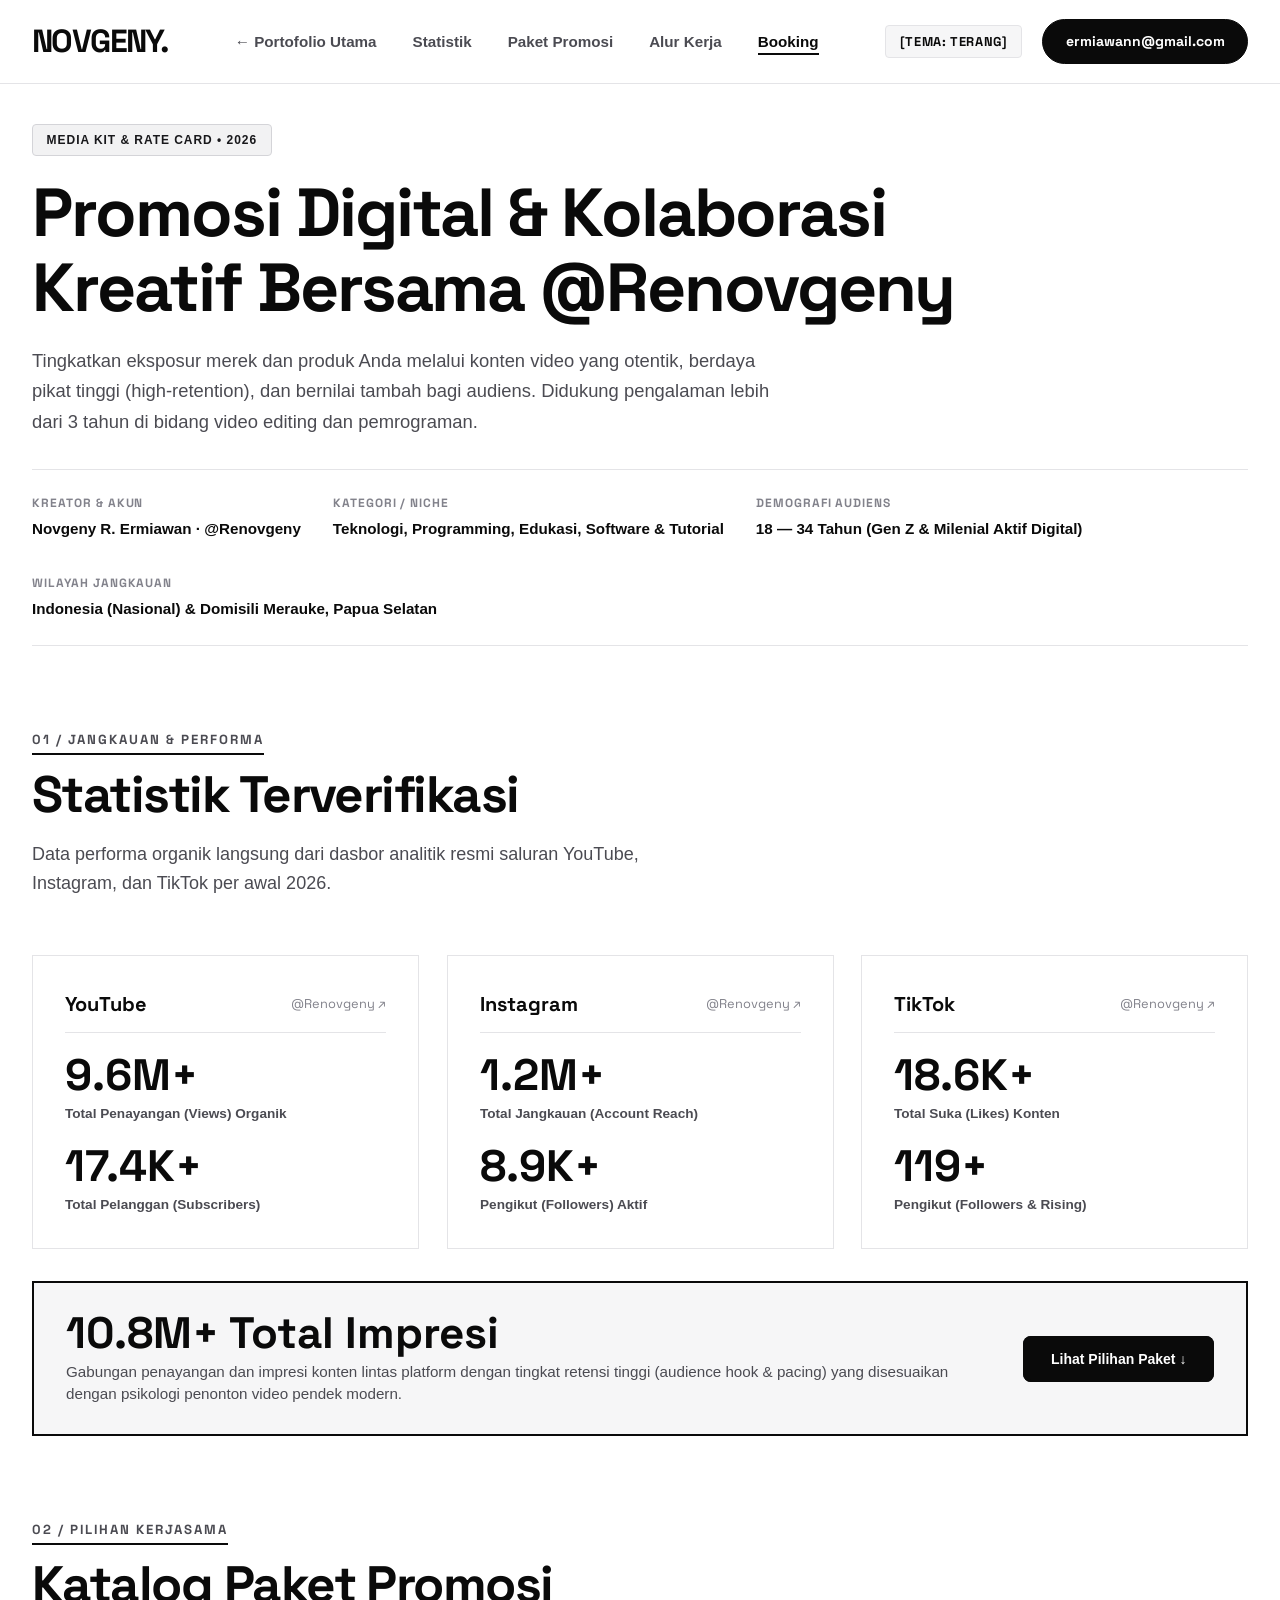
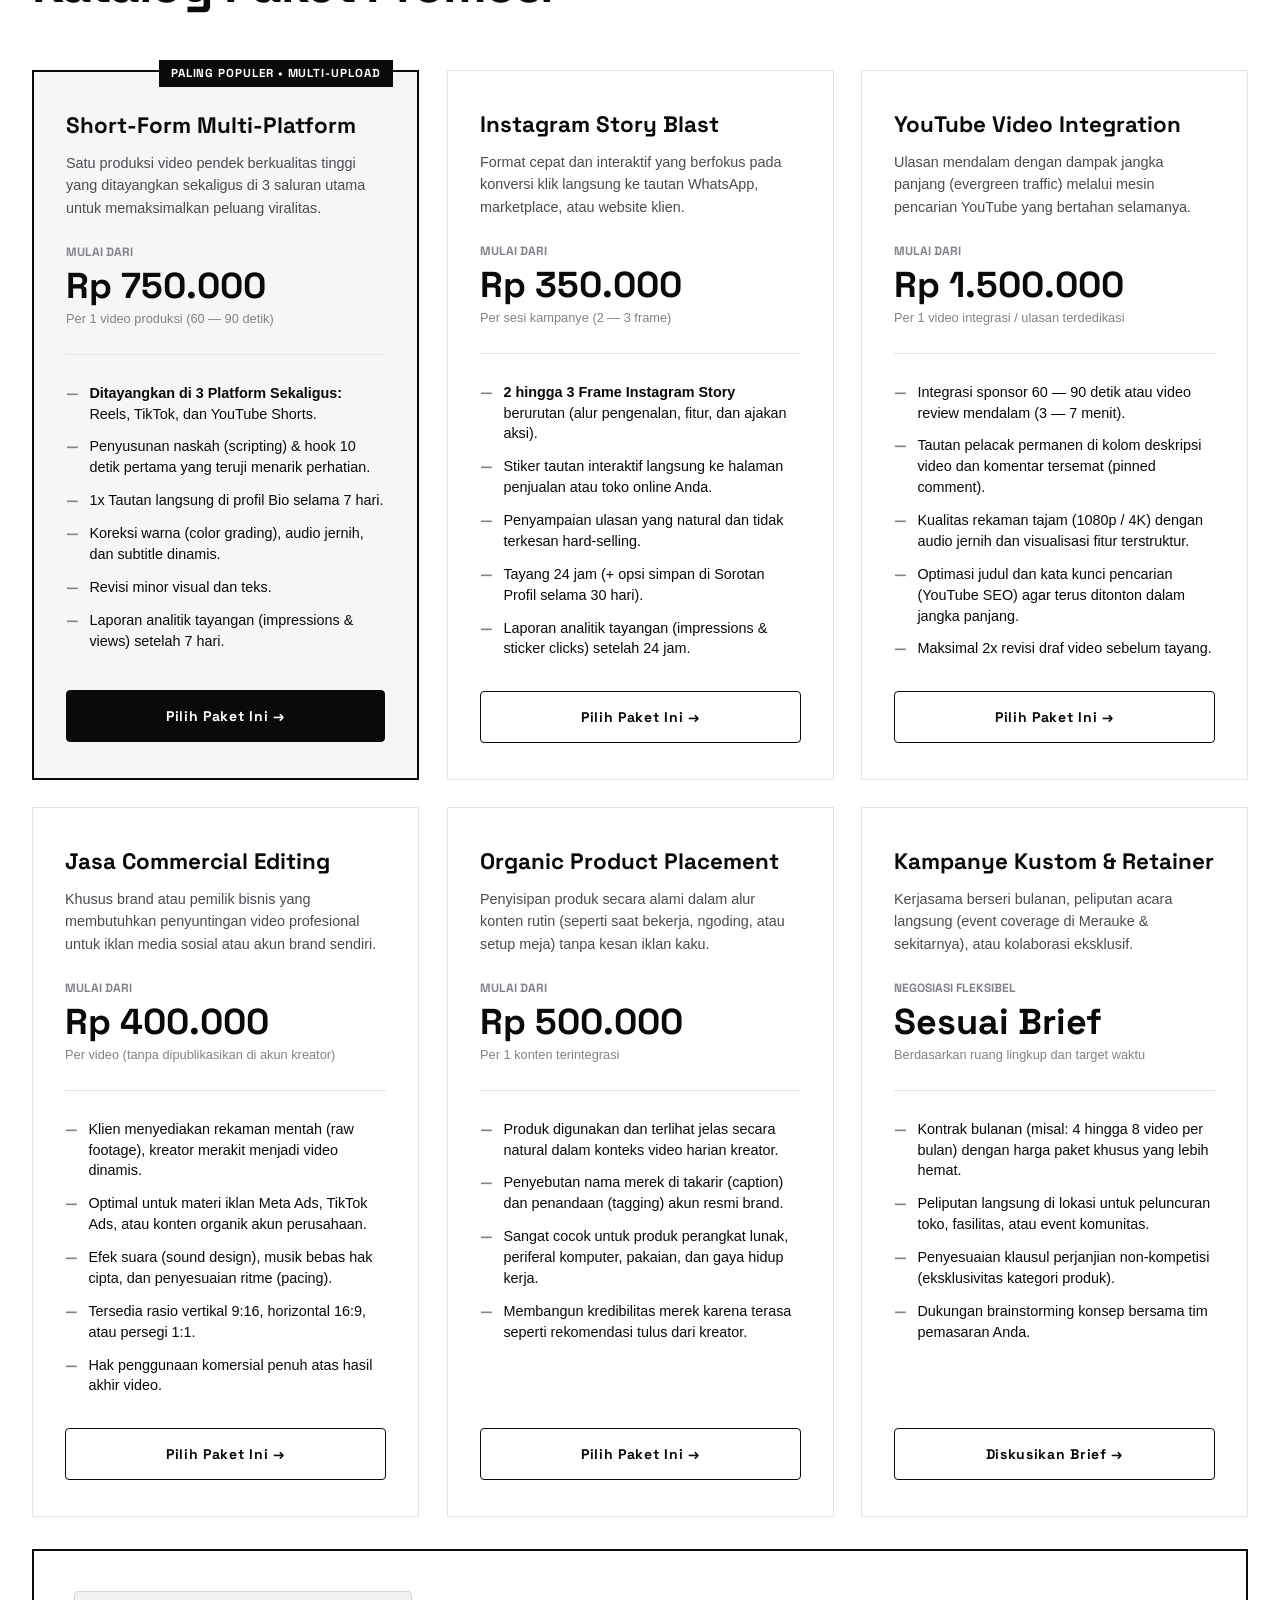
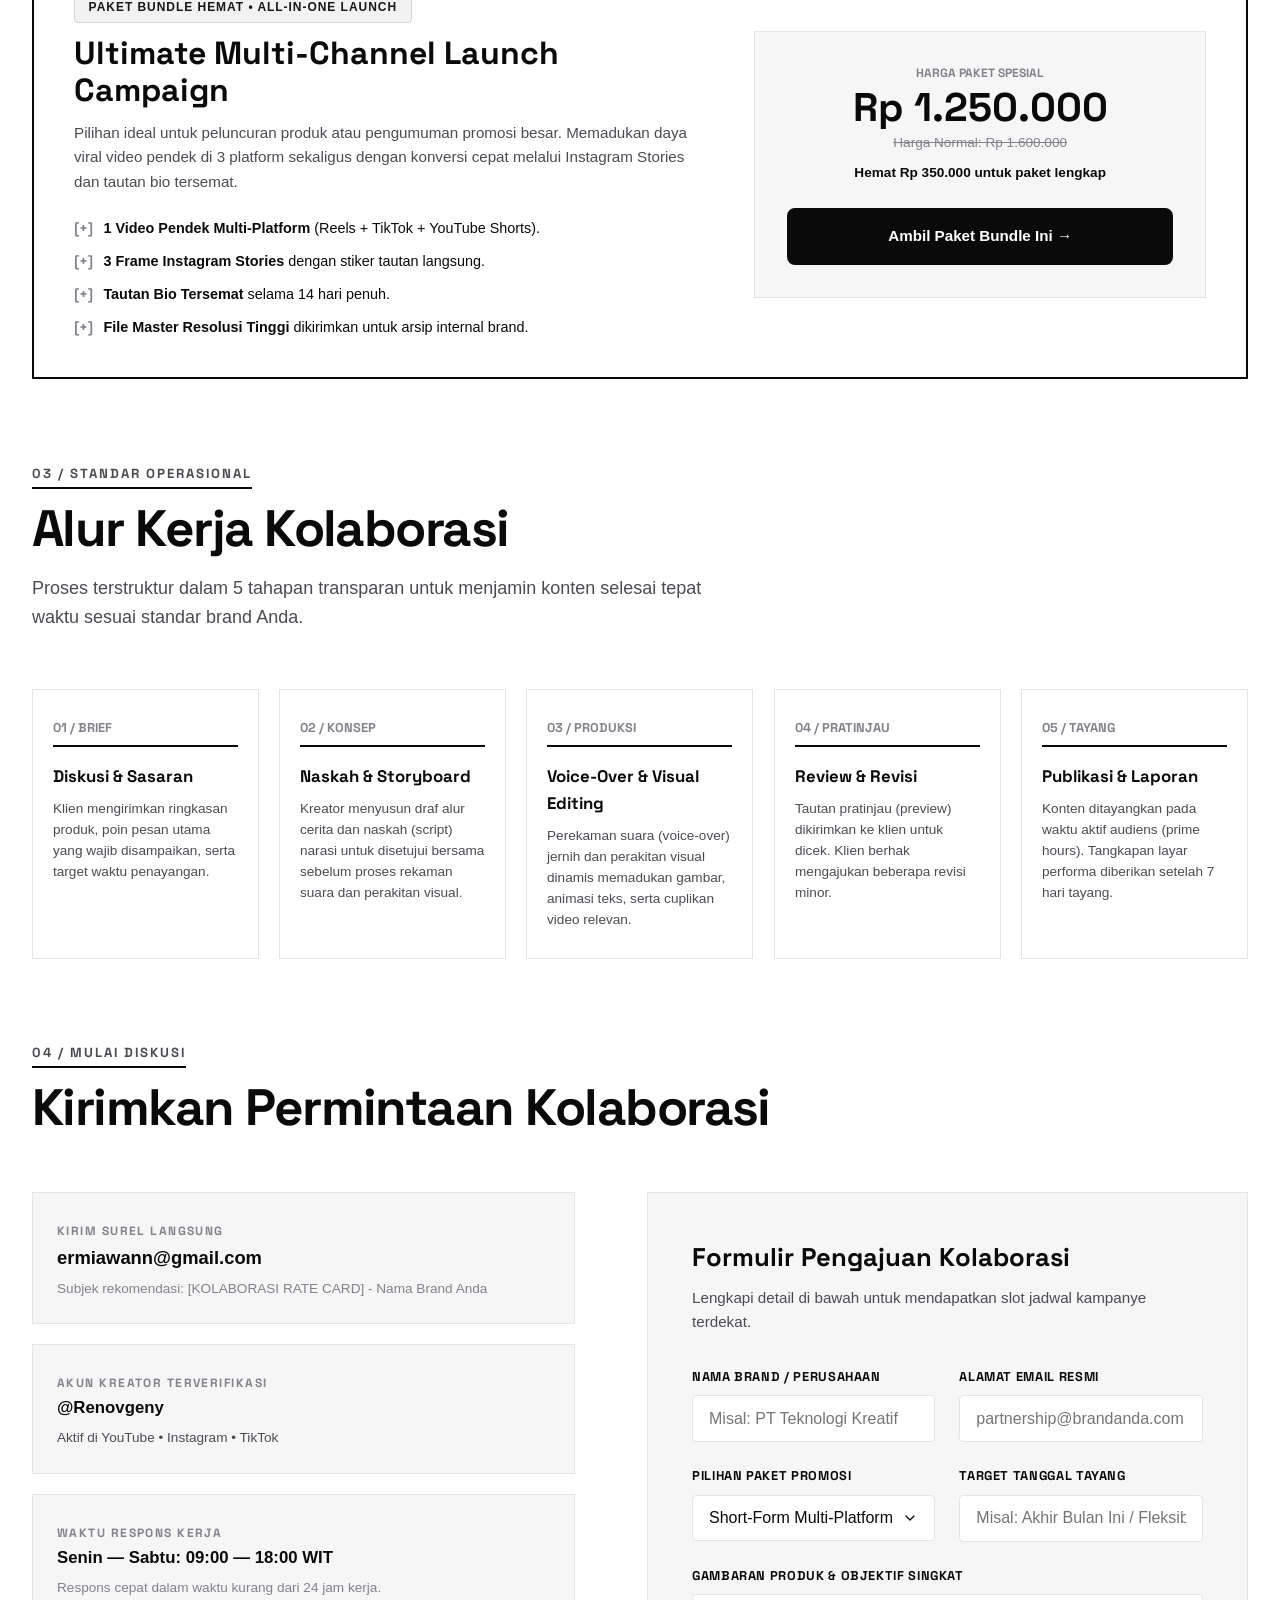
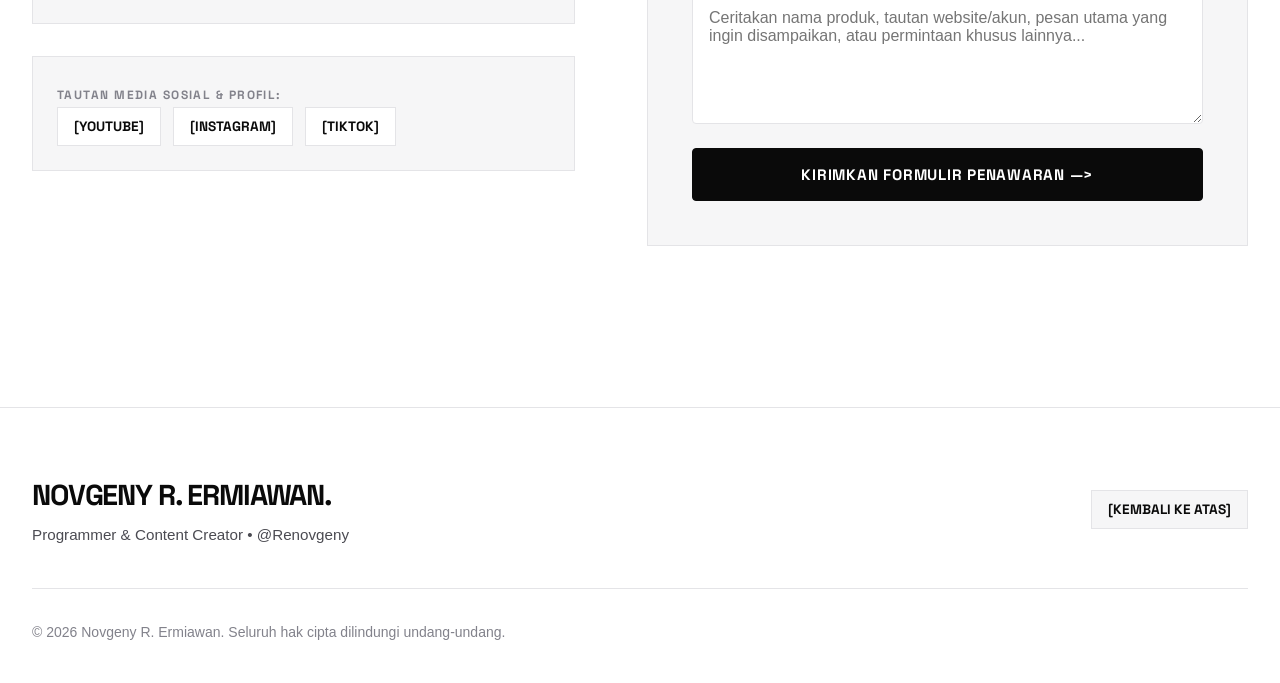
==== rate-card/index.html @ 8173a222 "tambahkan icon di tab web" ====
<!DOCTYPE html>
<html lang="id">

<head>
  <meta charset="UTF-8">
  <meta name="viewport" content="width=device-width, initial-scale=1.0">
  <title>Rate Card &amp; Media Kit — Novgeny R. Ermiawan (@Renovgeny)</title>
  <meta name="description"
    content="Rate Card &amp; Media Kit resmi Novgeny R. Ermiawan (@Renovgeny). Penawaran promosi digital, paket video editing, dan endorsement konten kreatif di YouTube, Instagram, dan TikTok.">
  <meta name="keywords"
    content="Rate Card, Media Kit, Content Creator, Video Editor, Endorsement, Renovgeny, Novgeny R. Ermiawan, Jasa Promosi, YouTube, Instagram Reels, TikTok">
  <meta name="author" content="Novgeny R. Ermiawan">

  <meta name="robots" content="noindex, nofollow">

  <!-- Favicon / Tab Icon -->
  <link rel="icon" type="image/png" href="../assets/images/logo.png">
  <link rel="apple-touch-icon" href="../assets/images/logo.png">

  <!-- Google Fonts: Space Grotesk -->
  <link rel="preconnect" href="https://fonts.googleapis.com">
  <link rel="preconnect" href="https://fonts.gstatic.com" crossorigin>
  <link href="https://fonts.googleapis.com/css2?family=Space+Grotesk:wght@300..700&display=swap" rel="stylesheet">

  <!-- Shared Monochromatic Editorial Stylesheet -->
  <link rel="stylesheet" href="../css/style.css?v=2.3">
</head>

<body>

  <!-- ==========================================================================
       TOP NAVIGATION BAR
       ========================================================================== -->
  <header class="header" id="top">
    <div class="container">
      <nav class="nav-wrapper">
        <!-- Pure Typography Wordmark -->
        <a href="../index.html" class="brand-name">
          Novgeny<span class="brand-dot">.</span>
        </a>

        <!-- Navigation Links -->
        <ul class="nav-links" id="navLinks">
          <li><a href="../index.html" class="nav-link">&larr; Portofolio Utama</a></li>
          <li><a href="#statistik" class="nav-link">Statistik</a></li>
          <li><a href="#paket" class="nav-link">Paket Promosi</a></li>
          <li><a href="#alur" class="nav-link">Alur Kerja</a></li>
          <li><a href="#booking" class="nav-link">Booking</a></li>
        </ul>

        <!-- Action Items: Theme Toggle & Direct Contact Button -->
        <div class="nav-actions">
          <button class="theme-toggle-btn" id="themeToggleBtn" aria-label="Ganti Tema Tampilan">
            [TEMA: TERANG]
          </button>
          <a href="#booking" class="nav-cta-btn nav-email-desktop">
            ermiawann@gmail.com
          </a>
          <button class="mobile-menu-btn" id="mobileMenuBtn" aria-label="Buka Menu Navigasi">
            [MENU]
          </button>
        </div>
      </nav>
    </div>
  </header>

  <!-- ==========================================================================
       RATE CARD HERO SECTION
       ========================================================================== -->
  <main class="rate-card-page">
    <div class="container">
      <div class="rate-hero-badge-wrap">
         <span class="badge">MEDIA KIT &amp; RATE CARD &bull; 2026</span>
      </div>

      <h1 class="section-title rate-hero-title" style="font-size: clamp(2.5rem, 5.5vw, 4.25rem); max-width: 950px; margin-bottom: 1.25rem;">
        Promosi Digital &amp; Kolaborasi Kreatif Bersama @Renovgeny
      </h1>

      <p class="section-subtitle rate-hero-subtitle" style="max-width: 760px; font-size: 1.15rem;">
        Tingkatkan eksposur merek dan produk Anda melalui konten video yang otentik, berdaya pikat tinggi (high-retention), dan bernilai tambah bagi audiens. Didukung pengalaman lebih dari 3 tahun di bidang video editing dan pemrograman.
      </p>

      <!-- Key Demographic & Niche Meta -->
      <div class="rate-audience-meta">
        <div class="rate-audience-item">
          <span class="rate-audience-label">Kreator &amp; Akun</span>
          <span class="rate-audience-val">Novgeny R. Ermiawan &middot; @Renovgeny</span>
        </div>
        <div class="rate-audience-item">
          <span class="rate-audience-label">Kategori / Niche</span>
          <span class="rate-audience-val">Teknologi, Programming, Edukasi, Software &amp; Tutorial</span>
        </div>
        <div class="rate-audience-item">
          <span class="rate-audience-label">Demografi Audiens</span>
          <span class="rate-audience-val">18 &mdash; 34 Tahun (Gen Z &amp; Milenial Aktif Digital)</span>
        </div>
        <div class="rate-audience-item">
          <span class="rate-audience-label">Wilayah Jangkauan</span>
          <span class="rate-audience-val">Indonesia (Nasional) &amp; Domisili Merauke, Papua Selatan</span>
        </div>
      </div>
    </div>

    <!-- ==========================================================================
         SECTION 01: AUDIENCE & ANALYTICS OVERVIEW
         ========================================================================== -->
    <section class="container" id="statistik" style="margin-top: 5rem;">
      <div class="section-header">
        <span class="section-label">01 / Jangkauan &amp; Performa</span>
        <h2 class="section-title">Statistik Terverifikasi</h2>
        <p class="section-subtitle">
          Data performa organik langsung dari dasbor analitik resmi saluran YouTube, Instagram, dan TikTok per awal 2026.
        </p>
      </div>

      <div class="analytics-cards-grid">
        <!-- YouTube Card -->
        <div class="analytics-card">
          <div class="analytics-card-header">
            <span class="analytics-platform-title">YouTube</span>
            <a href="https://youtube.com/@Renovgeny" target="_blank" rel="noopener" class="analytics-handle">@Renovgeny &nearr;</a>
          </div>
          <div class="analytics-stat-pair">
            <div class="analytics-big-number">9.6M+</div>
            <div class="analytics-stat-sub">Total Penayangan (Views) Organik</div>
          </div>
          <div class="analytics-stat-pair" style="margin-bottom: 0;">
            <div class="analytics-big-number">17.4K+</div>
            <div class="analytics-stat-sub">Total Pelanggan (Subscribers)</div>
          </div>
        </div>

        <!-- Instagram Card -->
        <div class="analytics-card">
          <div class="analytics-card-header">
            <span class="analytics-platform-title">Instagram</span>
            <a href="https://www.instagram.com/renovgeny/" target="_blank" rel="noopener" class="analytics-handle">@Renovgeny &nearr;</a>
          </div>
          <div class="analytics-stat-pair">
            <div class="analytics-big-number">1.2M+</div>
            <div class="analytics-stat-sub">Total Jangkauan (Account Reach)</div>
          </div>
          <div class="analytics-stat-pair" style="margin-bottom: 0;">
            <div class="analytics-big-number">8.9K+</div>
            <div class="analytics-stat-sub">Pengikut (Followers) Aktif</div>
          </div>
        </div>

        <!-- TikTok Card -->
        <div class="analytics-card">
          <div class="analytics-card-header">
            <span class="analytics-platform-title">TikTok</span>
            <a href="https://www.tiktok.com/@renovgenyy" target="_blank" rel="noopener" class="analytics-handle">@Renovgeny &nearr;</a>
          </div>
          <div class="analytics-stat-pair">
            <div class="analytics-big-number">18.6K+</div>
            <div class="analytics-stat-sub">Total Suka (Likes) Konten</div>
          </div>
          <div class="analytics-stat-pair" style="margin-bottom: 0;">
            <div class="analytics-big-number">119+</div>
            <div class="analytics-stat-sub">Pengikut (Followers &amp; Rising)</div>
          </div>
        </div>
      </div>

      <!-- Aggregated Banner -->
      <div class="analytics-aggregate-banner">
        <div>
          <div class="analytics-aggregate-number">10.8M+ Total Impresi</div>
          <p class="analytics-aggregate-desc" style="margin-top: 0.35rem;">
            Gabungan penayangan dan impresi konten lintas platform dengan tingkat retensi tinggi (audience hook &amp; pacing) yang disesuaikan dengan psikologi penonton video pendek modern.
          </p>
        </div>
        <div style="flex-shrink: 0;">
          <a href="#paket" class="btn-hero-solid" style="padding: 0.8rem 1.6rem; font-size: 0.875rem;">
            Lihat Pilihan Paket &darr;
          </a>
        </div>
      </div>
    </section>

    <!-- ==========================================================================
         SECTION 02: PRICING & SERVICE PACKAGES
         ========================================================================== -->
    <section class="container" id="paket" style="margin-top: 5rem;">
      <div class="section-header">
        <span class="section-label">02 / Pilihan Kerjasama</span>
        <h2 class="section-title">Katalog Paket Promosi</h2>
        <!-- <p class="section-subtitle">
          Struktur harga transparan untuk berbagai format konten digital. Seluruh paket mencakup konsep naskah, pengambilan gambar, dan editing profesional.
        </p> -->
      </div>

      <!-- Pricing Cards Grid -->
      <div class="pricing-grid">
        <!-- Paket 1: Short-Form Multi-Platform -->
        <div class="pricing-card featured">
          <span class="pricing-featured-badge">Paling Populer &bull; Multi-Upload</span>
          <h3 class="pricing-title">Short-Form Multi-Platform</h3>
          <p class="pricing-desc">
            Satu produksi video pendek berkualitas tinggi yang ditayangkan sekaligus di 3 saluran utama untuk memaksimalkan peluang viralitas.
          </p>
          <div class="pricing-price-box">
            <div class="pricing-price-label">Mulai Dari</div>
            <div class="pricing-price">Rp 750.000</div>
            <div class="pricing-price-note">Per 1 video produksi (60 &mdash; 90 detik)</div>
          </div>
          <ul class="pricing-features-list">
            <li class="pricing-feature-item">
              <span class="pricing-feature-bullet">&mdash;</span>
              <span><strong>Ditayangkan di 3 Platform Sekaligus:</strong> Reels, TikTok, dan YouTube Shorts.</span>
            </li>
            <li class="pricing-feature-item">
              <span class="pricing-feature-bullet">&mdash;</span>
              <span>Penyusunan naskah (scripting) &amp; hook 10 detik pertama yang teruji menarik perhatian.</span>
            </li>
            <li class="pricing-feature-item">
              <span class="pricing-feature-bullet">&mdash;</span>
              <span>1x Tautan langsung di profil Bio selama 7 hari.</span>
            </li>
            <li class="pricing-feature-item">
              <span class="pricing-feature-bullet">&mdash;</span>
              <span>Koreksi warna (color grading), audio jernih, dan subtitle dinamis.</span>
            </li>
            <li class="pricing-feature-item">
              <span class="pricing-feature-bullet">&mdash;</span>
              <span>Revisi minor visual dan teks.</span>
            </li>
            <li class="pricing-feature-item">
              <span class="pricing-feature-bullet">&mdash;</span>
              <span>Laporan analitik tayangan (impressions &amp; views) setelah 7 hari.</span>
            </li>
          </ul>
          <a href="#booking" class="btn-pricing-book" data-package="Short-Form Multi-Platform">
            Pilih Paket Ini &rarr;
          </a>
        </div>

        <!-- Paket 2: Instagram Story Promo -->
        <div class="pricing-card">
          <h3 class="pricing-title">Instagram Story Blast</h3>
          <p class="pricing-desc">
            Format cepat dan interaktif yang berfokus pada konversi klik langsung ke tautan WhatsApp, marketplace, atau website klien.
          </p>
          <div class="pricing-price-box">
            <div class="pricing-price-label">Mulai Dari</div>
            <div class="pricing-price">Rp 350.000</div>
            <div class="pricing-price-note">Per sesi kampanye (2 &mdash; 3 frame)</div>
          </div>
          <ul class="pricing-features-list">
            <li class="pricing-feature-item">
              <span class="pricing-feature-bullet">&mdash;</span>
              <span><strong>2 hingga 3 Frame Instagram Story</strong> berurutan (alur pengenalan, fitur, dan ajakan aksi).</span>
            </li>
            <li class="pricing-feature-item">
              <span class="pricing-feature-bullet">&mdash;</span>
              <span>Stiker tautan interaktif langsung ke halaman penjualan atau toko online Anda.</span>
            </li>
            <li class="pricing-feature-item">
              <span class="pricing-feature-bullet">&mdash;</span>
              <span>Penyampaian ulasan yang natural dan tidak terkesan hard-selling.</span>
            </li>
            <li class="pricing-feature-item">
              <span class="pricing-feature-bullet">&mdash;</span>
              <span>Tayang 24 jam (+ opsi simpan di Sorotan Profil selama 30 hari).</span>
            </li>
            <li class="pricing-feature-item">
              <span class="pricing-feature-bullet">&mdash;</span>
              <span>Laporan analitik tayangan (impressions &amp; sticker clicks) setelah 24 jam.</span>
            </li>
          </ul>
          <a href="#booking" class="btn-pricing-outline" data-package="Instagram Story Blast">
            Pilih Paket Ini &rarr;
          </a>
        </div>

        <!-- Paket 3: YouTube Integration / Dedicated -->
        <div class="pricing-card">
          <h3 class="pricing-title">YouTube Video Integration</h3>
          <p class="pricing-desc">
            Ulasan mendalam dengan dampak jangka panjang (evergreen traffic) melalui mesin pencarian YouTube yang bertahan selamanya.
          </p>
          <div class="pricing-price-box">
            <div class="pricing-price-label">Mulai Dari</div>
            <div class="pricing-price">Rp 1.500.000</div>
            <div class="pricing-price-note">Per 1 video integrasi / ulasan terdedikasi</div>
          </div>
          <ul class="pricing-features-list">
            <li class="pricing-feature-item">
              <span class="pricing-feature-bullet">&mdash;</span>
              <span>Integrasi sponsor 60 &mdash; 90 detik atau video review mendalam (3 &mdash; 7 menit).</span>
            </li>
            <li class="pricing-feature-item">
              <span class="pricing-feature-bullet">&mdash;</span>
              <span>Tautan pelacak permanen di kolom deskripsi video dan komentar tersemat (pinned comment).</span>
            </li>
            <li class="pricing-feature-item">
              <span class="pricing-feature-bullet">&mdash;</span>
              <span>Kualitas rekaman tajam (1080p / 4K) dengan audio jernih dan visualisasi fitur terstruktur.</span>
            </li>
            <li class="pricing-feature-item">
              <span class="pricing-feature-bullet">&mdash;</span>
              <span>Optimasi judul dan kata kunci pencarian (YouTube SEO) agar terus ditonton dalam jangka panjang.</span>
            </li>
            <li class="pricing-feature-item">
              <span class="pricing-feature-bullet">&mdash;</span>
              <span>Maksimal 2x revisi draf video sebelum tayang.</span>
            </li>
          </ul>
          <a href="#booking" class="btn-pricing-outline" data-package="YouTube Video Integration">
            Pilih Paket Ini &rarr;
          </a>
        </div>

        <!-- Paket 4: Jasa Video Editing Saja -->
        <div class="pricing-card">
          <h3 class="pricing-title">Jasa Commercial Editing</h3>
          <p class="pricing-desc">
            Khusus brand atau pemilik bisnis yang membutuhkan penyuntingan video profesional untuk iklan media sosial atau akun brand sendiri.
          </p>
          <div class="pricing-price-box">
            <div class="pricing-price-label">Mulai Dari</div>
            <div class="pricing-price">Rp 400.000</div>
            <div class="pricing-price-note">Per video (tanpa dipublikasikan di akun kreator)</div>
          </div>
          <ul class="pricing-features-list">
            <li class="pricing-feature-item">
              <span class="pricing-feature-bullet">&mdash;</span>
              <span>Klien menyediakan rekaman mentah (raw footage), kreator merakit menjadi video dinamis.</span>
            </li>
            <li class="pricing-feature-item">
              <span class="pricing-feature-bullet">&mdash;</span>
              <span>Optimal untuk materi iklan Meta Ads, TikTok Ads, atau konten organik akun perusahaan.</span>
            </li>
            <li class="pricing-feature-item">
              <span class="pricing-feature-bullet">&mdash;</span>
              <span>Efek suara (sound design), musik bebas hak cipta, dan penyesuaian ritme (pacing).</span>
            </li>
            <li class="pricing-feature-item">
              <span class="pricing-feature-bullet">&mdash;</span>
              <span>Tersedia rasio vertikal 9:16, horizontal 16:9, atau persegi 1:1.</span>
            </li>
            <li class="pricing-feature-item">
              <span class="pricing-feature-bullet">&mdash;</span>
              <span>Hak penggunaan komersial penuh atas hasil akhir video.</span>
            </li>
          </ul>
          <a href="#booking" class="btn-pricing-outline" data-package="Jasa Commercial Editing">
            Pilih Paket Ini &rarr;
          </a>
        </div>

        <!-- Paket 5: Organic Product Placement -->
        <div class="pricing-card">
          <h3 class="pricing-title">Organic Product Placement</h3>
          <p class="pricing-desc">
            Penyisipan produk secara alami dalam alur konten rutin (seperti saat bekerja, ngoding, atau setup meja) tanpa kesan iklan kaku.
          </p>
          <div class="pricing-price-box">
            <div class="pricing-price-label">Mulai Dari</div>
            <div class="pricing-price">Rp 500.000</div>
            <div class="pricing-price-note">Per 1 konten terintegrasi</div>
          </div>
          <ul class="pricing-features-list">
            <li class="pricing-feature-item">
              <span class="pricing-feature-bullet">&mdash;</span>
              <span>Produk digunakan dan terlihat jelas secara natural dalam konteks video harian kreator.</span>
            </li>
            <li class="pricing-feature-item">
              <span class="pricing-feature-bullet">&mdash;</span>
              <span>Penyebutan nama merek di takarir (caption) dan penandaan (tagging) akun resmi brand.</span>
            </li>
            <li class="pricing-feature-item">
              <span class="pricing-feature-bullet">&mdash;</span>
              <span>Sangat cocok untuk produk perangkat lunak, periferal komputer, pakaian, dan gaya hidup kerja.</span>
            </li>
            <li class="pricing-feature-item">
              <span class="pricing-feature-bullet">&mdash;</span>
              <span>Membangun kredibilitas merek karena terasa seperti rekomendasi tulus dari kreator.</span>
            </li>
          </ul>
          <a href="#booking" class="btn-pricing-outline" data-package="Organic Product Placement">
            Pilih Paket Ini &rarr;
          </a>
        </div>

        <!-- Paket 6: Custom Campaign / Brand Ambassador -->
        <div class="pricing-card">
          <h3 class="pricing-title">Kampanye Kustom &amp; Retainer</h3>
          <p class="pricing-desc">
            Kerjasama berseri bulanan, peliputan acara langsung (event coverage di Merauke &amp; sekitarnya), atau kolaborasi eksklusif.
          </p>
          <div class="pricing-price-box">
            <div class="pricing-price-label">Negosiasi Fleksibel</div>
            <div class="pricing-price">Sesuai Brief</div>
            <div class="pricing-price-note">Berdasarkan ruang lingkup dan target waktu</div>
          </div>
          <ul class="pricing-features-list">
            <li class="pricing-feature-item">
              <span class="pricing-feature-bullet">&mdash;</span>
              <span>Kontrak bulanan (misal: 4 hingga 8 video per bulan) dengan harga paket khusus yang lebih hemat.</span>
            </li>
            <li class="pricing-feature-item">
              <span class="pricing-feature-bullet">&mdash;</span>
              <span>Peliputan langsung di lokasi untuk peluncuran toko, fasilitas, atau event komunitas.</span>
            </li>
            <li class="pricing-feature-item">
              <span class="pricing-feature-bullet">&mdash;</span>
              <span>Penyesuaian klausul perjanjian non-kompetisi (eksklusivitas kategori produk).</span>
            </li>
            <li class="pricing-feature-item">
              <span class="pricing-feature-bullet">&mdash;</span>
              <span>Dukungan brainstorming konsep bersama tim pemasaran Anda.</span>
            </li>
          </ul>
          <a href="#booking" class="btn-pricing-outline" data-package="Kampanye Kustom">
            Diskusikan Brief &rarr;
          </a>
        </div>
      </div>

      <!-- Bundle Card (All-in-One Launch Package) -->
      <div class="bundle-card">
        <div>
          <span class="badge" style="margin-bottom: 0.75rem;">PAKET BUNDLE HEMAT &bull; ALL-IN-ONE LAUNCH</span>
          <h3 style="font-family: var(--font-display); font-size: 2rem; font-weight: 900; line-height: 1.15; margin-bottom: 0.75rem;">
            Ultimate Multi-Channel Launch Campaign
          </h3>
          <p style="font-size: 0.95rem; color: var(--text-secondary); line-height: 1.6; margin-bottom: 1.5rem;">
            Pilihan ideal untuk peluncuran produk atau pengumuman promosi besar. Memadukan daya viral video pendek di 3 platform sekaligus dengan konversi cepat melalui Instagram Stories dan tautan bio tersemat.
          </p>
          <ul class="pricing-features-list" style="margin-bottom: 0;">
            <li class="pricing-feature-item">
              <span class="pricing-feature-bullet">[+]</span>
              <span><strong>1 Video Pendek Multi-Platform</strong> (Reels + TikTok + YouTube Shorts).</span>
            </li>
            <li class="pricing-feature-item">
              <span class="pricing-feature-bullet">[+]</span>
              <span><strong>3 Frame Instagram Stories</strong> dengan stiker tautan langsung.</span>
            </li>
            <li class="pricing-feature-item">
              <span class="pricing-feature-bullet">[+]</span>
              <span><strong>Tautan Bio Tersemat</strong> selama 14 hari penuh.</span>
            </li>
            <li class="pricing-feature-item">
              <span class="pricing-feature-bullet">[+]</span>
              <span><strong>File Master Resolusi Tinggi</strong> dikirimkan untuk arsip internal brand.</span>
            </li>
          </ul>
        </div>
        <div style="background-color: var(--bg-secondary); border: 1px solid var(--border-color); padding: 2rem; text-align: center;">
          <div class="pricing-price-label">Harga Paket Spesial</div>
          <div class="pricing-price" style="font-size: 2.5rem; margin-top: 0.25rem;">Rp 1.250.000</div>
          <div style="font-size: 0.85rem; color: var(--text-muted); text-decoration: line-through; margin-top: 0.25rem;">
            Harga Normal: Rp 1.600.000
          </div>
          <div style="font-size: 0.85rem; font-weight: 700; color: var(--text-primary); margin-top: 0.5rem; margin-bottom: 1.5rem;">
            Hemat Rp 350.000 untuk paket lengkap
          </div>
          <a href="#booking" class="btn-hero-solid" style="width: 100%; text-align: center; display: block;" data-package="Ultimate Multi-Channel Launch">
            Ambil Paket Bundle Ini &rarr;
          </a>
        </div>
      </div>
    </section>

    <!-- ==========================================================================
         SECTION 03: WORKFLOW / ALUR KERJASAMA
         ========================================================================== -->
    <section class="container" id="alur" style="margin-top: 5rem;">
      <div class="section-header">
        <span class="section-label">03 / Standar Operasional</span>
        <h2 class="section-title">Alur Kerja Kolaborasi</h2>
        <p class="section-subtitle">
          Proses terstruktur dalam 5 tahapan transparan untuk menjamin konten selesai tepat waktu sesuai standar brand Anda.
        </p>
      </div>

      <div class="workflow-grid">
        <div class="workflow-card">
          <div class="workflow-step">01 / BRIEF</div>
          <h4 class="workflow-title">Diskusi &amp; Sasaran</h4>
          <p class="workflow-desc">
            Klien mengirimkan ringkasan produk, poin pesan utama yang wajib disampaikan, serta target waktu penayangan.
          </p>
        </div>

        <div class="workflow-card">
          <div class="workflow-step">02 / KONSEP</div>
          <h4 class="workflow-title">Naskah &amp; Storyboard</h4>
          <p class="workflow-desc">
            Kreator menyusun draf alur cerita dan naskah (script) narasi untuk disetujui bersama sebelum proses rekaman suara dan perakitan visual.
          </p>
        </div>

        <div class="workflow-card">
          <div class="workflow-step">03 / PRODUKSI</div>
          <h4 class="workflow-title">Voice-Over &amp; Visual Editing</h4>
          <p class="workflow-desc">
            Perekaman suara (voice-over) jernih dan perakitan visual dinamis memadukan gambar, animasi teks, serta cuplikan video relevan.
          </p>
        </div>

        <div class="workflow-card">
          <div class="workflow-step">04 / PRATINJAU</div>
          <h4 class="workflow-title">Review &amp; Revisi</h4>
          <p class="workflow-desc">
            Tautan pratinjau (preview) dikirimkan ke klien untuk dicek. Klien berhak mengajukan beberapa revisi minor.
          </p>
        </div>

        <div class="workflow-card">
          <div class="workflow-step">05 / TAYANG</div>
          <h4 class="workflow-title">Publikasi &amp; Laporan</h4>
          <p class="workflow-desc">
            Konten ditayangkan pada waktu aktif audiens (prime hours). Tangkapan layar performa diberikan setelah 7 hari tayang.
          </p>
        </div>
      </div>
    </section>

    <!-- ==========================================================================
         SECTION 04: TERMS & CONDITIONS (Disembunyikan Sementara)
         ========================================================================== 
    <section class="container" style="margin-top: 5rem;">
      <div class="section-header">
        <span class="section-label">Ketentuan Kerjasama</span>
        <h2 class="section-title">Syarat &amp; Kebijakan Layanan</h2>
        <p class="section-subtitle">
          Pedoman kerja untuk menjaga profesionalitas dan rasa saling percaya antara pihak brand dan kreator.
        </p>
      </div>

      <div class="terms-grid">
        <div class="terms-card">
          <h4 class="terms-title">1. Pembayaran &amp; Uang Muka</h4>
          <p class="terms-text">
            &bull; Uang muka (DP) sebesar 50% dibayarkan setelah konsep/naskah disetujui untuk memulai proses produksi.<br>
            &bull; Pelunasan sisa 50% wajib diselesaikan sebelum konten resmi dipublikasikan di akun media sosial.<br>
            &bull; Faktur digital (invoice) dan bukti pembayaran resmi dapat diterbitkan atas nama perusahaan Anda.
          </p>
        </div>

        <div class="terms-card">
          <h4 class="terms-title">2. Kebijakan Revisi &amp; Rekaman Ulang</h4>
          <p class="terms-text">
            &bull; Termasuk maksimal 2x revisi minor (seperti pergantian takarir, perbaikan musik latar, atau pemotongan bagian tertentu).<br>
            &bull; Revisi tidak mencakup perubahan total alur cerita di luar naskah yang sudah disetujui sebelumnya.<br>
            &bull; Permintaan perekaman ulang suara (re-voice over) atau perombakan visual total akibat perubahan brief dari pihak klien akan dikenakan biaya penyesuaian.
          </p>
        </div>

        <div class="terms-card">
          <h4 class="terms-title">3. Pengiriman Produk &amp; Etika Konten</h4>
          <p class="terms-text">
            &bull; Produk fisik dikirimkan ke alamat kreator di Merauke, Papua Selatan dan menjadi hak milik kreator untuk dokumentasi.<br>
            &bull; Kreator tidak menerima tawaran promosi judi online, pinjaman online ilegal, produk tanpa izin resmi BPOM/Kemenkes, atau konten yang melanggar hukum RI.
          </p>
        </div>
      </div>
    </section>
    -->

    <!-- ==========================================================================
         SECTION 04: BOOKING & INQUIRY FORM
         ========================================================================== -->
    <section class="container" id="booking" style="margin-top: 5rem; margin-bottom: 4rem;">
      <div class="section-header">
        <span class="section-label">04 / Mulai Diskusi</span>
        <h2 class="section-title">Kirimkan Permintaan Kolaborasi</h2>
      </div>

      <div class="contact-grid">
        <!-- Direct Contact Summary -->
        <div class="contact-info-panel">
          <div class="contact-cards-list">
            <div class="contact-item-card">
              <span class="contact-card-label">Kirim Surel Langsung</span>
              <a href="mailto:ermiawann@gmail.com" class="contact-card-value">ermiawann@gmail.com</a>
              <div style="font-size: 0.85rem; color: var(--text-muted); margin-top: 0.35rem;">
                Subjek rekomendasi: [KOLABORASI RATE CARD] - Nama Brand Anda
              </div>
            </div>

            <div class="contact-item-card">
              <span class="contact-card-label">Akun Kreator Terverifikasi</span>
              <div style="font-size: 1.05rem; font-weight: 700; color: var(--text-primary);">
                @Renovgeny
              </div>
              <div style="font-size: 0.85rem; color: var(--text-secondary); margin-top: 0.35rem;">
                Aktif di YouTube &bull; Instagram &bull; TikTok
              </div>
            </div>

            <div class="contact-item-card">
              <span class="contact-card-label">Waktu Respons Kerja</span>
              <div style="font-size: 1.05rem; font-weight: 700; color: var(--text-primary);">
                Senin &mdash; Sabtu: 09:00 &mdash; 18:00 WIT
              </div>
              <div style="font-size: 0.85rem; color: var(--text-muted); margin-top: 0.35rem;">
                Respons cepat dalam waktu kurang dari 24 jam kerja.
              </div>
            </div>
          </div>

          <!-- Pure Text Social Media Links (No Icons) -->
          <div class="social-links-block">
            <span class="social-links-label">Tautan Media Sosial &amp; Profil:</span>
            <div class="social-text-links">
              <a href="https://youtube.com/@Renovgeny" target="_blank" rel="noopener" class="social-btn">[YOUTUBE]</a>
              <a href="https://www.instagram.com/renovgeny/" target="_blank" rel="noopener" class="social-btn">[INSTAGRAM]</a>
              <a href="https://www.tiktok.com/@renovgenyy" target="_blank" rel="noopener" class="social-btn">[TIKTOK]</a>
            </div>
          </div>
        </div>

        <!-- Direct Booking Form -->
        <div class="contact-form-panel">
          <h3 class="form-title">Formulir Pengajuan Kolaborasi</h3>
          <p class="form-subtitle">Lengkapi detail di bawah untuk mendapatkan slot jadwal kampanye terdekat.</p>

          <form id="rateCardBookingForm" class="contact-form" onsubmit="return false;">
            <div class="form-row">
              <div class="form-group">
                <label for="brandName" class="form-label">Nama Brand / Perusahaan</label>
                <input type="text" id="brandName" name="brand" class="form-input" placeholder="Misal: PT Teknologi Kreatif" required>
              </div>

              <div class="form-group">
                <label for="brandEmail" class="form-label">Alamat Email Resmi</label>
                <input type="email" id="brandEmail" name="email" class="form-input" placeholder="partnership@brandanda.com" required>
              </div>
            </div>

            <div class="form-row">
              <div class="form-group">
                <label for="selectedPackage" class="form-label">Pilihan Paket Promosi</label>
                <select id="selectedPackage" name="package" class="form-select">
                  <option value="Short-Form Multi-Platform (Rp 750K)">Short-Form Multi-Platform (Reels, TikTok, Shorts) &mdash; Rp 750K</option>
                  <option value="Instagram Story Blast (Rp 350K)">Instagram Story Blast (2-3 Frames + Link) &mdash; Rp 350K</option>
                  <option value="YouTube Video Integration (Rp 1.5M)">YouTube Video Integration / Dedicated Review &mdash; Rp 1.5M</option>
                  <option value="Jasa Commercial Editing (Rp 400K)">Jasa Commercial Video Editing Saja &mdash; Rp 400K</option>
                  <option value="Organic Product Placement (Rp 500K)">Organic Product Placement &mdash; Rp 500K</option>
                  <option value="Ultimate Multi-Channel Launch Bundle (Rp 1.25M)">Ultimate Launch Bundle (All-in-One) &mdash; Rp 1.25M</option>
                  <option value="Kampanye Kustom / Retainer Bulanan">Kampanye Kustom / Retainer Bulanan</option>
                </select>
              </div>

              <div class="form-group">
                <label for="targetDate" class="form-label">Target Tanggal Tayang</label>
                <input type="text" id="targetDate" name="targetDate" class="form-input" placeholder="Misal: Akhir Bulan Ini / Fleksibel">
              </div>
            </div>

            <div class="form-group">
              <label for="campaignBrief" class="form-label">Gambaran Produk &amp; Objektif Singkat</label>
              <textarea id="campaignBrief" name="brief" class="form-textarea"
                placeholder="Ceritakan nama produk, tautan website/akun, pesan utama yang ingin disampaikan, atau permintaan khusus lainnya..."
                required></textarea>
            </div>

            <button type="submit" class="btn-form-submit" style="width: 100%;">
              KIRIMKAN FORMULIR PENAWARAN &mdash;&gt;
            </button>
          </form>
        </div>
      </div>
    </section>
  </main>

  <!-- ==========================================================================
       FOOTER
       ========================================================================== -->
  <footer class="footer">
    <div class="container">
      <div class="footer-top-row">
        <div>
          <div class="footer-brand">Novgeny R. Ermiawan.</div>
          <div style="font-size: 0.95rem; color: var(--text-secondary); margin-top: 0.35rem;">
            Programmer &amp; Content Creator &bull; @Renovgeny
          </div>
        </div>

        <div style="display: flex; gap: 1.5rem; align-items: center; flex-wrap: wrap;">
          <a href="#top" class="footer-back-to-top" aria-label="Kembali ke atas">[KEMBALI KE ATAS]</a>
        </div>
      </div>

      <div class="footer-bottom-row">
        <div>
          &copy; 2026 Novgeny R. Ermiawan. Seluruh hak cipta dilindungi undang-undang.
        </div>
      </div>
    </div>
  </footer>

  <!-- Toast Notification Container -->
  <div id="appToast" class="toast-notice"></div>

  <!-- Application Script -->
  <script src="../js/app.js?v=2.3"></script>
</body>

</html>
---- css/style.css ----
/* ==========================================================================
   MONOCHROME EDITORIAL DESIGN SYSTEM
   Strict Rules:
   - NO GRADIENTS (Pure solid colors only)
   - NO ICONS (Pure typography, editorial symbols, lines, badges)
   - NO GRAPHIC LOGOS (Pure typographical wordmarks)
   ========================================================================== */

:root {
  --bg-primary: #ffffff;
  --bg-secondary: #f6f6f7;
  --bg-tertiary: #eeeeef;
  --bg-card: #ffffff;
  --text-primary: #0a0a0a;
  --text-secondary: #4b4b52;
  --text-muted: #82828b;
  --border-color: #e4e4e7;
  --border-dark: #0a0a0a;
  --btn-primary-bg: #0a0a0a;
  --btn-primary-text: #ffffff;
  --btn-outline-border: #0a0a0a;
  --btn-outline-text: #0a0a0a;
  --badge-bg: #f2f2f3;
  --badge-text: #18181b;
  --badge-border: #d4d4d8;
  --card-shadow: 0 1px 3px rgba(0, 0, 0, 0.04);
  --modal-overlay: rgba(10, 10, 10, 0.75);

  --font-display: 'Space Grotesk', -apple-system, BlinkMacSystemFont, 'Segoe UI', Roboto, sans-serif;
  /* --font-display: 'Inter', -apple-system, BlinkMacSystemFont, 'Segoe UI', Roboto, sans-serif; */
  --font-body: 'Plus Jakarta Sans', -apple-system, BlinkMacSystemFont, 'Segoe UI', Roboto, sans-serif;
  --font-mono: 'Space Grotesk', monospace;

  --max-width: 1320px;
  --nav-height: 84px;
  --transition-fast: 0.2s ease;
  --transition-smooth: 0.3s cubic-bezier(0.16, 1, 0.3, 1);
}

[data-theme="dark"] {
  --bg-primary: #09090b;
  --bg-secondary: #121215;
  --bg-tertiary: #19191d;
  --bg-card: #121215;
  --text-primary: #fdfdfd;
  --text-secondary: #a1a1aa;
  --text-muted: #71717a;
  --border-color: #27272a;
  --border-dark: #fdfdfd;
  --btn-primary-bg: #fdfdfd;
  --btn-primary-text: #09090b;
  --btn-outline-border: #fdfdfd;
  --btn-outline-text: #fdfdfd;
  --badge-bg: #222226;
  --badge-text: #f4f4f5;
  --badge-border: #3f3f46;
  --card-shadow: 0 4px 20px rgba(0, 0, 0, 0.6);
  --modal-overlay: rgba(0, 0, 0, 0.85);
}

/* Reset & Base Styles */
*,
*::before,
*::after {
  box-sizing: border-box;
  margin: 0;
  padding: 0;
}

html {
  scroll-behavior: smooth;
  font-size: 16px;
  -webkit-font-smoothing: antialiased;
  -moz-osx-font-smoothing: grayscale;
}

body {
  background-color: var(--bg-primary);
  color: var(--text-primary);
  font-family: var(--font-body);
  line-height: 1.6;
  overflow-x: hidden;
  transition: background-color var(--transition-fast), color var(--transition-fast);
}

img {
  max-width: 100%;
  height: auto;
  display: block;
}

a {
  color: inherit;
  text-decoration: none;
}

button {
  font-family: inherit;
  cursor: pointer;
  border: none;
  background: none;
}

input,
textarea,
select {
  font-family: inherit;
  font-size: 1rem;
}

.container {
  width: 100%;
  max-width: var(--max-width);
  margin-left: auto;
  margin-right: auto;
  padding-left: 2rem;
  padding-right: 2rem;
}

/* Utility Badges & Labels */
.badge {
  display: inline-block;
  padding: 0.35rem 0.85rem;
  font-size: 0.75rem;
  font-weight: 700;
  letter-spacing: 0.08em;
  text-transform: uppercase;
  background-color: var(--badge-bg);
  color: var(--badge-text);
  border: 1px solid var(--badge-border);
  border-radius: 4px;
}

.section-label {
  display: inline-block;
  font-family: var(--font-mono);
  font-size: 0.825rem;
  font-weight: 700;
  letter-spacing: 0.15em;
  text-transform: uppercase;
  color: var(--text-secondary);
  margin-bottom: 0.75rem;
  border-bottom: 2px solid var(--border-dark);
  padding-bottom: 0.2rem;
}

.section-title {
  font-family: var(--font-display);
  font-size: clamp(2rem, 4vw, 3.25rem);
  font-weight: 900;
  line-height: 1.1;
  letter-spacing: -0.03em;
  color: var(--text-primary);
  margin-bottom: 1rem;
}

.section-subtitle {
  font-size: 1.125rem;
  color: var(--text-secondary);
  max-width: 680px;
  line-height: 1.65;
}

.section-header {
  margin-bottom: 3.5rem;
}

/* Header & Navigation */
.header {
  position: fixed;
  top: 0;
  left: 0;
  width: 100%;
  height: var(--nav-height);
  background-color: var(--bg-primary);
  border-bottom: 1px solid var(--border-color);
  z-index: 1000;
  display: flex;
  align-items: center;
  transition: background-color var(--transition-fast), border-color var(--transition-fast);
}

.nav-wrapper {
  display: flex;
  align-items: center;
  justify-content: space-between;
  width: 100%;
}

.brand-name {
  font-family: var(--font-display);
  font-size: 2rem;
  font-weight: 900;
  letter-spacing: -0.05em;
  color: var(--text-primary);
  text-transform: uppercase;
  line-height: 1;
}

.brand-dot {
  color: var(--text-primary);
}

.nav-links {
  display: flex;
  align-items: center;
  gap: 2.25rem;
  list-style: none;
}

.nav-link {
  font-size: 0.95rem;
  font-weight: 600;
  color: var(--text-secondary);
  position: relative;
  padding-bottom: 0.35rem;
  transition: color var(--transition-fast);
}

.nav-link:hover,
.nav-link.active {
  color: var(--text-primary);
}

.nav-link.active::after {
  content: '';
  position: absolute;
  bottom: 0;
  left: 0;
  width: 100%;
  height: 2px;
  background-color: var(--border-dark);
}

.nav-actions {
  display: flex;
  align-items: center;
  gap: 1.25rem;
}

.theme-toggle-btn {
  font-family: var(--font-mono);
  font-size: 0.8rem;
  font-weight: 700;
  padding: 0.45rem 0.85rem;
  border: 1px solid var(--border-color);
  background-color: var(--bg-secondary);
  color: var(--text-primary);
  border-radius: 4px;
  letter-spacing: 0.05em;
  transition: background-color var(--transition-fast), border-color var(--transition-fast);
}

.theme-toggle-btn:hover {
  border-color: var(--border-dark);
}

.nav-cta-btn {
  font-family: var(--font-mono);
  font-size: 0.875rem;
  font-weight: 700;
  background-color: var(--btn-primary-bg);
  color: var(--btn-primary-text);
  padding: 0.65rem 1.4rem;
  border-radius: 9999px;
  border: 1px solid var(--btn-primary-bg);
  transition: opacity var(--transition-fast), transform var(--transition-fast);
}

.nav-cta-btn:hover {
  opacity: 0.9;
  transform: translateY(-1px);
}

.mobile-menu-btn {
  display: none;
  font-family: var(--font-mono);
  font-size: 0.875rem;
  font-weight: 800;
  padding: 0.5rem 0.9rem;
  border: 1px solid var(--border-dark);
  background-color: var(--bg-primary);
  color: var(--text-primary);
}

/* ==========================================================================
   HERO SECTION (Replicating exact image style)
   ========================================================================== */
.hero-section {
  position: relative;
  min-height: 100vh;
  padding-top: calc(var(--nav-height) + 2rem);
  padding-bottom: 3.5rem;
  background-color: var(--bg-primary);
  display: flex;
  flex-direction: column;
  justify-content: space-between;
  overflow: hidden;
}

.hero-top {
  text-align: center;
  margin-bottom: 1.5rem;
}

.hero-intro-text {
  font-family: var(--font-body);
  font-size: clamp(1rem, 1.8vw, 1.25rem);
  font-weight: 500;
  color: var(--text-secondary);
  letter-spacing: -0.01em;
}

.hero-intro-name {
  color: var(--text-primary);
  font-weight: 700;
}

/* Typographic Poster & Portrait Stack */
.hero-center-stage {
  position: relative;
  width: 100%;
  max-width: 1280px;
  margin: 1rem auto 2.5rem;
  display: flex;
  flex-direction: column;
  align-items: center;
  justify-content: center;
  min-height: 480px;
}

.hero-typography-layer {
  width: 100%;
  text-align: center;
  user-select: none;
  z-index: 1;
  position: relative;
  cursor: default;
  pointer-events: none;
  transform: translateY(var(--parallax-text-y, 0px));
  will-change: transform;
}

.hero-title-solid {
  font-family: var(--font-display);
  font-size: clamp(3.8rem, 11.5vw, 11rem);
  font-weight: 900;
  line-height: 1.2;
  letter-spacing: -0.05em;
  color: var(--text-primary);
  text-transform: capitalize;
  display: block;
  pointer-events: none;
}

.hero-title-outlined {
  font-family: var(--font-display);
  font-size: clamp(3.5rem, 10.8vw, 10.4rem);
  font-weight: 900;
  line-height: 0.88;
  letter-spacing: -0.05em;
  color: transparent;
  -webkit-text-stroke: 2px var(--text-primary);
  text-transform: capitalize;
  display: block;
  margin-top: -0.04em;
  pointer-events: none;
}

/* Span teks presisi: klik untuk membuat foto transparan & blur */
.hero-title-text {
  display: inline-block;
  pointer-events: auto;
  cursor: pointer;
  line-height: 0.88;
  vertical-align: middle;
  transition: opacity var(--transition-fast);
}

.hero-title-text:hover {
  opacity: 0.85;
}

/* Portrait Image in Center Foreground */
.hero-portrait-wrapper {
  position: absolute;
  bottom: -15px;
  left: 50%;
  transform: translateX(-50%) translateY(var(--parallax-portrait-y, 0px));
  width: min(390px, 70vw);
  height: 100%;
  max-height: 520px;
  z-index: 2;
  pointer-events: none;
  cursor: pointer;
  display: flex;
  align-items: flex-end;
  justify-content: center;
  will-change: transform;
}

.hero-portrait-img {
  max-width: 100%;
  max-height: 100%;
  height: auto;
  object-fit: contain;
  object-position: bottom center;
  display: block;
  pointer-events: auto;
  opacity: 1;
  filter: grayscale(100%) contrast(105%) blur(0px);
  transition: opacity 1.1s cubic-bezier(0.16, 1, 0.3, 1),
              filter 1.1s cubic-bezier(0.16, 1, 0.3, 1),
              transform 0.4s cubic-bezier(0.16, 1, 0.3, 1);
  will-change: filter, opacity;
}

/* 1. Hover langsung pada foto portrait (saat tidak dimmed): tampilkan warna asli foto */
.hero-center-stage:not(.portrait-dimmed) .hero-portrait-img:hover {
  filter: grayscale(0%) contrast(100%) blur(0px);
}

/* 2. Efek saat teks tipografi ("Programmer & Video Editor") DIKLIK:
      foto portrait menjadi transparan dan blur agar teks di baliknya terbaca jelas */
.hero-center-stage.portrait-dimmed .hero-typography-layer {
  z-index: 3;
}

.hero-center-stage.portrait-dimmed .hero-portrait-wrapper {
  pointer-events: none;
}

.hero-center-stage.portrait-dimmed .hero-portrait-img {
  opacity: 0.50 !important;
  filter: grayscale(100%) contrast(105%) blur(8px) !important;
  cursor: pointer;
  transition: opacity 1.1s cubic-bezier(0.16, 1, 0.3, 1),
              filter 1.1s cubic-bezier(0.16, 1, 0.3, 1) !important;
}

/* Hero Bottom Row: Location, Action Buttons, Clients */
.hero-bottom-grid {
  position: relative;
  z-index: 3;
  display: grid;
  grid-template-columns: 1fr auto 1fr;
  align-items: center;
  gap: 2rem;
  margin-top: 1rem;
}

.hero-location-text {
  font-family: var(--font-body);
  font-size: 1.05rem;
  font-weight: 600;
  color: var(--text-secondary);
}

.hero-cta-group {
  display: flex;
  align-items: center;
  justify-content: center;
  gap: 1rem;
}

.btn-hero-solid {
  font-family: var(--font-body);
  font-size: 0.95rem;
  font-weight: 700;
  background-color: var(--btn-primary-bg);
  color: var(--btn-primary-text);
  padding: 0.9rem 1.9rem;
  border-radius: 8px;
  border: 2px solid var(--btn-primary-bg);
  transition: transform var(--transition-fast), opacity var(--transition-fast);
  white-space: nowrap;
}

.btn-hero-solid:hover {
  transform: translateY(-2px);
  opacity: 0.92;
}

.btn-hero-outline {
  font-family: var(--font-body);
  font-size: 0.95rem;
  font-weight: 700;
  background-color: transparent;
  color: var(--btn-outline-text);
  padding: 0.9rem 1.9rem;
  border-radius: 8px;
  border: 2px solid var(--btn-outline-border);
  transition: transform var(--transition-fast), background-color var(--transition-fast), color var(--transition-fast);
  white-space: nowrap;
}

.btn-hero-outline:hover {
  background-color: var(--btn-outline-border);
  color: var(--btn-primary-text);
  transform: translateY(-2px);
}

.hero-clients-block {
  text-align: right;
}

.hero-clients-label {
  font-family: var(--font-mono);
  font-size: 0.725rem;
  font-weight: 700;
  letter-spacing: 0.12em;
  text-transform: uppercase;
  color: var(--text-muted);
  display: block;
  margin-bottom: 0.35rem;
}

.hero-clients-list {
  font-family: var(--font-body);
  font-size: 0.95rem;
  font-weight: 700;
  color: var(--text-secondary);
  letter-spacing: 0.02em;
}

/* Quick Metrics Bar */
.metrics-strip {
  border-top: 1px solid var(--border-color);
  border-bottom: 1px solid var(--border-color);
  background-color: var(--bg-secondary);
  padding: 2.25rem 0;
}

.metrics-grid {
  display: grid;
  grid-template-columns: repeat(4, 1fr);
  gap: 2rem;
}

.metric-card {
  border-left: 2px solid var(--border-dark);
  padding-left: 1.25rem;
}

.metric-number {
  font-family: var(--font-display);
  font-size: 2.75rem;
  font-weight: 900;
  line-height: 1;
  color: var(--text-primary);
  margin-bottom: 0.35rem;
}

.metric-label {
  font-size: 0.9rem;
  font-weight: 600;
  color: var(--text-secondary);
}

/* ==========================================================================
   ABOUT SECTION (Tentang Saya)
   ========================================================================== */
.about-section {
  padding: 7rem 0;
  background-color: var(--bg-primary);
  border-bottom: 1px solid var(--border-color);
}

.about-grid {
  display: grid;
  grid-template-columns: 1.15fr 0.85fr;
  gap: 4.5rem;
  align-items: start;
}

.about-main-text {
  font-size: 1.2rem;
  line-height: 1.8;
  color: var(--text-secondary);
  margin-bottom: 1.5rem;
}

.about-main-text strong {
  color: var(--text-primary);
  font-weight: 700;
}

.about-philosophy-box {
  background-color: var(--bg-secondary);
  border-left: 4px solid var(--border-dark);
  padding: 1.75rem 2rem;
  margin: 2.25rem 0;
}

.philosophy-title {
  font-family: var(--font-display);
  font-size: 1.25rem;
  font-weight: 800;
  margin-bottom: 0.5rem;
  color: var(--text-primary);
}

.philosophy-desc {
  font-size: 0.95rem;
  color: var(--text-secondary);
  line-height: 1.7;
}

.values-grid {
  display: grid;
  grid-template-columns: 1fr 1fr;
  gap: 1.25rem;
  margin-top: 2rem;
}

.value-card {
  border: 1px solid var(--border-color);
  padding: 1.25rem;
  background-color: var(--bg-card);
}

.value-number {
  font-family: var(--font-mono);
  font-size: 0.8rem;
  font-weight: 800;
  color: var(--text-muted);
  display: block;
  margin-bottom: 0.5rem;
}

.value-heading {
  font-family: var(--font-display);
  font-size: 1.05rem;
  font-weight: 800;
  color: var(--text-primary);
  margin-bottom: 0.35rem;
}

.value-text {
  font-size: 0.875rem;
  color: var(--text-secondary);
  line-height: 1.55;
}

/* About Side Panel: Education, Tools, Personal Interests */
.about-side-panel {
  display: flex;
  flex-direction: column;
  gap: 2.25rem;
}

.side-card {
  border: 1px solid var(--border-color);
  background-color: var(--bg-secondary);
  padding: 2rem;
}

.side-card-title {
  font-family: var(--font-display);
  font-size: 1.25rem;
  font-weight: 800;
  color: var(--text-primary);
  border-bottom: 2px solid var(--border-dark);
  padding-bottom: 0.5rem;
  margin-bottom: 1.25rem;
}

.item-list {
  display: flex;
  flex-direction: column;
  gap: 1.25rem;
}

.list-item {
  border-bottom: 1px solid var(--border-color);
  padding-bottom: 1rem;
}

.list-item:last-child {
  border-bottom: none;
  padding-bottom: 0;
}

.item-meta {
  display: flex;
  justify-content: space-between;
  align-items: center;
  font-family: var(--font-mono);
  font-size: 0.8rem;
  color: var(--text-muted);
  margin-bottom: 0.25rem;
}

.item-title {
  font-size: 1.05rem;
  font-weight: 700;
  color: var(--text-primary);
}

.item-sub {
  font-size: 0.875rem;
  color: var(--text-secondary);
}

.interests-tags {
  display: flex;
  flex-wrap: wrap;
  gap: 0.5rem;
}

.interest-tag {
  font-size: 0.825rem;
  font-weight: 600;
  padding: 0.4rem 0.85rem;
  background-color: var(--bg-primary);
  border: 1px solid var(--border-color);
  color: var(--text-primary);
}

/* ==========================================================================
   PORTFOLIO PROJECTS (Karya / Proyek Terbaik)
   ========================================================================== */
.projects-section {
  padding: 7rem 0;
  background-color: var(--bg-secondary);
  border-bottom: 1px solid var(--border-color);
}

.portfolio-filter-bar {
  display: flex;
  flex-wrap: wrap;
  gap: 0.75rem;
  margin-bottom: 3rem;
}

.filter-btn {
  font-family: var(--font-mono);
  font-size: 0.85rem;
  font-weight: 700;
  padding: 0.55rem 1.2rem;
  background-color: var(--bg-primary);
  color: var(--text-secondary);
  border: 1px solid var(--border-color);
  border-radius: 4px;
  transition: all var(--transition-fast);
}

.filter-btn:hover {
  color: var(--text-primary);
  border-color: var(--border-dark);
}

.filter-btn.active {
  background-color: var(--btn-primary-bg);
  color: var(--btn-primary-text);
  border-color: var(--btn-primary-bg);
}

.projects-grid {
  display: grid;
  grid-template-columns: repeat(2, 1fr);
  gap: 2.5rem;
}

.project-card {
  background-color: var(--bg-card);
  border: 1px solid var(--border-color);
  display: flex;
  flex-direction: column;
  overflow: hidden;
  transition: transform var(--transition-smooth), border-color var(--transition-fast), box-shadow var(--transition-smooth);
}

.project-card:hover {
  transform: translateY(-4px);
  border-color: var(--border-dark);
  box-shadow: var(--card-shadow);
}

.project-img-box {
  cursor: pointer;
}

.project-title[data-action="open-detail"] {
  cursor: pointer;
}

.project-img-box {
  position: relative;
  width: 100%;
  aspect-ratio: 16 / 9;
  background-color: var(--bg-tertiary);
  overflow: hidden;
  border-bottom: 1px solid var(--border-color);
}

.project-img {
  width: 100%;
  height: 100%;
  object-fit: cover;
  transition: transform 0.5s ease;
}

.project-card:hover .project-img {
  transform: scale(1.03);
}

.project-category-badge {
  position: absolute;
  top: 1rem;
  left: 1rem;
  background-color: var(--bg-primary);
  color: var(--text-primary);
  font-family: var(--font-mono);
  font-size: 0.75rem;
  font-weight: 700;
  padding: 0.35rem 0.75rem;
  border: 1px solid var(--border-color);
}

.project-content {
  padding: 2rem;
  display: flex;
  flex-direction: column;
  flex-grow: 1;
}

.project-meta-row {
  display: flex;
  justify-content: space-between;
  align-items: center;
  font-family: var(--font-mono);
  font-size: 0.8rem;
  color: var(--text-muted);
  margin-bottom: 0.75rem;
}

.project-title {
  font-family: var(--font-display);
  font-size: 1.55rem;
  font-weight: 800;
  line-height: 1.2;
  color: var(--text-primary);
  margin-bottom: 0.75rem;
}

.project-desc {
  font-size: 0.95rem;
  color: var(--text-secondary);
  line-height: 1.6;
  margin-bottom: 1.5rem;
  flex-grow: 1;
}

.project-role-box {
  background-color: var(--bg-secondary);
  border-left: 2px solid var(--border-dark);
  padding: 0.75rem 1rem;
  margin-bottom: 1.25rem;
  font-size: 0.875rem;
}

.project-role-label {
  font-family: var(--font-mono);
  font-weight: 700;
  color: var(--text-primary);
  display: block;
}

.project-role-text {
  color: var(--text-secondary);
}

.project-tech-stack {
  display: flex;
  flex-wrap: wrap;
  gap: 0.45rem;
  margin-bottom: 1.75rem;
}

.tech-tag {
  font-family: var(--font-mono);
  font-size: 0.75rem;
  font-weight: 600;
  padding: 0.25rem 0.65rem;
  background-color: var(--bg-secondary);
  border: 1px solid var(--border-color);
  color: var(--text-primary);
}

.project-actions {
  display: flex;
  gap: 0.75rem;
  border-top: 1px solid var(--border-color);
  padding-top: 1.25rem;
}

.btn-project-detail {
  font-family: var(--font-mono);
  font-size: 0.85rem;
  font-weight: 700;
  padding: 0.65rem 1.25rem;
  background-color: var(--btn-primary-bg);
  color: var(--btn-primary-text);
  border: 1px solid var(--btn-primary-bg);
  transition: opacity var(--transition-fast);
}

.btn-project-detail:hover {
  opacity: 0.88;
}

.btn-project-link {
  font-family: var(--font-mono);
  font-size: 0.85rem;
  font-weight: 700;
  padding: 0.65rem 1.25rem;
  background-color: transparent;
  color: var(--text-primary);
  border: 1px solid var(--border-color);
  transition: border-color var(--transition-fast), background-color var(--transition-fast);
}

.btn-project-link:hover {
  border-color: var(--border-dark);
  background-color: var(--bg-secondary);
}

/* ==========================================================================
   EXPERIENCE & SKILLS SECTION (Pengalaman & Keterampilan)
   ========================================================================== */
.experience-skills-section {
  padding: 7rem 0;
  background-color: var(--bg-primary);
  border-bottom: 1px solid var(--border-color);
}

.exp-skills-grid {
  display: grid;
  grid-template-columns: 1.1fr 0.9fr;
  gap: 4.5rem;
}

/* Career Timeline */
.timeline-list {
  position: relative;
  display: flex;
  flex-direction: column;
  gap: 2.75rem;
}

.timeline-list::before {
  content: '';
  position: absolute;
  top: 10px;
  bottom: 10px;
  left: 0;
  width: 2px;
  background-color: var(--border-color);
}

.timeline-item {
  position: relative;
  padding-left: 2rem;
}

.timeline-item::before {
  content: '';
  position: absolute;
  top: 6px;
  left: -5px;
  width: 12px;
  height: 12px;
  background-color: var(--bg-primary);
  border: 2px solid var(--border-dark);
}

.timeline-period {
  font-family: var(--font-mono);
  font-size: 0.825rem;
  font-weight: 700;
  color: var(--text-muted);
  display: inline-block;
  margin-bottom: 0.35rem;
}

.timeline-role {
  font-family: var(--font-display);
  font-size: 1.35rem;
  font-weight: 800;
  color: var(--text-primary);
}

.timeline-company {
  font-size: 1rem;
  font-weight: 600;
  color: var(--text-secondary);
  margin-bottom: 0.75rem;
}

.timeline-desc {
  font-size: 0.95rem;
  color: var(--text-secondary);
  line-height: 1.65;
  margin-bottom: 1rem;
}

.timeline-highlights {
  list-style: none;
  display: flex;
  flex-direction: column;
  gap: 0.4rem;
}

.timeline-highlights li {
  font-size: 0.9rem;
  color: var(--text-primary);
  position: relative;
  padding-left: 1.25rem;
}

.timeline-highlights li::before {
  content: '—';
  position: absolute;
  left: 0;
  color: var(--text-muted);
}

/* Skills Column */
.skills-wrapper {
  display: flex;
  flex-direction: column;
  gap: 2.5rem;
}

.skill-category-box {
  border: 1px solid var(--border-color);
  padding: 1.75rem;
  background-color: var(--bg-secondary);
}

.skill-category-title {
  font-family: var(--font-display);
  font-size: 1.15rem;
  font-weight: 800;
  color: var(--text-primary);
  margin-bottom: 1.25rem;
  display: flex;
  justify-content: space-between;
  align-items: center;
  border-bottom: 2px solid var(--border-dark);
  padding-bottom: 0.4rem;
}

.skill-category-count {
  font-family: var(--font-mono);
  font-size: 0.8rem;
  color: var(--text-muted);
}

.skill-bars-list {
  display: flex;
  flex-direction: column;
  gap: 1.1rem;
}

.skill-bar-item {
  display: flex;
  flex-direction: column;
  gap: 0.35rem;
}

.skill-info {
  display: flex;
  justify-content: space-between;
  align-items: center;
  font-size: 0.9rem;
  font-weight: 700;
}

.skill-name {
  color: var(--text-primary);
}

.skill-percent {
  font-family: var(--font-mono);
  color: var(--text-muted);
}

.skill-track {
  width: 100%;
  height: 6px;
  background-color: var(--border-color);
  overflow: hidden;
}

.skill-fill {
  height: 100%;
  background-color: var(--border-dark);
  transition: width 1s ease-in-out;
}

.skills-pill-group {
  display: flex;
  flex-wrap: wrap;
  gap: 0.5rem;
  margin-top: 1rem;
}

.skill-pill {
  font-family: var(--font-mono);
  font-size: 0.8rem;
  font-weight: 600;
  padding: 0.35rem 0.75rem;
  background-color: var(--bg-primary);
  border: 1px solid var(--border-color);
  color: var(--text-primary);
}

.social-metrics-group {
  display: flex;
  flex-direction: column;
  gap: 1.5rem;
  margin-top: 0.5rem;
}

.social-metric-item {
  display: flex;
  flex-direction: column;
  border-left: 3px solid var(--border-dark);
  padding-left: 1rem;
}

.social-metric-platform {
  font-family: var(--font-mono);
  font-size: 0.8rem;
  font-weight: 700;
  letter-spacing: 0.1em;
  color: var(--text-muted);
  margin-bottom: 0.2rem;
}

.social-metric-value {
  font-family: var(--font-display);
  font-size: 1.8rem;
  font-weight: 900;
  line-height: 1;
  color: var(--text-primary);
  margin-bottom: 0.25rem;
}

.social-metric-label {
  font-size: 0.85rem;
  font-weight: 600;
  color: var(--text-secondary);
}

/* ==========================================================================
   TESTIMONIALS SECTION (Bukti Sosial / Testimoni)
   ========================================================================== */
.testimonials-section {
  padding: 7rem 0;
  background-color: var(--bg-secondary);
  border-bottom: 1px solid var(--border-color);
}

.testimonials-grid {
  display: grid;
  grid-template-columns: repeat(3, 1fr);
  gap: 2rem;
}

.testimonial-card {
  background-color: var(--bg-card);
  border: 1px solid var(--border-color);
  padding: 2.25rem;
  display: flex;
  flex-direction: column;
  justify-content: space-between;
  position: relative;
}

.testimonial-quote-mark {
  font-family: var(--font-display);
  font-size: 3rem;
  font-weight: 900;
  line-height: 1;
  color: var(--text-muted);
  margin-bottom: 0.5rem;
}

.testimonial-text {
  font-size: 1rem;
  line-height: 1.7;
  color: var(--text-secondary);
  margin-bottom: 1.75rem;
  font-style: normal;
}

.testimonial-author-box {
  border-top: 1px solid var(--border-color);
  padding-top: 1.25rem;
}

.author-name {
  font-family: var(--font-display);
  font-size: 1.1rem;
  font-weight: 800;
  color: var(--text-primary);
}

.author-title {
  font-size: 0.85rem;
  font-weight: 600;
  color: var(--text-secondary);
}

.author-company {
  font-family: var(--font-mono);
  font-size: 0.78rem;
  color: var(--text-muted);
  margin-top: 0.2rem;
}

/* ==========================================================================
   CONTACT SECTION (Halaman Kontak)
   ========================================================================== */
.contact-section {
  padding: 7rem 0;
  background-color: var(--bg-primary);
}

.contact-grid {
  display: grid;
  grid-template-columns: 0.95fr 1.05fr;
  gap: 4.5rem;
}

.contact-info-panel {
  display: flex;
  flex-direction: column;
  gap: 2rem;
}

.contact-cards-list {
  display: flex;
  flex-direction: column;
  gap: 1.25rem;
}

.contact-item-card {
  border: 1px solid var(--border-color);
  padding: 1.5rem;
  background-color: var(--bg-secondary);
}

.contact-card-label {
  font-family: var(--font-mono);
  font-size: 0.75rem;
  font-weight: 700;
  letter-spacing: 0.12em;
  text-transform: uppercase;
  color: var(--text-muted);
  margin-bottom: 0.4rem;
}

.contact-card-value {
  font-size: 1.15rem;
  font-weight: 700;
  color: var(--text-primary);
  display: block;
}

.contact-card-value:hover {
  text-decoration: underline;
}

.social-links-block {
  border: 1px solid var(--border-color);
  padding: 1.5rem;
  background-color: var(--bg-secondary);
}

.social-links-label {
  font-family: var(--font-mono);
  font-size: 0.75rem;
  font-weight: 700;
  letter-spacing: 0.12em;
  text-transform: uppercase;
  color: var(--text-muted);
  margin-bottom: 0.85rem;
}

.social-text-links {
  display: flex;
  flex-wrap: wrap;
  gap: 0.75rem;
}

.social-btn {
  font-family: var(--font-mono);
  font-size: 0.85rem;
  font-weight: 700;
  padding: 0.5rem 1rem;
  background-color: var(--bg-primary);
  border: 1px solid var(--border-color);
  color: var(--text-primary);
  transition: all var(--transition-fast);
}

.social-btn:hover {
  background-color: var(--btn-primary-bg);
  color: var(--btn-primary-text);
  border-color: var(--btn-primary-bg);
}

/* Contact Form */
.contact-form-panel {
  border: 1px solid var(--border-color);
  padding: 2.75rem;
  background-color: var(--bg-secondary);
}

.form-title {
  font-family: var(--font-display);
  font-size: 1.6rem;
  font-weight: 800;
  color: var(--text-primary);
  margin-bottom: 0.5rem;
}

.form-subtitle {
  font-size: 0.95rem;
  color: var(--text-secondary);
  margin-bottom: 2rem;
}

.contact-form {
  display: flex;
  flex-direction: column;
  gap: 1.5rem;
}

.form-row {
  display: grid;
  grid-template-columns: 1fr 1fr;
  gap: 1.5rem;
}

.form-group {
  display: flex;
  flex-direction: column;
  gap: 0.5rem;
}

.form-label {
  font-family: var(--font-mono);
  font-size: 0.8rem;
  font-weight: 700;
  color: var(--text-primary);
  letter-spacing: 0.05em;
  text-transform: uppercase;
}

.form-input,
.form-textarea {
  width: 100%;
  padding: 0.85rem 1rem;
  background-color: var(--bg-primary);
  border: 1px solid var(--border-color);
  color: var(--text-primary);
  border-radius: 4px;
  outline: none;
  transition: border-color var(--transition-fast);
}

.form-select {
  width: 100%;
  padding: 0.85rem 2.5rem 0.85rem 1rem;
  background-color: var(--bg-primary);
  border: 1px solid var(--border-color);
  color: var(--text-primary);
  border-radius: 4px;
  outline: none;
  transition: border-color var(--transition-fast);
  appearance: none;
  -webkit-appearance: none;
  background-image: url("data:image/svg+xml;charset=UTF-8,%3csvg xmlns='http://www.w3.org/2000/svg' viewBox='0 0 24 24' fill='none' stroke='%230a0a0a' stroke-width='2' stroke-linecap='round' stroke-linejoin='round'%3e%3cpolyline points='6 9 12 15 18 9'%3e%3c/polyline%3e%3c/svg%3e");
  background-repeat: no-repeat;
  background-position: right 1rem center;
  background-size: 1rem;
}

[data-theme="dark"] .form-select {
  background-image: url("data:image/svg+xml;charset=UTF-8,%3csvg xmlns='http://www.w3.org/2000/svg' viewBox='0 0 24 24' fill='none' stroke='%23fdfdfd' stroke-width='2' stroke-linecap='round' stroke-linejoin='round'%3e%3cpolyline points='6 9 12 15 18 9'%3e%3c/polyline%3e%3c/svg%3e");
}

.form-input:focus,
.form-select:focus,
.form-textarea:focus {
  border-color: var(--border-dark);
}

.form-textarea {
  resize: vertical;
  min-height: 130px;
}

.btn-form-submit {
  font-family: var(--font-mono);
  font-size: 0.95rem;
  font-weight: 800;
  background-color: var(--btn-primary-bg);
  color: var(--btn-primary-text);
  padding: 1rem 2rem;
  border: 1px solid var(--btn-primary-bg);
  border-radius: 4px;
  letter-spacing: 0.05em;
  cursor: pointer;
  transition: opacity var(--transition-fast), transform var(--transition-fast);
}

.btn-form-submit:hover {
  opacity: 0.9;
  transform: translateY(-1px);
}

.btn-form-submit:disabled {
  opacity: 0.6;
  cursor: not-allowed;
  transform: none;
}

/* ==========================================================================
   FOOTER
   ========================================================================== */
.footer {
  border-top: 1px solid var(--border-color);
  background-color: var(--bg-primary);
  padding: 4rem 0 2.5rem;
}

.footer-top-row {
  display: flex;
  justify-content: space-between;
  align-items: center;
  margin-bottom: 2.5rem;
}

.footer-brand {
  font-family: var(--font-display);
  font-size: 1.8rem;
  font-weight: 900;
  letter-spacing: -0.04em;
  text-transform: uppercase;
}

.footer-back-to-top {
  font-family: var(--font-mono);
  font-size: 0.85rem;
  font-weight: 700;
  padding: 0.5rem 1rem;
  border: 1px solid var(--border-color);
  background-color: var(--bg-secondary);
}

.footer-back-to-top:hover {
  border-color: var(--border-dark);
}

.footer-bottom-row {
  border-top: 1px solid var(--border-color);
  padding-top: 2rem;
  display: flex;
  justify-content: space-between;
  align-items: center;
  font-size: 0.875rem;
  color: var(--text-muted);
}

/* ==========================================================================
   MODAL WINDOW (Project Detail & CV Preview)
   ========================================================================== */
.modal-overlay {
  position: fixed;
  top: 0;
  left: 0;
  width: 100%;
  height: 100%;
  background-color: var(--modal-overlay);
  z-index: 2000;
  display: none;
  align-items: center;
  justify-content: center;
  padding: 1.5rem;
  backdrop-filter: blur(2px);
}

.modal-overlay.active {
  display: flex;
}

.modal-content {
  background-color: var(--bg-card);
  border: 2px solid var(--border-dark);
  width: 100%;
  max-width: 860px;
  max-height: 90vh;
  overflow-y: auto;
  padding: 2.5rem;
  position: relative;
  animation: modalIn 0.25s cubic-bezier(0.16, 1, 0.3, 1);
}

@keyframes modalIn {
  from {
    opacity: 0;
    transform: scale(0.96) translateY(10px);
  }

  to {
    opacity: 1;
    transform: scale(1) translateY(0);
  }
}

.modal-close-btn {
  position: absolute;
  top: 1.5rem;
  right: 1.5rem;
  font-family: var(--font-mono);
  font-size: 0.9rem;
  font-weight: 800;
  padding: 0.4rem 0.85rem;
  border: 1px solid var(--border-dark);
  background-color: var(--bg-primary);
  color: var(--text-primary);
}

.modal-close-btn:hover {
  background-color: var(--border-dark);
  color: var(--bg-primary);
}

.modal-project-img {
  width: 100%;
  max-height: 420px;
  object-fit: cover;
  border: 1px solid var(--border-color);
  margin-bottom: 1.75rem;
}

.modal-project-title {
  font-family: var(--font-display);
  font-size: 2rem;
  font-weight: 900;
  color: var(--text-primary);
  margin-bottom: 0.5rem;
}

.modal-meta-grid {
  display: grid;
  grid-template-columns: repeat(3, 1fr);
  gap: 1rem;
  border-top: 1px solid var(--border-color);
  border-bottom: 1px solid var(--border-color);
  padding: 1rem 0;
  margin: 1.5rem 0;
}

.modal-meta-item {
  font-family: var(--font-mono);
  font-size: 0.85rem;
}

.modal-meta-label {
  color: var(--text-muted);
  display: block;
  font-size: 0.75rem;
  text-transform: uppercase;
}

.modal-meta-val {
  font-weight: 700;
  color: var(--text-primary);
}

.modal-body-section {
  margin-bottom: 1.5rem;
}

.modal-section-h {
  font-family: var(--font-display);
  font-size: 1.15rem;
  font-weight: 800;
  color: var(--text-primary);
  margin-bottom: 0.5rem;
}

.modal-section-p {
  font-size: 0.975rem;
  color: var(--text-secondary);
  line-height: 1.7;
}

/* Toast Notification */
.toast-notice {
  position: fixed;
  bottom: 2rem;
  right: 2rem;
  background-color: var(--btn-primary-bg);
  color: var(--btn-primary-text);
  padding: 1rem 1.75rem;
  border: 1px solid var(--btn-primary-bg);
  font-family: var(--font-mono);
  font-size: 0.9rem;
  font-weight: 700;
  z-index: 3000;
  box-shadow: 0 4px 15px rgba(0, 0, 0, 0.2);
  transform: translateY(100px);
  opacity: 0;
  transition: all 0.3s ease;
  max-width: 450px;
}

.toast-notice.show {
  transform: translateY(0);
  opacity: 1;
}

/* ==========================================================================
   SCROLL REVEAL ANIMATION (Subtle Editorial Motion)
   ========================================================================== */
html.js-ready .reveal-on-scroll {
  opacity: 0;
  transform: translateY(22px);
  transition: opacity 0.65s cubic-bezier(0.16, 1, 0.3, 1),
              transform 0.65s cubic-bezier(0.16, 1, 0.3, 1);
  will-change: opacity, transform;
}

html.js-ready .reveal-on-scroll.is-revealed {
  opacity: 1;
  transform: translateY(0);
}

@media (prefers-reduced-motion: reduce) {
  html.js-ready .reveal-on-scroll {
    opacity: 1 !important;
    transform: none !important;
    transition: none !important;
  }
}

/* ==========================================================================
   PAGE ENTRANCE ANIMATIONS (Editorial Load Choreography)
   ========================================================================== */

/* Keyframes */
@keyframes navSlideDown {
  0% {
    opacity: 0;
    transform: translateY(-16px);
  }
  100% {
    opacity: 1;
    transform: translateY(0);
  }
}

@keyframes heroRevealUp {
  0% {
    opacity: 0;
    transform: translateY(28px);
  }
  100% {
    opacity: 1;
    transform: translateY(0);
  }
}

@keyframes heroPortraitEnter {
  0% {
    opacity: 0;
    transform: translateY(36px) scale(0.96);
  }
  100% {
    opacity: 1;
    transform: translateY(0) scale(1);
  }
}

/* 1. Header Navigation Entrance */
.header {
  animation: navSlideDown 0.7s cubic-bezier(0.16, 1, 0.3, 1) 0.05s both;
  will-change: opacity, transform;
}

/* 2. Index Page: Hero Section Choreography */
.hero-intro-text {
  animation: heroRevealUp 0.8s cubic-bezier(0.16, 1, 0.3, 1) 0.12s both;
  will-change: opacity, transform;
}

.hero-title-solid {
  animation: heroRevealUp 0.9s cubic-bezier(0.16, 1, 0.3, 1) 0.22s both;
  will-change: opacity, transform;
}

.hero-title-outlined {
  animation: heroRevealUp 0.9s cubic-bezier(0.16, 1, 0.3, 1) 0.34s both;
  will-change: opacity, transform;
}

.hero-portrait-img {
  animation: heroPortraitEnter 1s cubic-bezier(0.16, 1, 0.3, 1) 0.28s both;
  will-change: opacity, transform;
}

.hero-location-text {
  animation: heroRevealUp 0.8s cubic-bezier(0.16, 1, 0.3, 1) 0.44s both;
  will-change: opacity, transform;
}

.hero-cta-group {
  animation: heroRevealUp 0.8s cubic-bezier(0.16, 1, 0.3, 1) 0.52s both;
  will-change: opacity, transform;
}

.hero-clients-block {
  animation: heroRevealUp 0.8s cubic-bezier(0.16, 1, 0.3, 1) 0.60s both;
  will-change: opacity, transform;
}

/* 3. Rate Card Page: Hero Section Choreography */
.rate-card-page .rate-hero-badge-wrap {
  animation: heroRevealUp 0.75s cubic-bezier(0.16, 1, 0.3, 1) 0.12s both;
  will-change: opacity, transform;
}

.rate-card-page > .container > .section-title,
.rate-hero-title {
  animation: heroRevealUp 0.85s cubic-bezier(0.16, 1, 0.3, 1) 0.22s both;
  will-change: opacity, transform;
}

.rate-card-page > .container > .section-subtitle,
.rate-hero-subtitle {
  animation: heroRevealUp 0.85s cubic-bezier(0.16, 1, 0.3, 1) 0.32s both;
  will-change: opacity, transform;
}

.rate-card-page .rate-audience-meta {
  animation: heroRevealUp 0.8s cubic-bezier(0.16, 1, 0.3, 1) 0.42s both;
  will-change: opacity, transform;
}

.rate-card-page .rate-audience-item:nth-child(1) {
  animation: heroRevealUp 0.7s cubic-bezier(0.16, 1, 0.3, 1) 0.48s both;
}

.rate-card-page .rate-audience-item:nth-child(2) {
  animation: heroRevealUp 0.7s cubic-bezier(0.16, 1, 0.3, 1) 0.56s both;
}

.rate-card-page .rate-audience-item:nth-child(3) {
  animation: heroRevealUp 0.7s cubic-bezier(0.16, 1, 0.3, 1) 0.64s both;
}

.rate-card-page .rate-audience-item:nth-child(4) {
  animation: heroRevealUp 0.7s cubic-bezier(0.16, 1, 0.3, 1) 0.72s both;
}

/* 4. Rate Card Page: Section 01 (Statistik Terverifikasi) Entrance */
#statistik .section-header {
  animation: heroRevealUp 0.85s cubic-bezier(0.16, 1, 0.3, 1) 0.78s both !important;
  will-change: opacity, transform;
}

#statistik .analytics-card:nth-child(1) {
  animation: heroRevealUp 0.8s cubic-bezier(0.16, 1, 0.3, 1) 0.90s both !important;
  will-change: opacity, transform;
}

#statistik .analytics-card:nth-child(2) {
  animation: heroRevealUp 0.8s cubic-bezier(0.16, 1, 0.3, 1) 0.98s both !important;
  will-change: opacity, transform;
}

#statistik .analytics-card:nth-child(3) {
  animation: heroRevealUp 0.8s cubic-bezier(0.16, 1, 0.3, 1) 1.06s both !important;
  will-change: opacity, transform;
}

#statistik .analytics-aggregate-banner {
  animation: heroRevealUp 0.85s cubic-bezier(0.16, 1, 0.3, 1) 1.14s both !important;
  will-change: opacity, transform;
}

/* Reduced Motion Override for Entrance Animations */
@media (prefers-reduced-motion: reduce) {
  .header,
  .hero-intro-text,
  .hero-title-solid,
  .hero-title-outlined,
  .hero-portrait-img,
  .hero-location-text,
  .hero-cta-group,
  .hero-clients-block,
  .rate-card-page .rate-hero-badge-wrap,
  .rate-card-page > .container > .section-title,
  .rate-hero-title,
  .rate-card-page > .container > .section-subtitle,
  .rate-hero-subtitle,
  .rate-card-page .rate-audience-meta,
  .rate-card-page .rate-audience-item,
  #statistik .section-header,
  #statistik .analytics-card,
  #statistik .analytics-aggregate-banner {
    animation: none !important;
    opacity: 1 !important;
    transform: none !important;
  }
}

/* ==========================================================================
   RATE CARD & MEDIA KIT PAGE (Editorial Design)
   ========================================================================== */
.rate-card-page {
  padding-top: calc(var(--nav-height) + 2.5rem);
  padding-bottom: 6rem;
}

.rate-hero-badge-wrap {
  display: flex;
  align-items: center;
  gap: 1rem;
  margin-bottom: 1.25rem;
  flex-wrap: wrap;
}

.rate-back-btn {
  font-family: var(--font-mono);
  font-size: 0.8rem;
  font-weight: 700;
  text-transform: uppercase;
  color: var(--text-secondary);
  border: 1px solid var(--border-color);
  padding: 0.4rem 0.85rem;
  border-radius: 4px;
  background-color: var(--bg-secondary);
  transition: all var(--transition-fast);
  display: inline-flex;
  align-items: center;
}

.rate-back-btn:hover {
  color: var(--text-primary);
  border-color: var(--border-dark);
}

.rate-audience-meta {
  display: flex;
  flex-wrap: wrap;
  gap: 2rem;
  margin-top: 2rem;
  padding: 1.5rem 0;
  border-top: 1px solid var(--border-color);
  border-bottom: 1px solid var(--border-color);
}

.rate-audience-item {
  display: flex;
  flex-direction: column;
  gap: 0.25rem;
}

.rate-audience-label {
  font-family: var(--font-mono);
  font-size: 0.75rem;
  font-weight: 700;
  letter-spacing: 0.08em;
  text-transform: uppercase;
  color: var(--text-muted);
}

.rate-audience-val {
  font-size: 0.95rem;
  font-weight: 700;
  color: var(--text-primary);
}

/* Analytics Cards */
.analytics-cards-grid {
  display: grid;
  grid-template-columns: repeat(3, 1fr);
  gap: 1.75rem;
  margin-bottom: 2rem;
}

.analytics-card {
  background-color: var(--bg-card);
  border: 1px solid var(--border-color);
  padding: 2rem;
  display: flex;
  flex-direction: column;
  justify-content: space-between;
  transition: transform var(--transition-smooth), border-color var(--transition-fast);
}

.analytics-card:hover {
  transform: translateY(-3px);
  border-color: var(--border-dark);
}

.analytics-card-header {
  display: flex;
  justify-content: space-between;
  align-items: center;
  margin-bottom: 1.25rem;
  padding-bottom: 0.75rem;
  border-bottom: 1px solid var(--border-color);
}

.analytics-platform-title {
  font-family: var(--font-display);
  font-size: 1.25rem;
  font-weight: 800;
  color: var(--text-primary);
}

.analytics-handle {
  font-family: var(--font-mono);
  font-size: 0.8rem;
  color: var(--text-muted);
  text-decoration: none;
  transition: color var(--transition-fast);
}

a.analytics-handle:hover {
  color: var(--text-primary);
  text-decoration: underline;
}

.analytics-stat-pair {
  margin-bottom: 1.25rem;
}

.analytics-big-number {
  font-family: var(--font-display);
  font-size: 2.75rem;
  font-weight: 900;
  line-height: 1;
  color: var(--text-primary);
  margin-bottom: 0.35rem;
}

.analytics-stat-sub {
  font-size: 0.85rem;
  font-weight: 600;
  color: var(--text-secondary);
}

.analytics-tags-list {
  display: flex;
  flex-wrap: wrap;
  gap: 0.4rem;
  margin-top: 1rem;
}

/* Aggregated Banner */
.analytics-aggregate-banner {
  background-color: var(--bg-secondary);
  border: 2px solid var(--border-dark);
  padding: 1.75rem 2rem;
  display: flex;
  justify-content: space-between;
  align-items: center;
  gap: 2rem;
  margin-bottom: 5rem;
}

.analytics-aggregate-number {
  font-family: var(--font-display);
  font-size: clamp(2rem, 3.5vw, 2.75rem);
  font-weight: 900;
  line-height: 1;
  color: var(--text-primary);
}

.analytics-aggregate-desc {
  font-size: 0.95rem;
  color: var(--text-secondary);
  line-height: 1.5;
}

/* Pricing Grid */
.pricing-grid {
  display: grid;
  grid-template-columns: repeat(3, 1fr);
  gap: 1.75rem;
  margin-bottom: 2rem;
}

.pricing-card {
  background-color: var(--bg-card);
  border: 1px solid var(--border-color);
  padding: 2.25rem 2rem;
  display: flex;
  flex-direction: column;
  position: relative;
  transition: transform var(--transition-smooth), border-color var(--transition-fast);
}

.pricing-card:hover {
  transform: translateY(-4px);
  border-color: var(--border-dark);
}

.pricing-card.featured {
  border: 2px solid var(--border-dark);
  background-color: var(--bg-secondary);
}

.pricing-featured-badge {
  position: absolute;
  top: -12px;
  right: 1.5rem;
  background-color: var(--btn-primary-bg);
  color: var(--btn-primary-text);
  font-family: var(--font-mono);
  font-size: 0.725rem;
  font-weight: 700;
  padding: 0.25rem 0.75rem;
  letter-spacing: 0.08em;
  text-transform: uppercase;
}

.pricing-title {
  font-family: var(--font-display);
  font-size: 1.4rem;
  font-weight: 800;
  color: var(--text-primary);
  margin-bottom: 0.5rem;
}

.pricing-desc {
  font-size: 0.9rem;
  color: var(--text-secondary);
  line-height: 1.55;
  margin-bottom: 1.5rem;
}

.pricing-price-box {
  margin-bottom: 1.75rem;
  padding-bottom: 1.5rem;
  border-bottom: 1px solid var(--border-color);
}

.pricing-price-label {
  font-family: var(--font-mono);
  font-size: 0.75rem;
  font-weight: 700;
  color: var(--text-muted);
  text-transform: uppercase;
  margin-bottom: 0.35rem;
}

.pricing-price {
  font-family: var(--font-display);
  font-size: 2.25rem;
  font-weight: 900;
  line-height: 1;
  color: var(--text-primary);
}

.pricing-price-note {
  font-size: 0.8rem;
  color: var(--text-muted);
  margin-top: 0.35rem;
}

.pricing-features-list {
  list-style: none;
  display: flex;
  flex-direction: column;
  gap: 0.75rem;
  margin-bottom: 2rem;
  flex-grow: 1;
}

.pricing-feature-item {
  font-size: 0.9rem;
  color: var(--text-primary);
  display: flex;
  align-items: flex-start;
  gap: 0.65rem;
  line-height: 1.45;
}

.pricing-feature-bullet {
  font-family: var(--font-mono);
  font-weight: 700;
  color: var(--text-muted);
  flex-shrink: 0;
}

.btn-pricing-book {
  display: block;
  text-align: center;
  font-family: var(--font-mono);
  font-size: 0.875rem;
  font-weight: 800;
  padding: 0.85rem 1.5rem;
  border: 1px solid var(--border-dark);
  background-color: var(--btn-primary-bg);
  color: var(--btn-primary-text);
  border-radius: 4px;
  letter-spacing: 0.05em;
  transition: opacity var(--transition-fast), transform var(--transition-fast);
}

.btn-pricing-book:hover {
  opacity: 0.9;
  transform: translateY(-2px);
}

.btn-pricing-outline {
  display: block;
  text-align: center;
  font-family: var(--font-mono);
  font-size: 0.875rem;
  font-weight: 800;
  padding: 0.85rem 1.5rem;
  border: 1px solid var(--border-dark);
  background-color: transparent;
  color: var(--text-primary);
  border-radius: 4px;
  letter-spacing: 0.05em;
  transition: background-color var(--transition-fast), color var(--transition-fast), transform var(--transition-fast);
}

.btn-pricing-outline:hover {
  background-color: var(--border-dark);
  color: var(--btn-primary-text);
  transform: translateY(-2px);
}

/* Bundle Banner */
.bundle-card {
  border: 2px solid var(--border-dark);
  background-color: var(--bg-card);
  padding: 2.5rem;
  display: grid;
  grid-template-columns: 1.4fr 1fr;
  gap: 3rem;
  align-items: center;
  margin-bottom: 5rem;
}

/* Workflow Grid */
.workflow-grid {
  display: grid;
  grid-template-columns: repeat(5, 1fr);
  gap: 1.25rem;
  margin-bottom: 5rem;
}

.workflow-card {
  border: 1px solid var(--border-color);
  background-color: var(--bg-card);
  padding: 1.75rem 1.25rem;
  display: flex;
  flex-direction: column;
}

.workflow-step {
  font-family: var(--font-mono);
  font-size: 0.8rem;
  font-weight: 800;
  color: var(--text-muted);
  border-bottom: 2px solid var(--border-dark);
  padding-bottom: 0.4rem;
  margin-bottom: 1rem;
}

.workflow-title {
  font-family: var(--font-display);
  font-size: 1.05rem;
  font-weight: 800;
  color: var(--text-primary);
  margin-bottom: 0.5rem;
}

.workflow-desc {
  font-size: 0.85rem;
  color: var(--text-secondary);
  line-height: 1.55;
}

/* Terms Grid */
.terms-grid {
  display: grid;
  grid-template-columns: repeat(3, 1fr);
  gap: 1.75rem;
  margin-bottom: 5rem;
}

.terms-card {
  border: 1px solid var(--border-color);
  background-color: var(--bg-secondary);
  padding: 2rem;
}

.terms-title {
  font-family: var(--font-display);
  font-size: 1.15rem;
  font-weight: 800;
  color: var(--text-primary);
  margin-bottom: 0.75rem;
  border-bottom: 1px solid var(--border-color);
  padding-bottom: 0.5rem;
}

.terms-text {
  font-size: 0.9rem;
  color: var(--text-secondary);
  line-height: 1.65;
}

/* Link from Index to Rate Card */
.btn-rate-card-link {
  display: inline-flex;
  align-items: center;
  gap: 0.5rem;
  font-family: var(--font-mono);
  font-size: 0.85rem;
  font-weight: 700;
  color: var(--text-primary);
  border-bottom: 2px solid var(--border-dark);
  padding-bottom: 0.25rem;
  margin-top: 1.25rem;
  transition: opacity var(--transition-fast), transform var(--transition-fast);
}

.btn-rate-card-link:hover {
  opacity: 0.8;
  transform: translateX(4px);
}

/* ==========================================================================
   RESPONSIVE DESIGN BREAKPOINTS
   ========================================================================== */
@media (max-width: 1024px) {
  .hero-bottom-grid {
    grid-template-columns: 1fr;
    text-align: center;
    gap: 1.5rem;
  }

  .hero-location-text,
  .hero-clients-block {
    text-align: center;
  }

  .about-grid,
  .exp-skills-grid,
  .contact-grid {
    grid-template-columns: 1fr;
    gap: 3.5rem;
  }

  .metrics-grid {
    grid-template-columns: repeat(2, 1fr);
  }

  .testimonials-grid {
    grid-template-columns: 1fr;
  }

  .analytics-cards-grid {
    grid-template-columns: 1fr;
  }

  .pricing-grid {
    grid-template-columns: repeat(2, 1fr);
  }

  .workflow-grid {
    grid-template-columns: repeat(3, 1fr);
  }

  .terms-grid {
    grid-template-columns: 1fr;
  }

  .bundle-card {
    grid-template-columns: 1fr;
    gap: 1.5rem;
  }
}

@media (max-width: 768px) {
  .nav-links {
    display: none;
    position: fixed;
    top: var(--nav-height);
    left: 0;
    width: 100%;
    background-color: var(--bg-primary);
    border-bottom: 2px solid var(--border-dark);
    flex-direction: column;
    padding: 2rem;
    gap: 1.5rem;
  }

  .nav-links.mobile-open {
    display: flex;
  }

  .mobile-menu-btn {
    display: block;
  }

  .nav-email-desktop {
    display: none;
  }

  .theme-toggle-btn:not(.mobile-theme-btn) {
    display: none !important;
  }

  #mobileThemeBtn,
  .mobile-theme-btn {
    display: block !important;
    align-self: center;
    margin: 0.5rem auto 0;
  }

  .projects-grid {
    grid-template-columns: 1fr;
  }

  .pricing-grid {
    grid-template-columns: 1fr;
  }

  .workflow-grid {
    grid-template-columns: 1fr;
  }

  .analytics-aggregate-banner {
    flex-direction: column;
    align-items: flex-start;
    gap: 1rem;
  }

  .values-grid {
    grid-template-columns: 1fr;
  }

  .form-row {
    grid-template-columns: 1fr;
  }

  .hero-portrait-wrapper {
    width: 86vw;
  }

  .hero-cta-group {
    flex-direction: column;
    width: 100%;
  }

  .btn-hero-solid,
  .btn-hero-outline {
    width: 100%;
    text-align: center;
  }

  .footer-top-row {
    flex-direction: column;
    align-items: flex-start;
    gap: 1.5rem;
  }

  .footer-bottom-row {
    flex-direction: column;
    gap: 1rem;
    align-items: flex-start;
  }

  .toast-notice {
    right: 1rem;
    left: 1rem;
    bottom: 1rem;
    max-width: calc(100% - 2rem);
    text-align: center;
  }
}
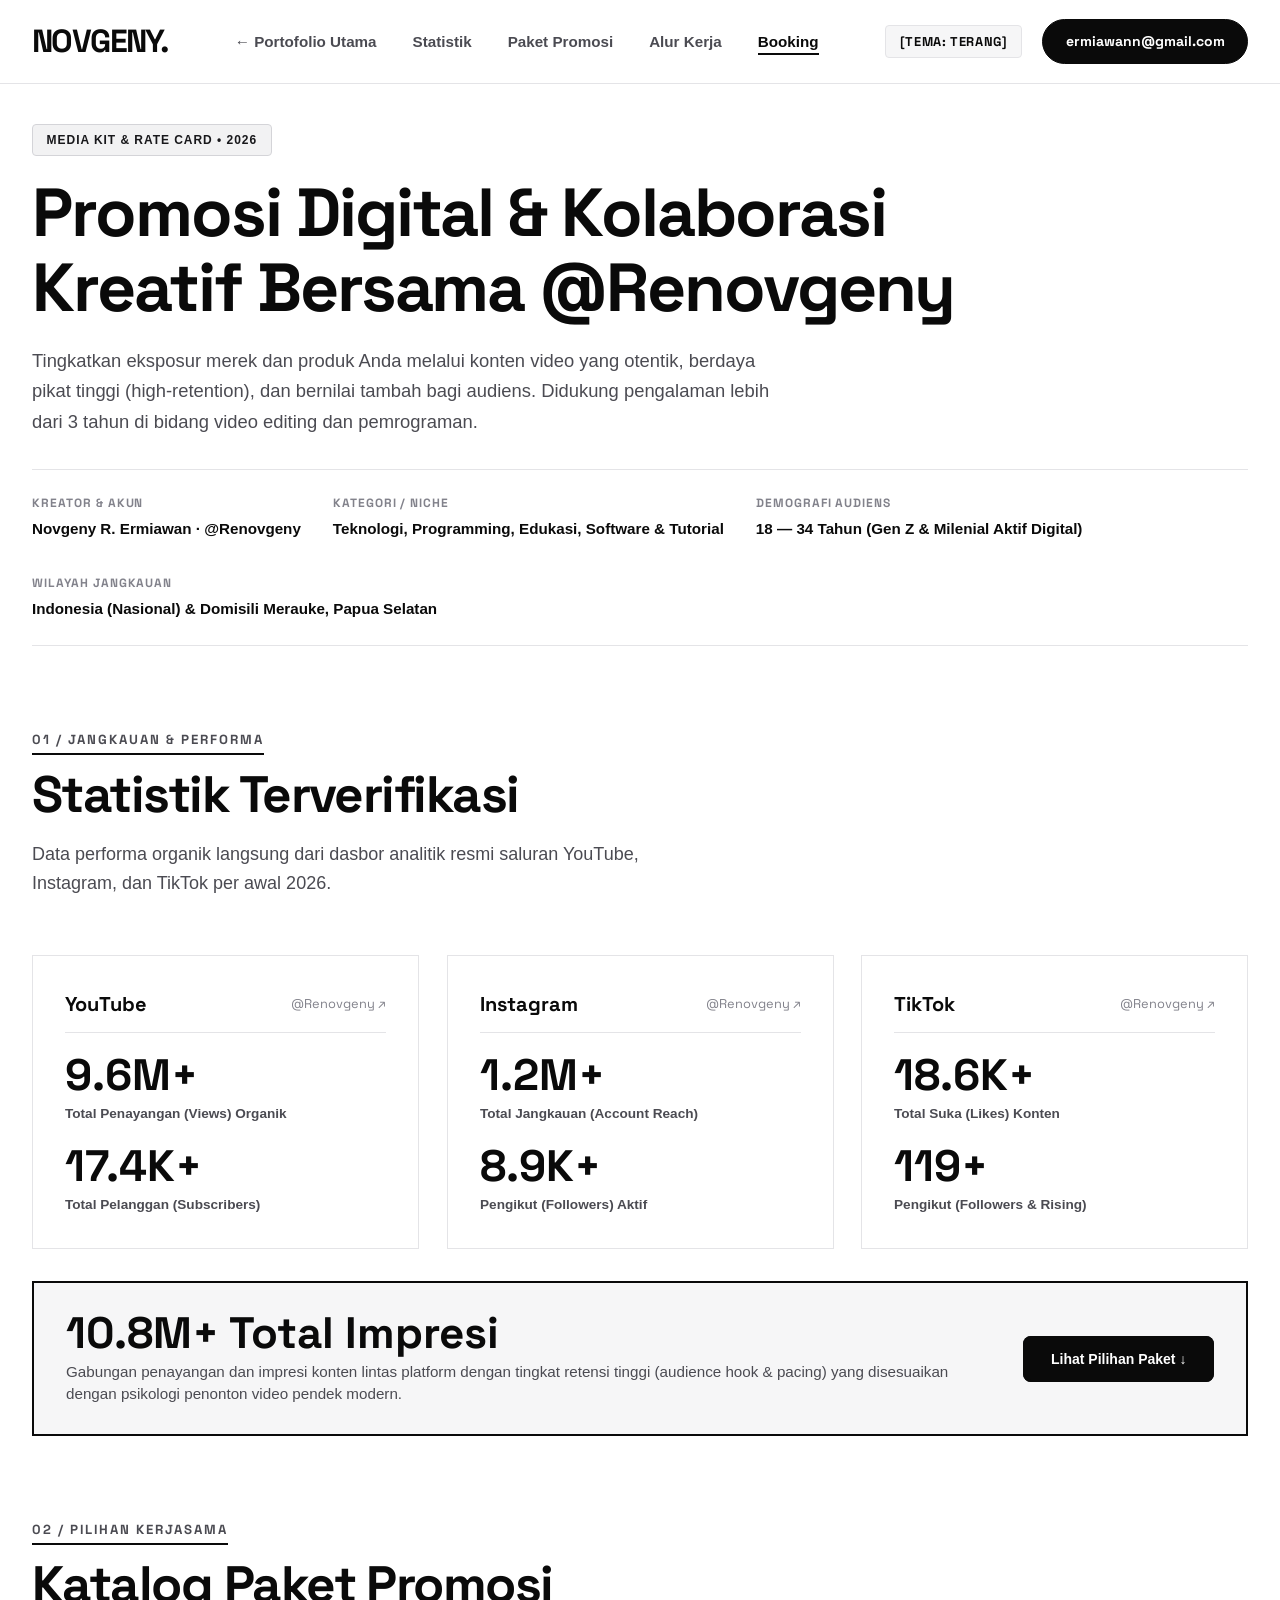
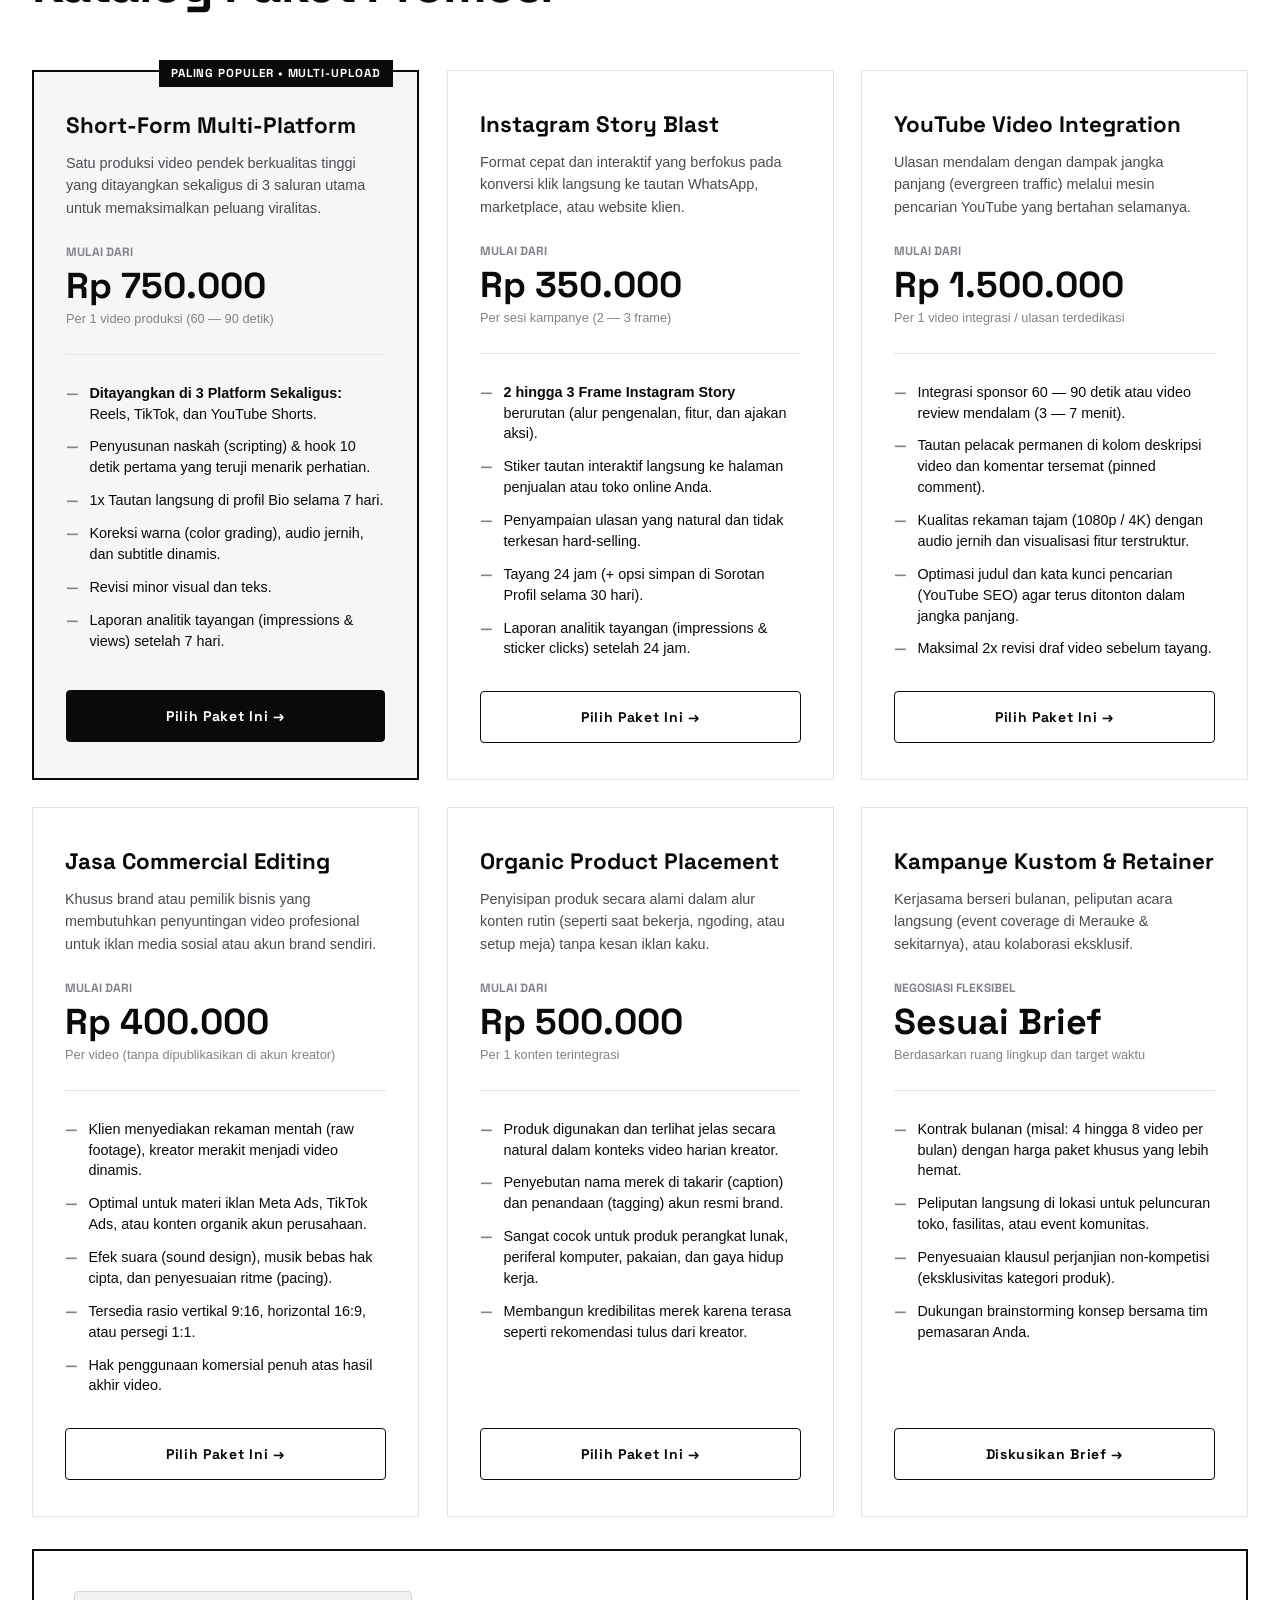
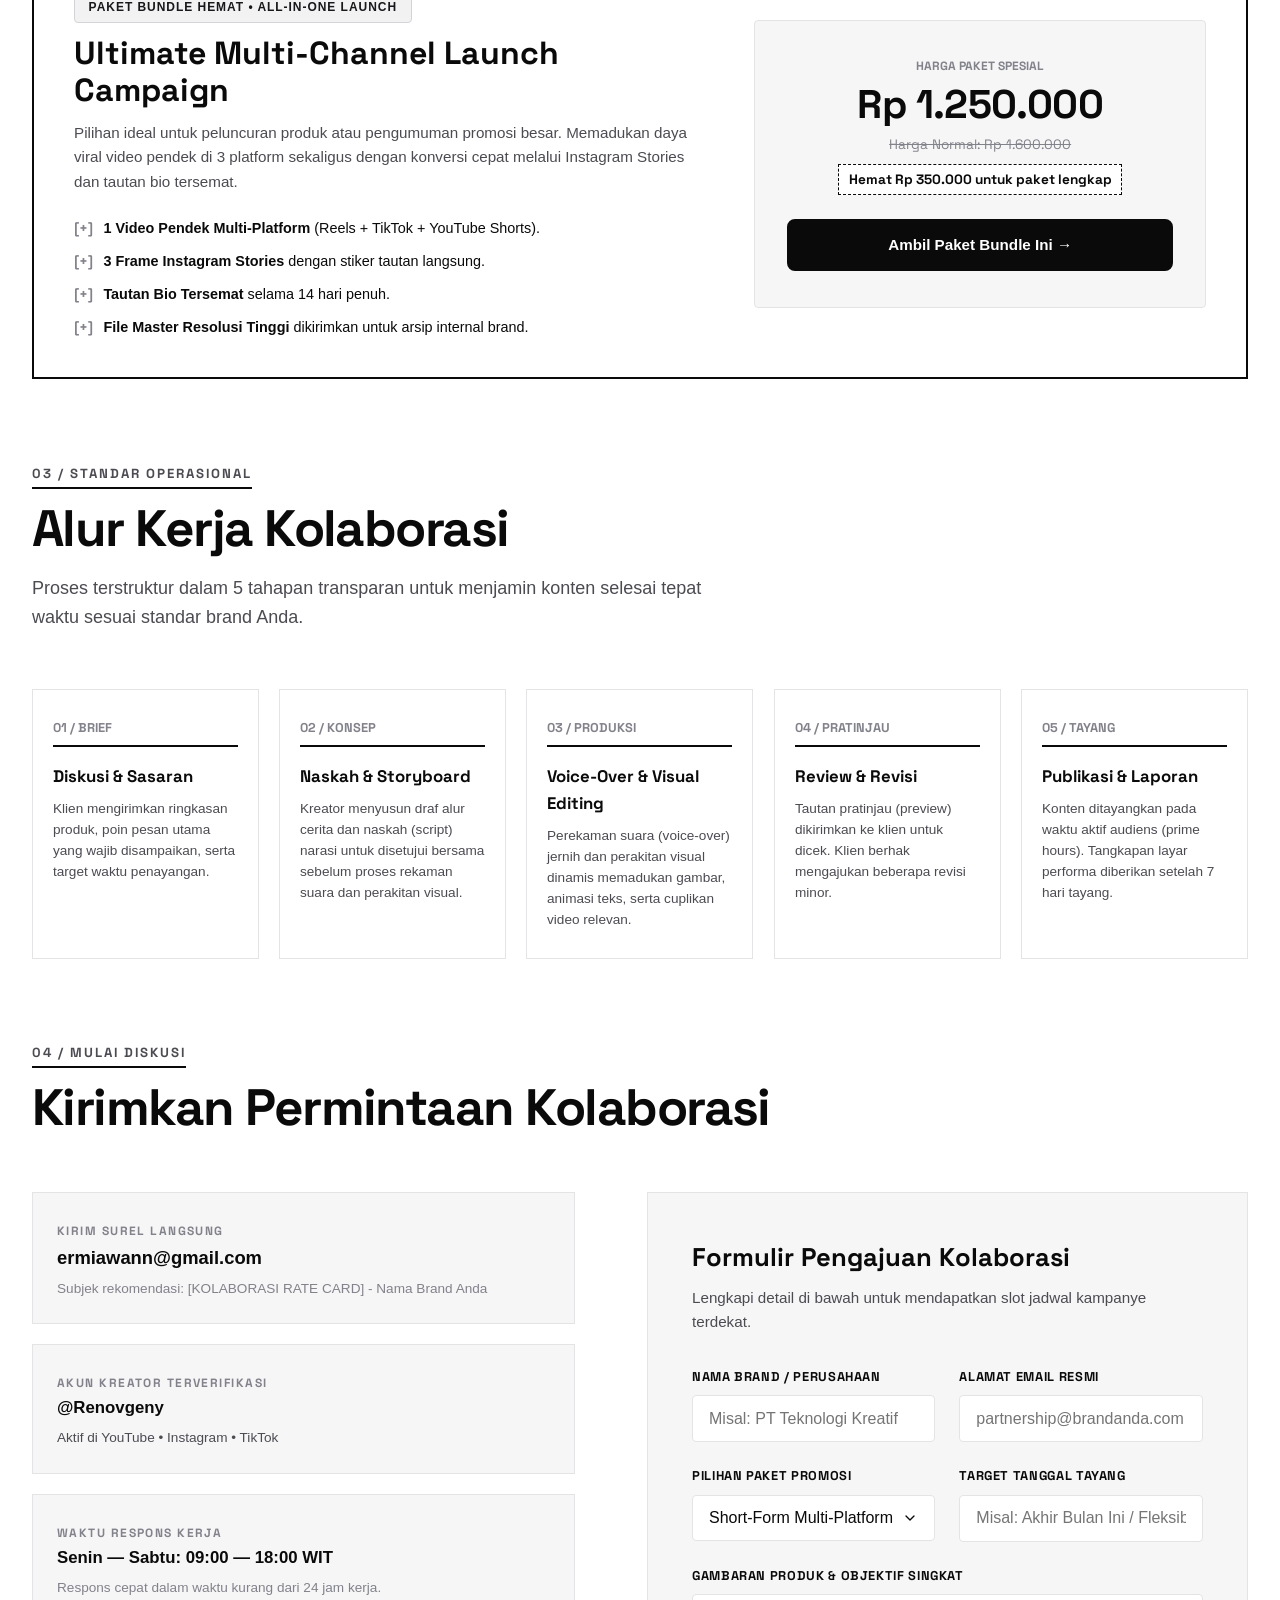
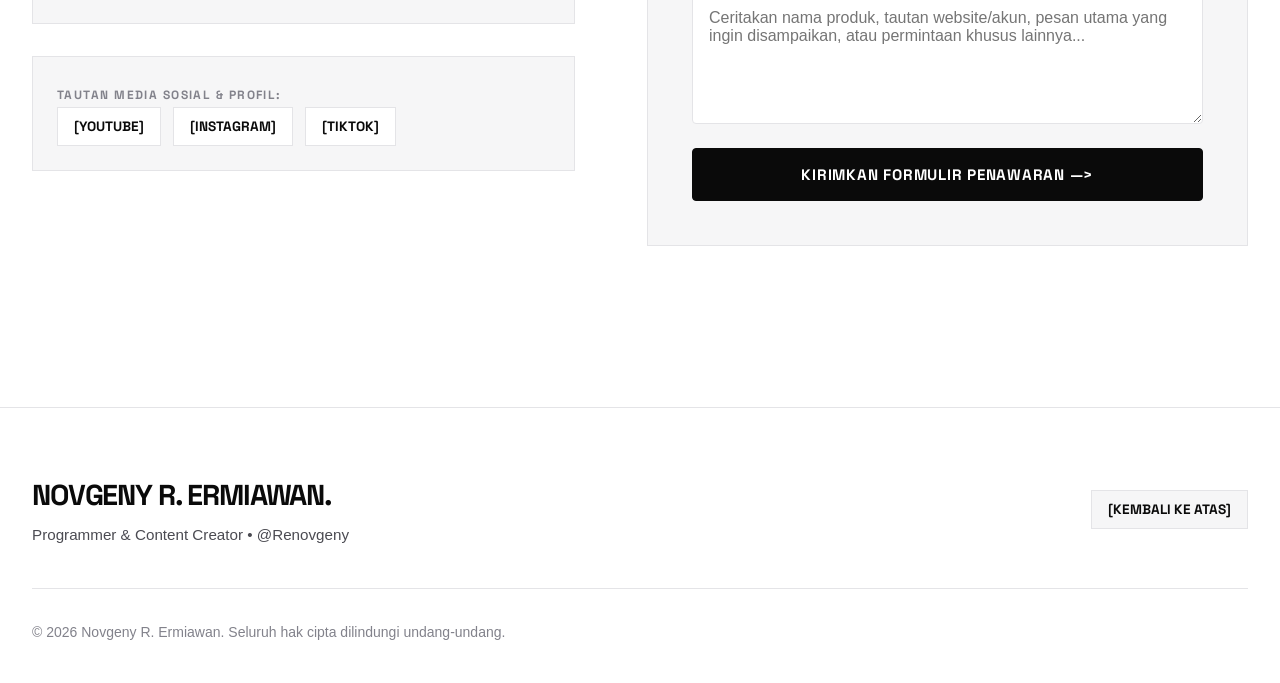
==== commit ec38032e: "perbaiki elemen yang belum responsive" ====
--- a/rate-card/index.html
+++ b/rate-card/index.html
@@ -23,7 +23,7 @@
   <link href="https://fonts.googleapis.com/css2?family=Space+Grotesk:wght@300..700&display=swap" rel="stylesheet">
 
   <!-- Shared Monochromatic Editorial Stylesheet -->
-  <link rel="stylesheet" href="../css/style.css?v=2.3">
+  <link rel="stylesheet" href="../css/style.css?v=2.5">
 </head>
 
 <body>
@@ -424,7 +424,7 @@
       <div class="bundle-card">
         <div>
           <span class="badge" style="margin-bottom: 0.75rem;">PAKET BUNDLE HEMAT &bull; ALL-IN-ONE LAUNCH</span>
-          <h3 style="font-family: var(--font-display); font-size: 2rem; font-weight: 900; line-height: 1.15; margin-bottom: 0.75rem;">
+          <h3 class="bundle-title">
             Ultimate Multi-Channel Launch Campaign
           </h3>
           <p style="font-size: 0.95rem; color: var(--text-secondary); line-height: 1.6; margin-bottom: 1.5rem;">
@@ -449,16 +449,16 @@
             </li>
           </ul>
         </div>
-        <div style="background-color: var(--bg-secondary); border: 1px solid var(--border-color); padding: 2rem; text-align: center;">
+        <div class="bundle-pricing-box">
           <div class="pricing-price-label">Harga Paket Spesial</div>
-          <div class="pricing-price" style="font-size: 2.5rem; margin-top: 0.25rem;">Rp 1.250.000</div>
-          <div style="font-size: 0.85rem; color: var(--text-muted); text-decoration: line-through; margin-top: 0.25rem;">
+          <div class="bundle-price">Rp 1.250.000</div>
+          <div class="bundle-price-original">
             Harga Normal: Rp 1.600.000
           </div>
-          <div style="font-size: 0.85rem; font-weight: 700; color: var(--text-primary); margin-top: 0.5rem; margin-bottom: 1.5rem;">
+          <div class="bundle-savings-tag">
             Hemat Rp 350.000 untuk paket lengkap
           </div>
-          <a href="#booking" class="btn-hero-solid" style="width: 100%; text-align: center; display: block;" data-package="Ultimate Multi-Channel Launch">
+          <a href="#booking" class="btn-hero-solid bundle-cta-btn" data-package="Ultimate Multi-Channel Launch">
             Ambil Paket Bundle Ini &rarr;
           </a>
         </div>
--- a/css/style.css
+++ b/css/style.css
@@ -131,6 +131,14 @@
   border-radius: 4px;
 }
 
+.section-label-group {
+  display: flex;
+  align-items: center;
+  gap: 0.85rem;
+  flex-wrap: wrap;
+  margin-bottom: 0.75rem;
+}
+
 .section-label {
   display: inline-block;
   font-family: var(--font-mono);
@@ -142,6 +150,23 @@
   margin-bottom: 0.75rem;
   border-bottom: 2px solid var(--border-dark);
   padding-bottom: 0.2rem;
+}
+
+.section-label-group .section-label {
+  margin-bottom: 0;
+}
+
+.wip-status-tag {
+  display: inline-block;
+  font-family: var(--font-mono);
+  font-size: 0.75rem;
+  font-weight: 800;
+  letter-spacing: 0.08em;
+  padding: 0.2rem 0.6rem;
+  background-color: var(--bg-primary);
+  color: var(--text-primary);
+  border: 1px dashed var(--border-dark);
+  border-radius: 4px;
 }
 
 .section-title {
@@ -724,6 +749,127 @@
   padding: 7rem 0;
   background-color: var(--bg-secondary);
   border-bottom: 1px solid var(--border-color);
+}
+
+/* Gallery Showcase & WIP Under-Construction State */
+.projects-gallery-showcase {
+  position: relative;
+  width: 100%;
+}
+
+.projects-gallery-showcase.is-wip .projects-gallery-blurred {
+  filter: blur(8px);
+  opacity: 0.32;
+  pointer-events: none;
+  user-select: none;
+  -webkit-user-select: none;
+  transition: filter var(--transition-smooth), opacity var(--transition-smooth);
+}
+
+.projects-gallery-showcase.is-wip .project-card,
+.projects-gallery-showcase.is-wip .project-img-box,
+.projects-gallery-showcase.is-wip .project-title,
+.projects-gallery-showcase.is-wip .btn-project-detail,
+.projects-gallery-showcase.is-wip .btn-project-link,
+.projects-gallery-showcase.is-wip .filter-btn {
+  pointer-events: none !important;
+  cursor: default !important;
+}
+
+.projects-wip-overlay {
+  position: absolute;
+  inset: 0;
+  display: flex;
+  justify-content: center;
+  align-items: flex-start;
+  padding: 2.5rem 1rem;
+  pointer-events: none;
+  z-index: 15;
+}
+
+.projects-wip-card {
+  position: sticky;
+  top: 130px;
+  background-color: var(--bg-card);
+  border: 2px solid var(--border-dark);
+  border-radius: 6px;
+  padding: 3rem 2.5rem;
+  max-width: 620px;
+  width: 100%;
+  text-align: center;
+  box-shadow: 0 16px 40px rgba(0, 0, 0, 0.16);
+  pointer-events: auto;
+  backdrop-filter: blur(4px);
+  -webkit-backdrop-filter: blur(4px);
+}
+
+.wip-badge-wrap {
+  margin-bottom: 1.25rem;
+}
+
+.wip-badge {
+  display: inline-block;
+  font-family: var(--font-mono);
+  font-size: 0.8rem;
+  font-weight: 800;
+  letter-spacing: 0.1em;
+  padding: 0.4rem 0.95rem;
+  background-color: var(--btn-primary-bg);
+  color: var(--btn-primary-text);
+  border: 1px solid var(--btn-primary-bg);
+}
+
+.wip-title {
+  font-family: var(--font-display);
+  font-size: clamp(1.35rem, 3vw, 1.85rem);
+  font-weight: 800;
+  line-height: 1.25;
+  color: var(--text-primary);
+  margin-bottom: 1rem;
+}
+
+.wip-desc {
+  font-family: var(--font-body);
+  font-size: 0.95rem;
+  color: var(--text-secondary);
+  line-height: 1.65;
+  margin-bottom: 1.5rem;
+}
+
+.wip-meta-strip {
+  display: flex;
+  align-items: center;
+  justify-content: center;
+  gap: 0.65rem;
+  flex-wrap: wrap;
+  font-family: var(--font-mono);
+  font-size: 0.75rem;
+  font-weight: 700;
+  color: var(--text-muted);
+  letter-spacing: 0.05em;
+  margin-bottom: 1.75rem;
+  padding-bottom: 1.5rem;
+  border-bottom: 1px solid var(--border-color);
+}
+
+.wip-meta-dot {
+  color: var(--border-dark);
+}
+
+.wip-cta-wrap {
+  display: flex;
+  justify-content: center;
+  width: 100%;
+}
+
+.wip-cta-btn {
+  white-space: normal !important;
+  text-align: center;
+  line-height: 1.4;
+  padding: 0.9rem 1.6rem;
+  max-width: 100%;
+  word-break: normal;
+  text-wrap: balance;
 }
 
 .portfolio-filter-bar {
@@ -2158,6 +2304,63 @@
   margin-bottom: 5rem;
 }
 
+.bundle-title {
+  font-family: var(--font-display);
+  font-size: clamp(1.4rem, 3.5vw, 2rem);
+  font-weight: 900;
+  line-height: 1.15;
+  margin-bottom: 0.75rem;
+}
+
+.bundle-pricing-box {
+  background-color: var(--bg-secondary);
+  border: 1px solid var(--border-color);
+  padding: 2.25rem 2rem;
+  text-align: center;
+  border-radius: 4px;
+}
+
+.bundle-price {
+  font-family: var(--font-display);
+  font-size: clamp(1.75rem, 5vw, 2.5rem);
+  font-weight: 900;
+  line-height: 1.15;
+  color: var(--text-primary);
+  margin-top: 0.35rem;
+  letter-spacing: -0.02em;
+  word-break: normal;
+}
+
+.bundle-price-original {
+  font-family: var(--font-mono);
+  font-size: 0.85rem;
+  color: var(--text-muted);
+  text-decoration: line-through;
+  margin-top: 0.35rem;
+}
+
+.bundle-savings-tag {
+  font-family: var(--font-mono);
+  font-size: 0.85rem;
+  font-weight: 700;
+  color: var(--text-primary);
+  margin-top: 0.5rem;
+  margin-bottom: 1.5rem;
+  display: inline-block;
+  padding: 0.25rem 0.6rem;
+  background-color: var(--bg-primary);
+  border: 1px dashed var(--border-dark);
+}
+
+.bundle-cta-btn {
+  width: 100%;
+  text-align: center;
+  display: block;
+  white-space: normal;
+  line-height: 1.35;
+  padding: 0.85rem 1.25rem;
+}
+
 /* Workflow Grid */
 .workflow-grid {
   display: grid;
@@ -2376,6 +2579,9 @@
   .btn-hero-outline {
     width: 100%;
     text-align: center;
+    white-space: normal;
+    line-height: 1.35;
+    padding: 0.85rem 1.25rem;
   }
 
   .footer-top-row {
@@ -2397,4 +2603,95 @@
     max-width: calc(100% - 2rem);
     text-align: center;
   }
+
+  .pricing-card {
+    padding: 1.75rem 1.25rem;
+  }
+
+  .pricing-price {
+    font-size: clamp(1.65rem, 6vw, 2.15rem);
+  }
+
+  .bundle-card {
+    padding: 1.75rem 1.25rem;
+    gap: 1.75rem;
+    margin-bottom: 3.5rem;
+  }
+
+  .bundle-pricing-box {
+    padding: 1.5rem 1rem;
+  }
+
+  .bundle-price {
+    font-size: clamp(1.65rem, 6.5vw, 2.15rem);
+  }
+
+  .bundle-cta-btn {
+    padding: 0.85rem 1rem;
+    font-size: 0.9rem;
+  }
+
+  .projects-wip-card {
+    padding: 2rem 1.25rem;
+    max-width: 100%;
+  }
+
+  .projects-wip-overlay {
+    top: 60px;
+    padding: 1.5rem 0.5rem;
+  }
+
+  .wip-cta-btn {
+    width: 100%;
+    padding: 0.85rem 1rem;
+    font-size: 0.9rem;
+    white-space: normal !important;
+    line-height: 1.35;
+  }
+}
+
+@media (max-width: 480px) {
+  .pricing-card {
+    padding: 1.5rem 1rem;
+  }
+
+  .bundle-card {
+    padding: 1.25rem 0.85rem;
+    gap: 1.25rem;
+  }
+
+  .bundle-pricing-box {
+    padding: 1.25rem 0.65rem;
+  }
+
+  .bundle-price {
+    font-size: 1.55rem;
+  }
+
+  .bundle-savings-tag {
+    font-size: 0.75rem;
+    padding: 0.2rem 0.4rem;
+  }
+
+  .projects-wip-card {
+    padding: 1.75rem 0.85rem;
+  }
+
+  .wip-title {
+    font-size: 1.25rem;
+  }
+
+  .wip-desc {
+    font-size: 0.875rem;
+  }
+
+  .wip-meta-strip {
+    font-size: 0.7rem;
+    gap: 0.4rem;
+  }
+
+  .wip-cta-btn {
+    font-size: 0.85rem;
+    padding: 0.75rem 0.75rem;
+  }
 }
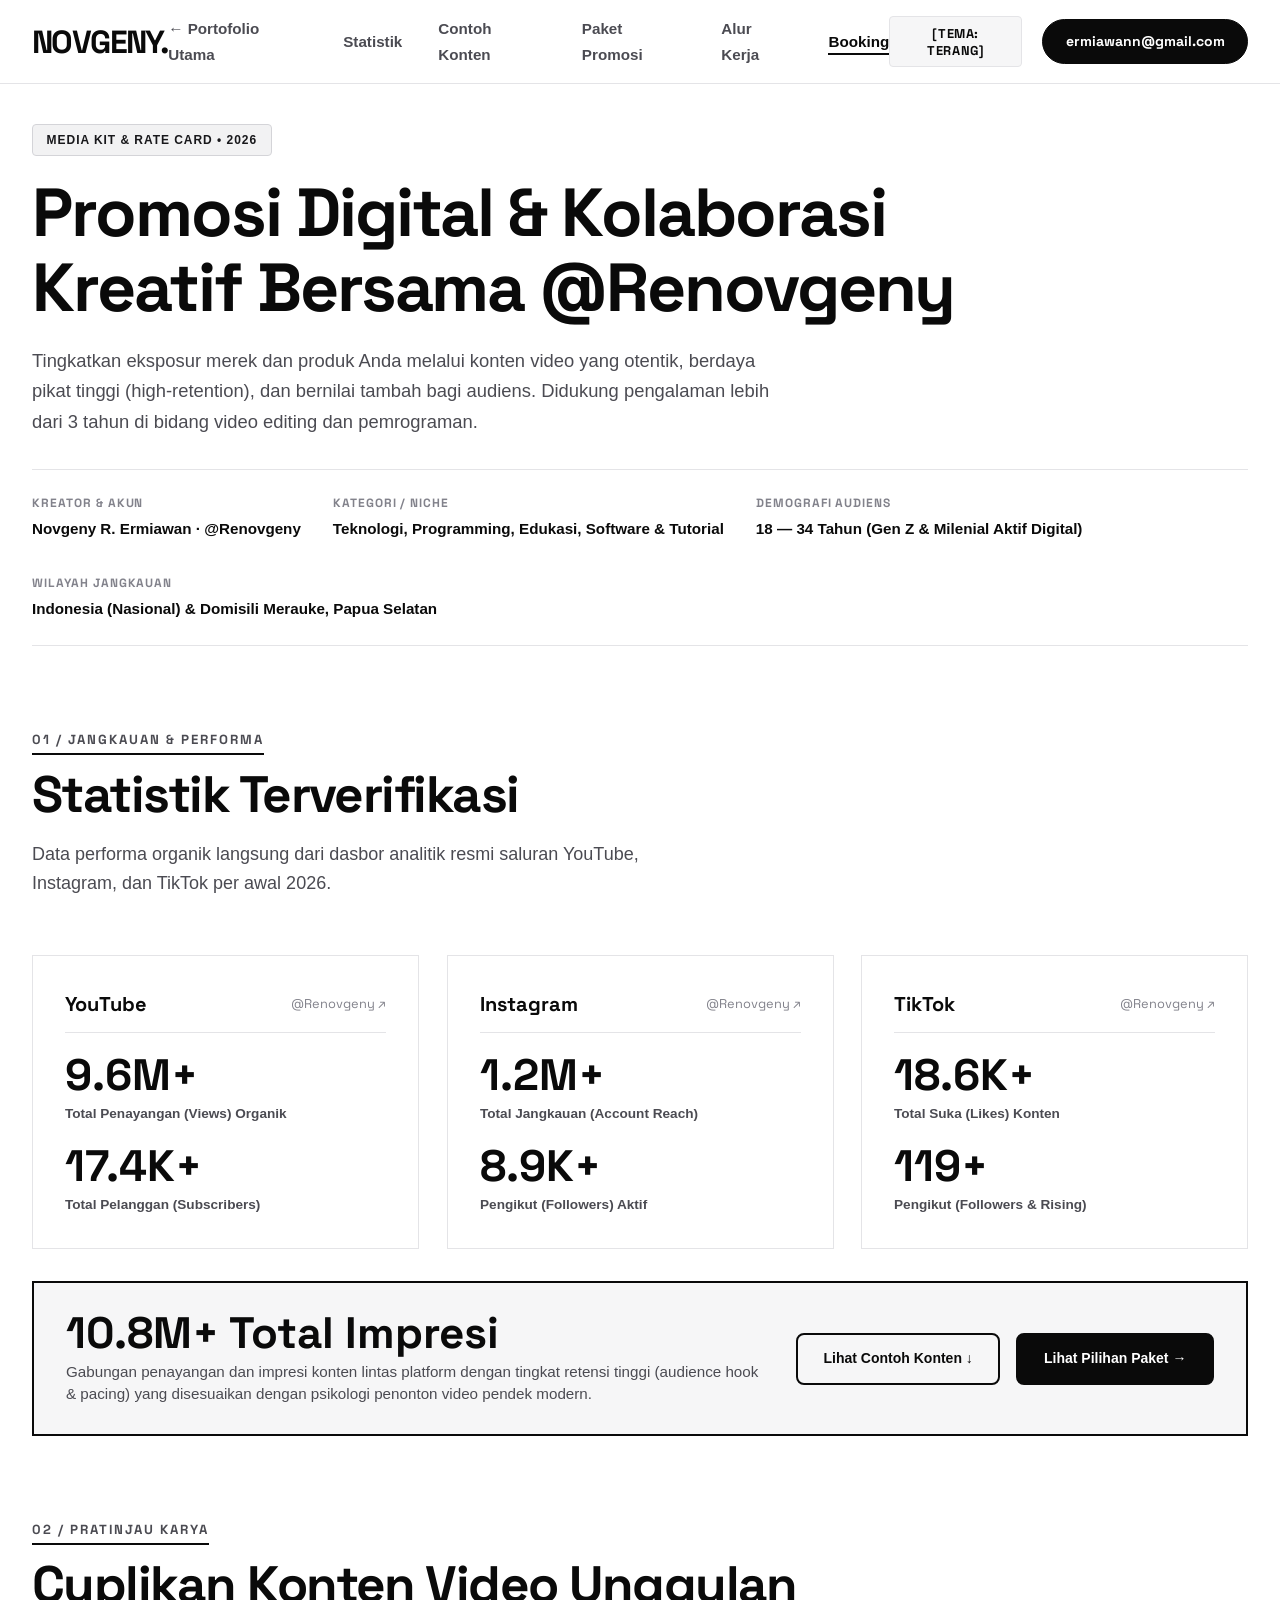
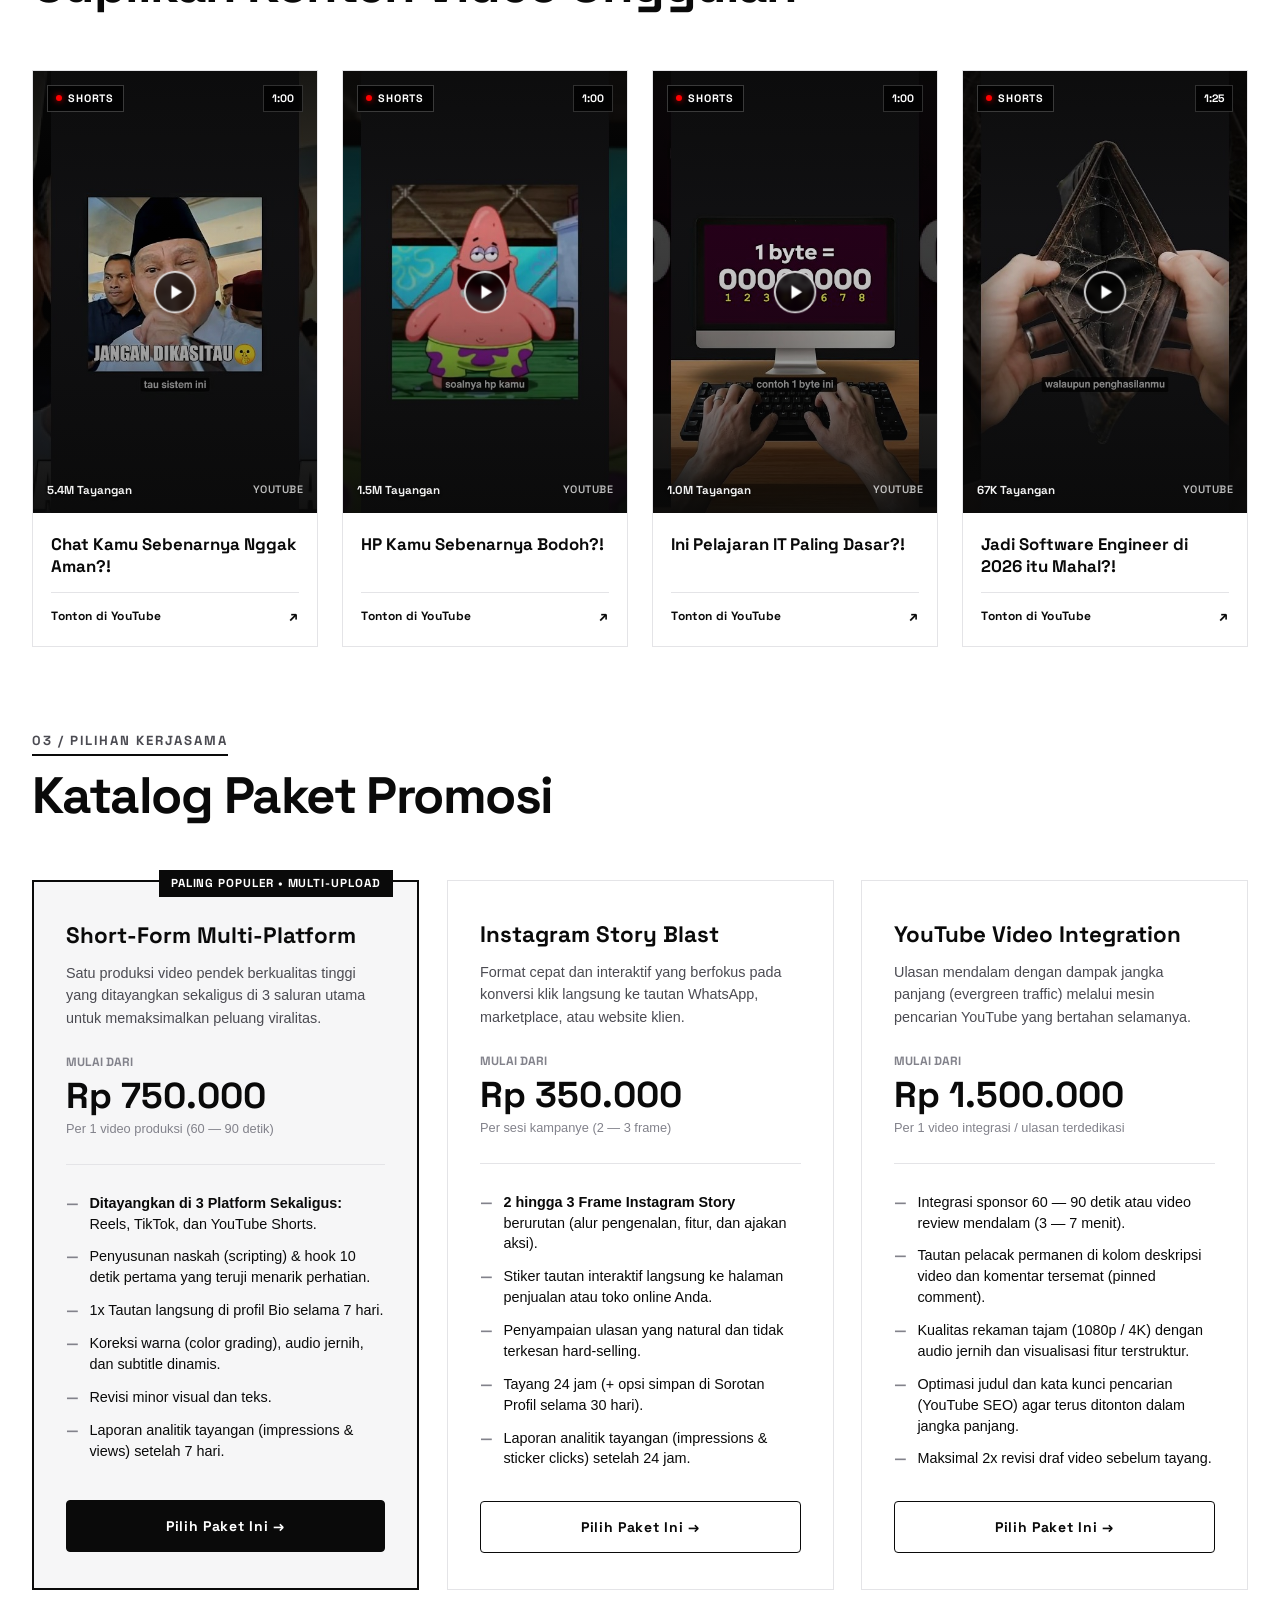
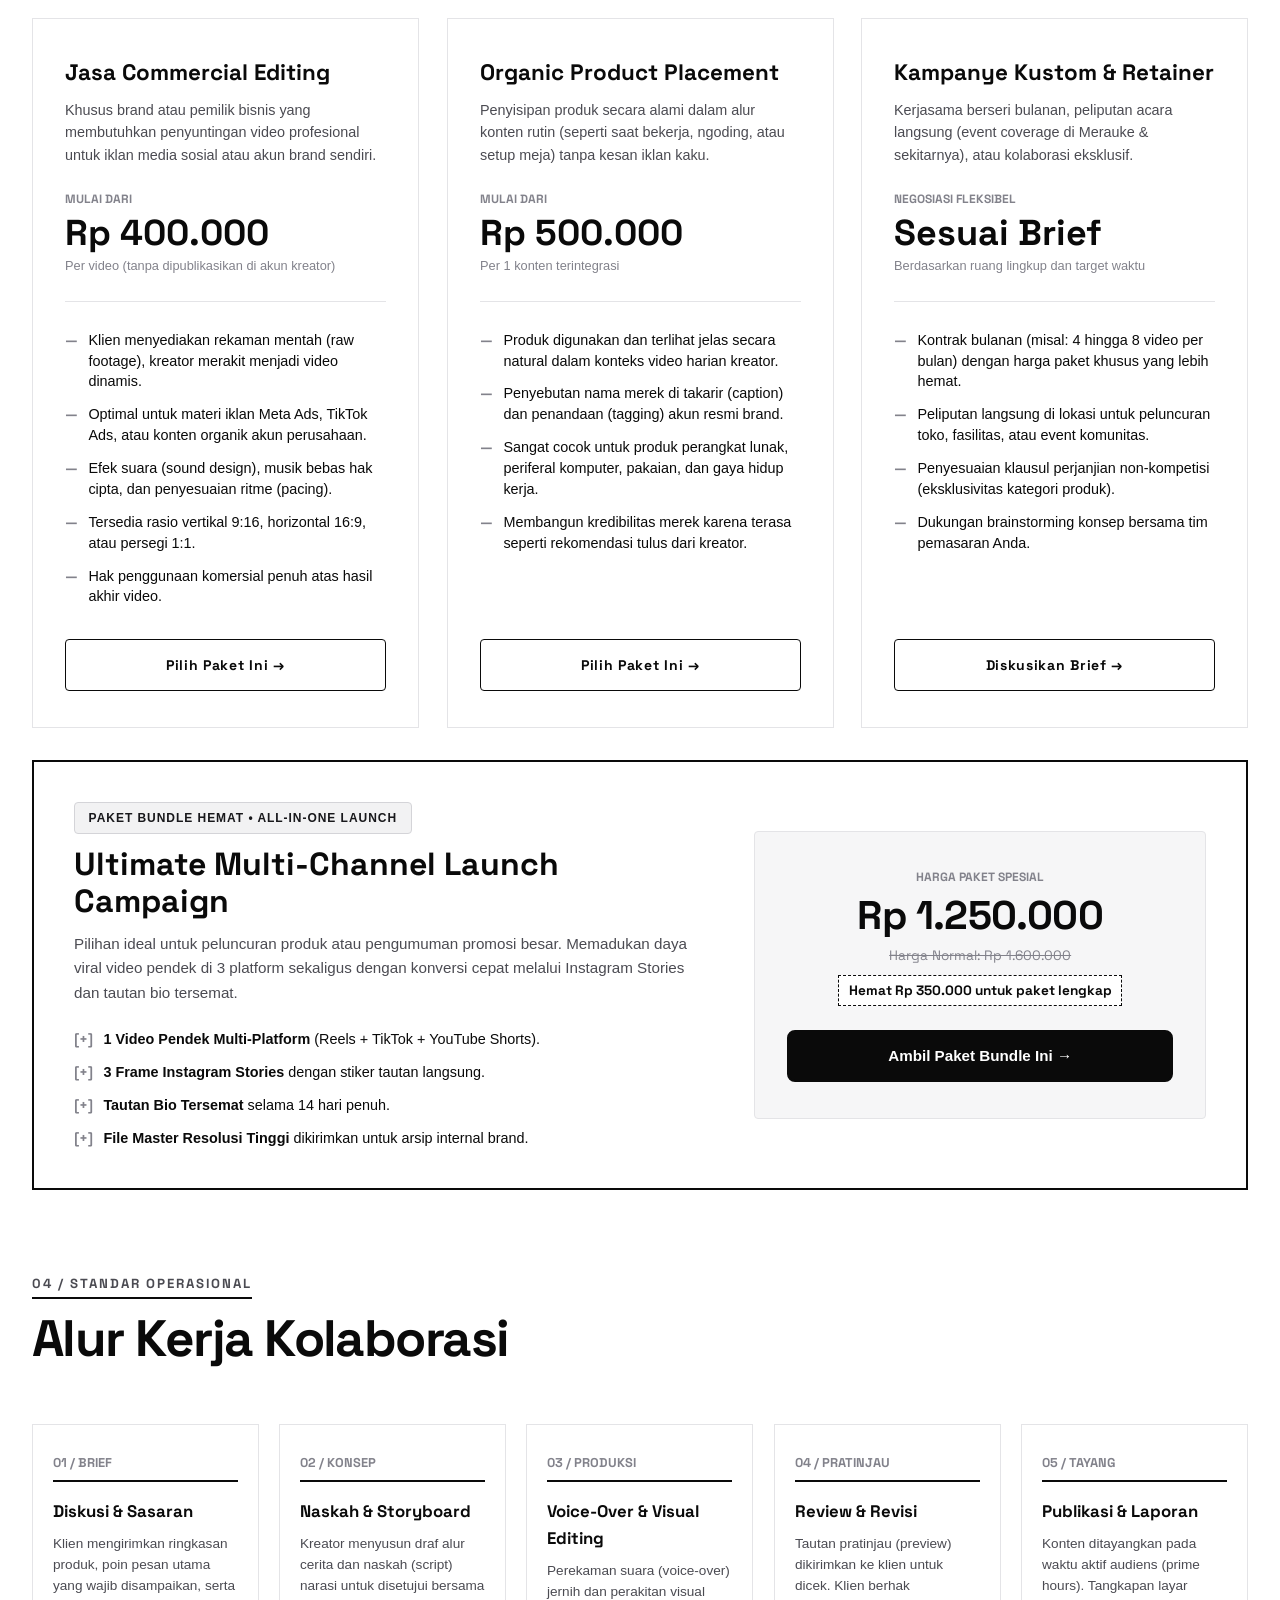
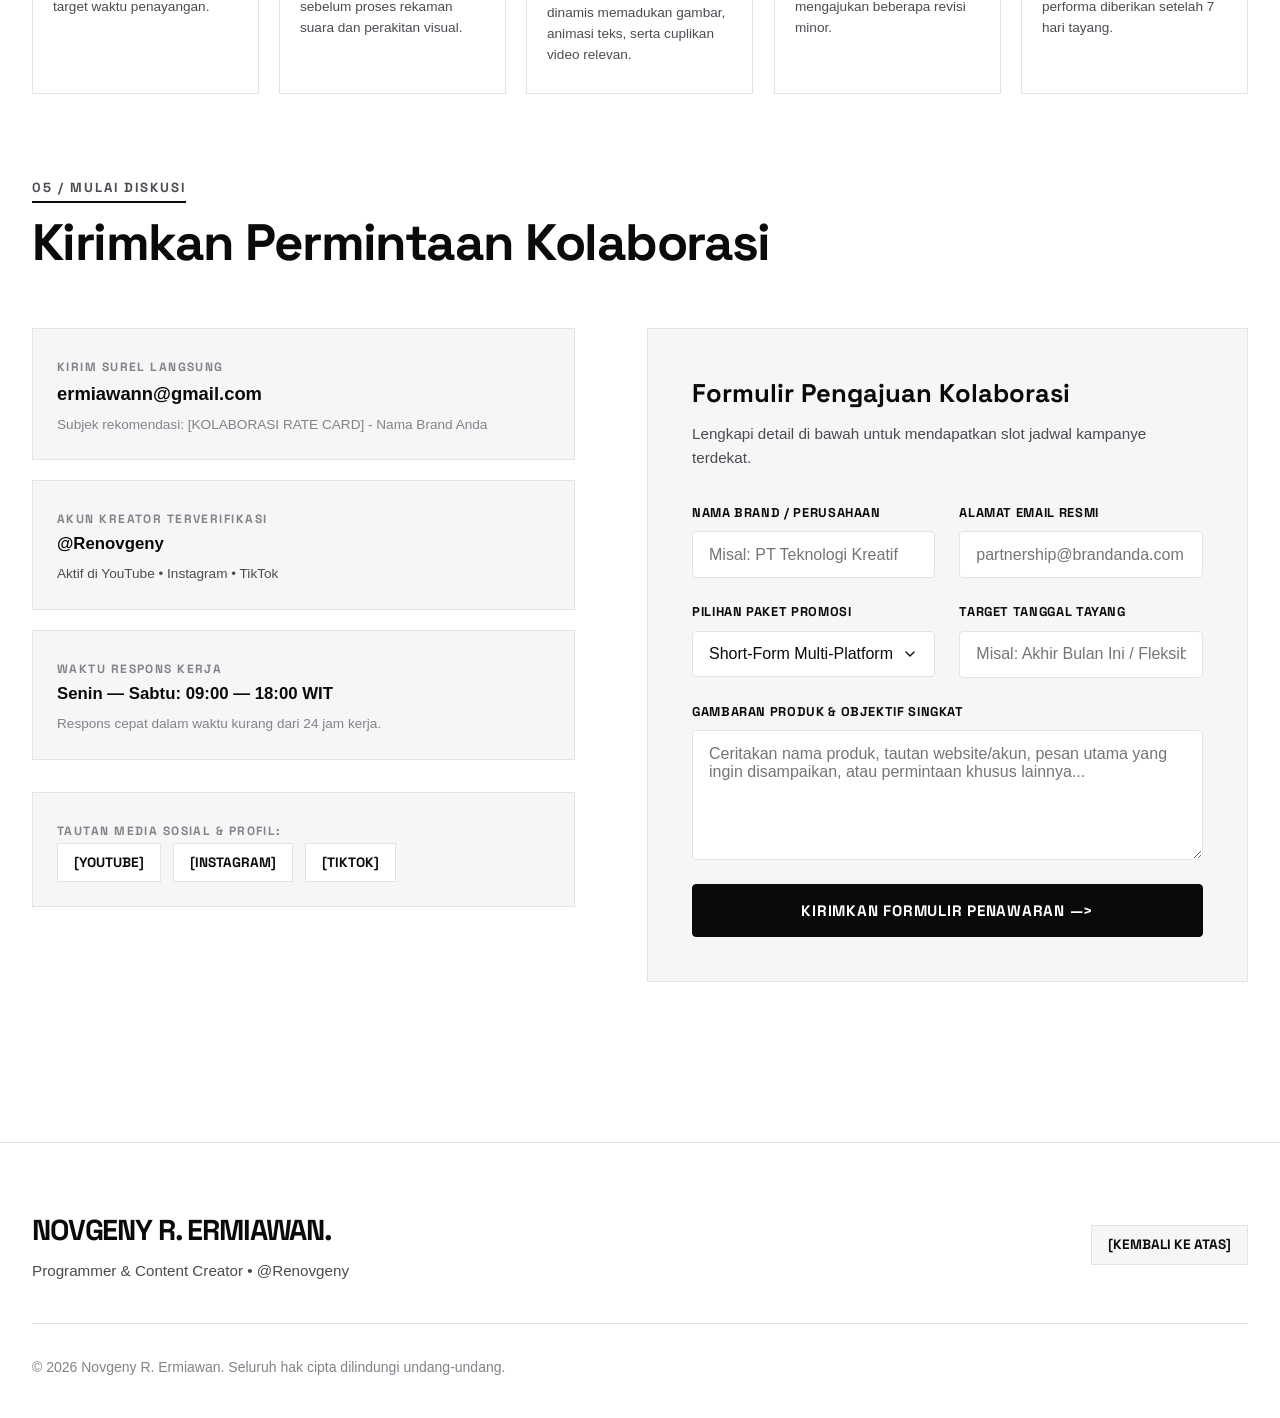
==== commit 7fd28059: "tambahkan video di halaman rate card" ====
--- a/rate-card/index.html
+++ b/rate-card/index.html
@@ -23,7 +23,7 @@
   <link href="https://fonts.googleapis.com/css2?family=Space+Grotesk:wght@300..700&display=swap" rel="stylesheet">
 
   <!-- Shared Monochromatic Editorial Stylesheet -->
-  <link rel="stylesheet" href="../css/style.css?v=2.5">
+  <link rel="stylesheet" href="../css/style.css?v=2.6">
 </head>
 
 <body>
@@ -43,6 +43,7 @@
         <ul class="nav-links" id="navLinks">
           <li><a href="../index.html" class="nav-link">&larr; Portofolio Utama</a></li>
           <li><a href="#statistik" class="nav-link">Statistik</a></li>
+          <li><a href="#karya" class="nav-link">Contoh Konten</a></li>
           <li><a href="#paket" class="nav-link">Paket Promosi</a></li>
           <li><a href="#alur" class="nav-link">Alur Kerja</a></li>
           <li><a href="#booking" class="nav-link">Booking</a></li>
@@ -172,20 +173,148 @@
             Gabungan penayangan dan impresi konten lintas platform dengan tingkat retensi tinggi (audience hook &amp; pacing) yang disesuaikan dengan psikologi penonton video pendek modern.
           </p>
         </div>
-        <div style="flex-shrink: 0;">
+        <div style="flex-shrink: 0; display: flex; gap: 1rem; flex-wrap: wrap;">
+          <a href="#karya" class="btn-hero-outline" style="padding: 0.8rem 1.6rem; font-size: 0.875rem;">
+            Lihat Contoh Konten &darr;
+          </a>
           <a href="#paket" class="btn-hero-solid" style="padding: 0.8rem 1.6rem; font-size: 0.875rem;">
-            Lihat Pilihan Paket &darr;
+            Lihat Pilihan Paket &rarr;
           </a>
         </div>
       </div>
     </section>
 
     <!-- ==========================================================================
-         SECTION 02: PRICING & SERVICE PACKAGES
+         SECTION 02: FEATURED VIDEO CONTENT (YOUTUBE SHORTS SHOWCASE)
+         ========================================================================== -->
+    <section class="container" id="karya" style="margin-top: 5rem;">
+      <div class="section-header">
+        <span class="section-label">02 / Pratinjau Karya</span>
+        <h2 class="section-title">Cuplikan Konten Video Unggulan</h2>
+      </div>
+
+      <!-- YouTube Shorts Grid (Lightweight External Cards with Vertical Thumbnails) -->
+      <div class="shorts-grid">
+        <!-- Short Card 1 -->
+        <a href="https://youtube.com/shorts/Kumi0WAmigk" target="_blank" rel="noopener noreferrer" class="short-card" aria-label="Tonton YouTube Short: Chat Kamu Sebenarnya Nggak Aman?!">
+          <div class="short-thumb-wrapper">
+            <img src="../assets/images/short_chat_security.jpg" alt="Thumbnail Short Chat Kamu Sebenarnya Nggak Aman?!" class="short-thumb-img" loading="lazy" width="400" height="622">
+            <div class="short-thumb-overlay"></div>
+            <div class="short-badge-row">
+              <span class="short-badge"><span class="short-badge-icon"></span>SHORTS</span>
+              <span class="short-duration">1:00</span>
+            </div>
+            <div class="short-play-btn" aria-hidden="true">
+              <svg viewBox="0 0 24 24" width="20" height="20">
+                <polygon points="6,3 20,12 6,21"></polygon>
+              </svg>
+            </div>
+            <div class="short-stats-row">
+              <span class="short-stat-views">5.4M Tayangan</span>
+              <span class="short-stat-platform">YouTube</span>
+            </div>
+          </div>
+          <div class="short-info-content">
+            <h4 class="short-title">Chat Kamu Sebenarnya Nggak Aman?!</h4>
+            <div class="short-action-link">
+              <span>Tonton di YouTube</span>
+              <span class="short-action-arrow">&nearr;</span>
+            </div>
+          </div>
+        </a>
+
+        <!-- Short Card 2 -->
+        <a href="https://youtube.com/shorts/i2TMpYt0BWI" target="_blank" rel="noopener noreferrer" class="short-card" aria-label="Tonton YouTube Short: HP Kamu Sebenarnya Bodoh?!">
+          <div class="short-thumb-wrapper">
+            <img src="../assets/images/short_hp_bodoh.jpg" alt="Thumbnail Short HP Kamu Sebenarnya Bodoh?!" class="short-thumb-img" loading="lazy" width="400" height="622">
+            <div class="short-thumb-overlay"></div>
+            <div class="short-badge-row">
+              <span class="short-badge"><span class="short-badge-icon"></span>SHORTS</span>
+              <span class="short-duration">1:00</span>
+            </div>
+            <div class="short-play-btn" aria-hidden="true">
+              <svg viewBox="0 0 24 24" width="20" height="20">
+                <polygon points="6,3 20,12 6,21"></polygon>
+              </svg>
+            </div>
+            <div class="short-stats-row">
+              <span class="short-stat-views">1.5M Tayangan</span>
+              <span class="short-stat-platform">YouTube</span>
+            </div>
+          </div>
+          <div class="short-info-content">
+            <h4 class="short-title">HP Kamu Sebenarnya Bodoh?!</h4>
+            <div class="short-action-link">
+              <span>Tonton di YouTube</span>
+              <span class="short-action-arrow">&nearr;</span>
+            </div>
+          </div>
+        </a>
+
+        <!-- Short Card 3 -->
+        <a href="https://youtube.com/shorts/F07rUHBFPW0" target="_blank" rel="noopener noreferrer" class="short-card" aria-label="Tonton YouTube Short: Ini Pelajaran IT Paling Dasar?!">
+          <div class="short-thumb-wrapper">
+            <img src="../assets/images/short_pelajaran_it.jpg" alt="Thumbnail Short Ini Pelajaran IT Paling Dasar?!" class="short-thumb-img" loading="lazy" width="400" height="622">
+            <div class="short-thumb-overlay"></div>
+            <div class="short-badge-row">
+              <span class="short-badge"><span class="short-badge-icon"></span>SHORTS</span>
+              <span class="short-duration">1:00</span>
+            </div>
+            <div class="short-play-btn" aria-hidden="true">
+              <svg viewBox="0 0 24 24" width="20" height="20">
+                <polygon points="6,3 20,12 6,21"></polygon>
+              </svg>
+            </div>
+            <div class="short-stats-row">
+              <span class="short-stat-views">1.0M Tayangan</span>
+              <span class="short-stat-platform">YouTube</span>
+            </div>
+          </div>
+          <div class="short-info-content">
+            <h4 class="short-title">Ini Pelajaran IT Paling Dasar?!</h4>
+            <div class="short-action-link">
+              <span>Tonton di YouTube</span>
+              <span class="short-action-arrow">&nearr;</span>
+            </div>
+          </div>
+        </a>
+
+        <!-- Short Card 4 -->
+        <a href="https://youtube.com/shorts/3i5Jv0aVuqQ" target="_blank" rel="noopener noreferrer" class="short-card" aria-label="Tonton YouTube Short: Jadi Software Engineer di 2026 itu Mahal?!">
+          <div class="short-thumb-wrapper">
+            <img src="../assets/images/short_software_engineer_2026.jpg" alt="Thumbnail Short Jadi Software Engineer di 2026 itu Mahal?!" class="short-thumb-img" loading="lazy" width="400" height="622">
+            <div class="short-thumb-overlay"></div>
+            <div class="short-badge-row">
+              <span class="short-badge"><span class="short-badge-icon"></span>SHORTS</span>
+              <span class="short-duration">1:25</span>
+            </div>
+            <div class="short-play-btn" aria-hidden="true">
+              <svg viewBox="0 0 24 24" width="20" height="20">
+                <polygon points="6,3 20,12 6,21"></polygon>
+              </svg>
+            </div>
+            <div class="short-stats-row">
+              <span class="short-stat-views">67K Tayangan</span>
+              <span class="short-stat-platform">YouTube</span>
+            </div>
+          </div>
+          <div class="short-info-content">
+            <h4 class="short-title">Jadi Software Engineer di 2026 itu Mahal?!</h4>
+            <div class="short-action-link">
+              <span>Tonton di YouTube</span>
+              <span class="short-action-arrow">&nearr;</span>
+            </div>
+          </div>
+        </a>
+      </div>
+    </section>
+
+    <!-- ==========================================================================
+         SECTION 03: PRICING & SERVICE PACKAGES
          ========================================================================== -->
     <section class="container" id="paket" style="margin-top: 5rem;">
       <div class="section-header">
-        <span class="section-label">02 / Pilihan Kerjasama</span>
+        <span class="section-label">03 / Pilihan Kerjasama</span>
         <h2 class="section-title">Katalog Paket Promosi</h2>
         <!-- <p class="section-subtitle">
           Struktur harga transparan untuk berbagai format konten digital. Seluruh paket mencakup konsep naskah, pengambilan gambar, dan editing profesional.
@@ -466,15 +595,12 @@
     </section>
 
     <!-- ==========================================================================
-         SECTION 03: WORKFLOW / ALUR KERJASAMA
+         SECTION 04: WORKFLOW / ALUR KERJASAMA
          ========================================================================== -->
     <section class="container" id="alur" style="margin-top: 5rem;">
       <div class="section-header">
-        <span class="section-label">03 / Standar Operasional</span>
+        <span class="section-label">04 / Standar Operasional</span>
         <h2 class="section-title">Alur Kerja Kolaborasi</h2>
-        <p class="section-subtitle">
-          Proses terstruktur dalam 5 tahapan transparan untuk menjamin konten selesai tepat waktu sesuai standar brand Anda.
-        </p>
       </div>
 
       <div class="workflow-grid">
@@ -563,11 +689,11 @@
     -->
 
     <!-- ==========================================================================
-         SECTION 04: BOOKING & INQUIRY FORM
+         SECTION 05: BOOKING & INQUIRY FORM
          ========================================================================== -->
     <section class="container" id="booking" style="margin-top: 5rem; margin-bottom: 4rem;">
       <div class="section-header">
-        <span class="section-label">04 / Mulai Diskusi</span>
+        <span class="section-label">05 / Mulai Diskusi</span>
         <h2 class="section-title">Kirimkan Permintaan Kolaborasi</h2>
       </div>
 
@@ -699,7 +825,7 @@
   <div id="appToast" class="toast-notice"></div>
 
   <!-- Application Script -->
-  <script src="../js/app.js?v=2.3"></script>
+  <script src="../js/app.js?v=2.6"></script>
 </body>
 
 </html>
--- a/css/style.css
+++ b/css/style.css
@@ -870,6 +870,452 @@
   max-width: 100%;
   word-break: normal;
   text-wrap: balance;
+}
+
+/* Subsection Division (Programming & Video Content) */
+.project-subsection-block {
+  position: relative;
+  width: 100%;
+}
+
+.project-subsection-divider {
+  margin-top: 4.5rem;
+  padding-top: 4rem;
+  border-top: 1px solid var(--border-color);
+}
+
+.subsection-divider-heading {
+  font-family: var(--font-display);
+  font-size: 1.5rem;
+  font-weight: 800;
+  margin-bottom: 2rem;
+  border-bottom: 2px solid var(--border-dark);
+  padding-bottom: 0.5rem;
+  color: var(--text-primary);
+}
+
+.project-subsection-header {
+  margin-bottom: 2.75rem;
+}
+
+.subsection-meta {
+  display: flex;
+  align-items: center;
+  gap: 0.85rem;
+  flex-wrap: wrap;
+  margin-bottom: 0.75rem;
+}
+
+.subsection-channel-tag {
+  font-family: var(--font-mono);
+  font-size: 0.75rem;
+  font-weight: 700;
+  color: var(--text-muted);
+  letter-spacing: 0.08em;
+  padding: 0.2rem 0.6rem;
+  background-color: var(--bg-primary);
+  border: 1px solid var(--border-color);
+  border-radius: 4px;
+}
+
+.subsection-title {
+  font-family: var(--font-display);
+  font-size: clamp(1.65rem, 3.2vw, 2.35rem);
+  font-weight: 800;
+  line-height: 1.2;
+  color: var(--text-primary);
+  margin-bottom: 0.65rem;
+}
+
+.subsection-desc {
+  font-family: var(--font-body);
+  font-size: 1.05rem;
+  color: var(--text-secondary);
+  line-height: 1.6;
+  max-width: 760px;
+}
+
+/* Video Project Cards Grid (External YouTube Links) */
+.video-projects-grid {
+  display: grid;
+  grid-template-columns: repeat(2, 1fr);
+  gap: 2rem;
+  margin-bottom: 3.5rem;
+}
+
+.video-card {
+  display: flex;
+  flex-direction: column;
+  background-color: var(--bg-card);
+  border: 1px solid var(--border-color);
+  padding: 2.25rem 2rem;
+  text-decoration: none;
+  color: inherit;
+  transition: transform var(--transition-fast), border-color var(--transition-fast), box-shadow var(--transition-smooth);
+  position: relative;
+}
+
+.video-card:hover {
+  transform: translateY(-4px);
+  border-color: var(--border-dark);
+  box-shadow: var(--card-shadow);
+}
+
+.video-card-top {
+  display: flex;
+  align-items: center;
+  justify-content: space-between;
+  gap: 1rem;
+  margin-bottom: 1.25rem;
+  padding-bottom: 1rem;
+  border-bottom: 1px solid var(--border-color);
+}
+
+.video-card-platform {
+  font-family: var(--font-mono);
+  font-size: 0.75rem;
+  font-weight: 800;
+  letter-spacing: 0.08em;
+  color: var(--text-primary);
+}
+
+.video-card-badge {
+  font-family: var(--font-mono);
+  font-size: 0.725rem;
+  font-weight: 700;
+  color: var(--text-muted);
+}
+
+.video-card-title {
+  font-family: var(--font-display);
+  font-size: 1.35rem;
+  font-weight: 800;
+  line-height: 1.3;
+  color: var(--text-primary);
+  margin-bottom: 0.85rem;
+  transition: color var(--transition-fast);
+}
+
+.video-card:hover .video-card-title {
+  text-decoration: underline;
+}
+
+.video-card-desc {
+  font-family: var(--font-body);
+  font-size: 0.925rem;
+  color: var(--text-secondary);
+  line-height: 1.6;
+  margin-bottom: 1.5rem;
+  flex-grow: 1;
+}
+
+.video-card-footer {
+  display: flex;
+  align-items: center;
+  justify-content: space-between;
+  gap: 1rem;
+  padding-top: 1.25rem;
+  border-top: 1px solid var(--border-color);
+  font-family: var(--font-mono);
+  font-size: 0.8rem;
+}
+
+.video-card-meta {
+  color: var(--text-muted);
+  font-weight: 600;
+}
+
+.video-card-action {
+  font-weight: 800;
+  color: var(--text-primary);
+  letter-spacing: 0.05em;
+  display: inline-flex;
+  align-items: center;
+  gap: 0.25rem;
+}
+
+.video-card:hover .video-card-action {
+  text-decoration: underline;
+}
+
+/* ==========================================================================
+   YouTube Shorts Grid & Cards (Editorial Monochromatic Video Showcase)
+   ========================================================================== */
+.shorts-grid {
+  display: grid;
+  grid-template-columns: repeat(4, 1fr);
+  gap: 1.5rem;
+  margin-bottom: 0;
+}
+
+.short-card {
+  display: flex;
+  flex-direction: column;
+  background-color: var(--bg-card);
+  border: 1px solid var(--border-color);
+  text-decoration: none;
+  color: inherit;
+  transition: transform var(--transition-fast), border-color var(--transition-fast), box-shadow var(--transition-smooth);
+  position: relative;
+  overflow: hidden;
+}
+
+.short-card:hover,
+html.js-ready .short-card.is-revealed:hover {
+  transform: translateY(-6px);
+  border-color: var(--border-dark);
+  box-shadow: var(--card-shadow);
+}
+
+.short-thumb-wrapper {
+  position: relative;
+  width: 100%;
+  aspect-ratio: 9 / 14;
+  overflow: hidden;
+  background-color: #0d0d0f;
+}
+
+.short-thumb-img {
+  width: 100%;
+  height: 100%;
+  object-fit: cover;
+  display: block;
+  transition: transform 0.45s cubic-bezier(0.16, 1, 0.3, 1), filter 0.35s ease;
+  filter: contrast(1.05) brightness(0.92);
+}
+
+.short-card:hover .short-thumb-img {
+  transform: scale(1.05);
+  filter: contrast(1.1) brightness(0.98);
+}
+
+.short-thumb-overlay {
+  position: absolute;
+  inset: 0;
+  background: linear-gradient(
+    180deg,
+    rgba(10, 10, 10, 0.7) 0%,
+    rgba(10, 10, 10, 0.08) 35%,
+    rgba(10, 10, 10, 0.35) 65%,
+    rgba(10, 10, 10, 0.88) 100%
+  );
+  pointer-events: none;
+  transition: opacity 0.3s ease;
+}
+
+.short-card:hover .short-thumb-overlay {
+  background: linear-gradient(
+    180deg,
+    rgba(10, 10, 10, 0.55) 0%,
+    rgba(10, 10, 10, 0.0) 35%,
+    rgba(10, 10, 10, 0.28) 65%,
+    rgba(10, 10, 10, 0.82) 100%
+  );
+}
+
+.short-badge-row {
+  position: absolute;
+  top: 0.85rem;
+  left: 0.85rem;
+  right: 0.85rem;
+  display: flex;
+  justify-content: space-between;
+  align-items: center;
+  z-index: 2;
+  pointer-events: none;
+}
+
+.short-badge {
+  display: inline-flex;
+  align-items: center;
+  gap: 0.35rem;
+  background: rgba(0, 0, 0, 0.78);
+  backdrop-filter: blur(4px);
+  -webkit-backdrop-filter: blur(4px);
+  color: #ffffff;
+  font-family: var(--font-mono);
+  font-size: 0.675rem;
+  font-weight: 800;
+  letter-spacing: 0.08em;
+  padding: 0.25rem 0.55rem;
+  border: 1px solid rgba(255, 255, 255, 0.22);
+}
+
+.short-badge-icon {
+  display: inline-block;
+  width: 6px;
+  height: 6px;
+  background-color: #ff0000;
+  border-radius: 50%;
+  box-shadow: 0 0 6px rgba(255, 0, 0, 0.8);
+}
+
+.short-duration {
+  background: rgba(0, 0, 0, 0.78);
+  backdrop-filter: blur(4px);
+  -webkit-backdrop-filter: blur(4px);
+  color: #ffffff;
+  font-family: var(--font-mono);
+  font-size: 0.675rem;
+  font-weight: 700;
+  padding: 0.25rem 0.5rem;
+  border: 1px solid rgba(255, 255, 255, 0.18);
+}
+
+.short-play-btn {
+  position: absolute;
+  top: 50%;
+  left: 50%;
+  transform: translate(-50%, -50%) scale(0.92);
+  width: 46px;
+  height: 46px;
+  border-radius: 50%;
+  background: rgba(0, 0, 0, 0.68);
+  border: 2px solid rgba(255, 255, 255, 0.88);
+  color: #ffffff;
+  display: flex;
+  align-items: center;
+  justify-content: center;
+  z-index: 2;
+  transition: transform 0.28s cubic-bezier(0.34, 1.56, 0.64, 1), background-color 0.25s ease, border-color 0.25s ease;
+  backdrop-filter: blur(4px);
+  -webkit-backdrop-filter: blur(4px);
+  pointer-events: none;
+}
+
+.short-play-btn svg {
+  margin-left: 2px;
+  fill: #ffffff;
+  transition: fill 0.2s ease;
+}
+
+.short-card:hover .short-play-btn {
+  transform: translate(-50%, -50%) scale(1.08);
+  background: #ffffff;
+  border-color: #ffffff;
+  color: #000000;
+}
+
+.short-card:hover .short-play-btn svg {
+  fill: #000000;
+}
+
+.short-stats-row {
+  position: absolute;
+  bottom: 0.85rem;
+  left: 0.85rem;
+  right: 0.85rem;
+  display: flex;
+  justify-content: space-between;
+  align-items: center;
+  z-index: 2;
+  font-family: var(--font-mono);
+  font-size: 0.725rem;
+  color: rgba(255, 255, 255, 0.95);
+  pointer-events: none;
+}
+
+.short-stat-views {
+  font-weight: 700;
+  display: inline-flex;
+  align-items: center;
+  gap: 0.35rem;
+  text-shadow: 0 1px 3px rgba(0, 0, 0, 0.85);
+}
+
+.short-stat-platform {
+  font-weight: 600;
+  color: rgba(255, 255, 255, 0.72);
+  font-size: 0.675rem;
+  letter-spacing: 0.05em;
+  text-transform: uppercase;
+}
+
+.short-info-content {
+  padding: 1.25rem 1.15rem 1.15rem;
+  display: flex;
+  flex-direction: column;
+  flex-grow: 1;
+}
+
+.short-topic-label {
+  font-family: var(--font-mono);
+  font-size: 0.7rem;
+  font-weight: 700;
+  letter-spacing: 0.08em;
+  color: var(--text-muted);
+  margin-bottom: 0.45rem;
+  text-transform: uppercase;
+}
+
+.short-title {
+  font-family: var(--font-display);
+  font-size: 1.05rem;
+  font-weight: 800;
+  line-height: 1.35;
+  color: var(--text-primary);
+  margin-bottom: 0.85rem;
+  flex-grow: 1;
+  transition: color var(--transition-fast);
+}
+
+.short-card:hover .short-title {
+  text-decoration: underline;
+}
+
+.short-action-link {
+  display: flex;
+  align-items: center;
+  justify-content: space-between;
+  padding-top: 0.75rem;
+  border-top: 1px solid var(--border-color);
+  font-family: var(--font-mono);
+  font-size: 0.75rem;
+  font-weight: 700;
+  color: var(--text-primary);
+  letter-spacing: 0.03em;
+}
+
+.short-action-arrow {
+  font-size: 0.9rem;
+  transition: transform var(--transition-fast);
+}
+
+.short-card:hover .short-action-arrow {
+  transform: translate(2px, -2px);
+}
+
+/* Video Channel Banner */
+.video-channel-banner {
+  border: 2px solid var(--border-dark);
+  background-color: var(--bg-card);
+  padding: 2.25rem 2.5rem;
+  display: flex;
+  justify-content: space-between;
+  align-items: center;
+  gap: 2rem;
+  flex-wrap: wrap;
+}
+
+.video-channel-title {
+  font-family: var(--font-display);
+  font-size: 1.35rem;
+  font-weight: 800;
+  color: var(--text-primary);
+  margin-bottom: 0.35rem;
+}
+
+.video-channel-sub {
+  font-family: var(--font-mono);
+  font-size: 0.825rem;
+  color: var(--text-muted);
+}
+
+.video-channel-actions {
+  display: flex;
+  align-items: center;
+  gap: 1rem;
+  flex-wrap: wrap;
 }
 
 .portfolio-filter-bar {
@@ -2501,6 +2947,11 @@
     grid-template-columns: 1fr;
     gap: 1.5rem;
   }
+
+  .shorts-grid {
+    grid-template-columns: repeat(2, 1fr);
+    gap: 1.25rem;
+  }
 }
 
 @media (max-width: 768px) {
@@ -2648,9 +3099,73 @@
     white-space: normal !important;
     line-height: 1.35;
   }
+
+  .project-subsection-divider {
+    margin-top: 3.5rem;
+    padding-top: 3rem;
+  }
+
+  .subsection-divider-heading {
+    font-size: 1.25rem;
+    margin-bottom: 1.5rem;
+  }
+
+  .video-projects-grid {
+    grid-template-columns: 1fr;
+    gap: 1.5rem;
+    margin-bottom: 2.5rem;
+  }
+
+  .video-card {
+    padding: 1.75rem 1.25rem;
+  }
+
+  .video-channel-banner {
+    flex-direction: column;
+    align-items: flex-start;
+    padding: 1.75rem 1.25rem;
+    gap: 1.5rem;
+  }
+
+  .video-channel-actions {
+    width: 100%;
+    flex-direction: column;
+  }
+
+  .video-channel-actions .btn-hero-solid,
+  .video-channel-actions .btn-hero-outline {
+    width: 100%;
+    text-align: center;
+  }
+
+  .shorts-grid {
+    grid-template-columns: repeat(2, 1fr);
+    gap: 0.85rem;
+    margin-bottom: 0;
+  }
+
+  .short-info-content {
+    padding: 1rem 0.85rem 0.85rem;
+  }
+
+  .short-title {
+    font-size: 0.95rem;
+    line-height: 1.35;
+    margin-bottom: 0.65rem;
+  }
+
+  .short-action-link {
+    font-size: 0.72rem;
+    padding-top: 0.6rem;
+  }
 }
 
 @media (max-width: 480px) {
+  .subsection-divider-heading {
+    font-size: 1.15rem;
+    margin-bottom: 1.25rem;
+  }
+
   .pricing-card {
     padding: 1.5rem 1rem;
   }
@@ -2694,4 +3209,78 @@
     font-size: 0.85rem;
     padding: 0.75rem 0.75rem;
   }
+
+  .video-card {
+    padding: 1.5rem 1rem;
+  }
+
+  .video-card-title {
+    font-size: 1.2rem;
+  }
+
+  .video-card-footer {
+    flex-direction: column;
+    align-items: flex-start;
+    gap: 0.5rem;
+  }
+
+  .shorts-grid {
+    grid-template-columns: repeat(2, 1fr);
+    gap: 0.65rem;
+  }
+
+  .short-badge {
+    font-size: 0.58rem;
+    padding: 0.2rem 0.35rem;
+  }
+
+  .short-duration {
+    font-size: 0.58rem;
+    padding: 0.2rem 0.35rem;
+  }
+
+  .short-play-btn {
+    width: 36px;
+    height: 36px;
+  }
+
+  .short-play-btn svg {
+    width: 14px;
+    height: 14px;
+  }
+
+  .short-stats-row {
+    font-size: 0.65rem;
+    bottom: 0.5rem;
+    left: 0.5rem;
+    right: 0.5rem;
+  }
+
+  .short-stat-platform {
+    display: none;
+  }
+
+  .short-info-content {
+    padding: 0.75rem 0.55rem 0.55rem;
+  }
+
+  .short-topic-label {
+    font-size: 0.62rem;
+    margin-bottom: 0.3rem;
+  }
+
+  .short-title {
+    font-size: 0.825rem;
+    line-height: 1.3;
+  }
+
+  .short-action-link {
+    font-size: 0.675rem;
+  }
+}
+
+@media (max-width: 340px) {
+  .shorts-grid {
+    grid-template-columns: 1fr;
+  }
 }
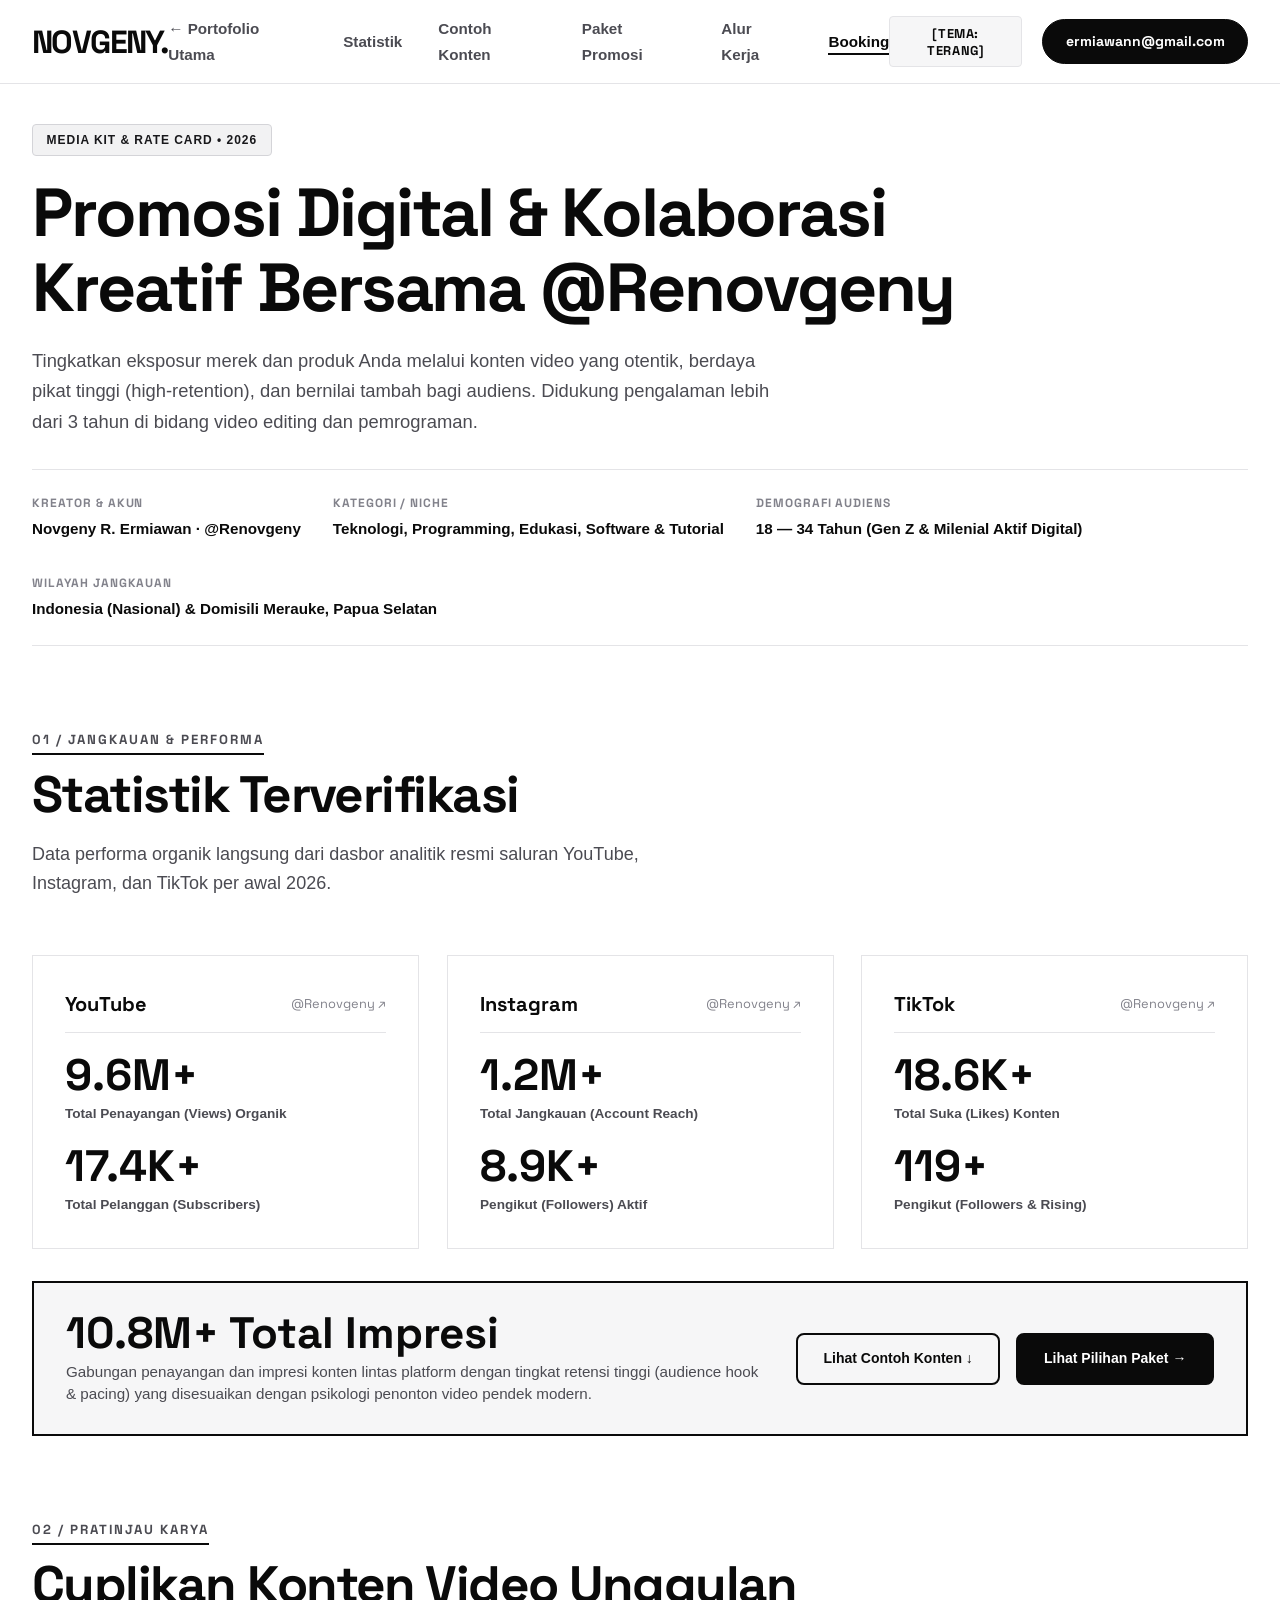
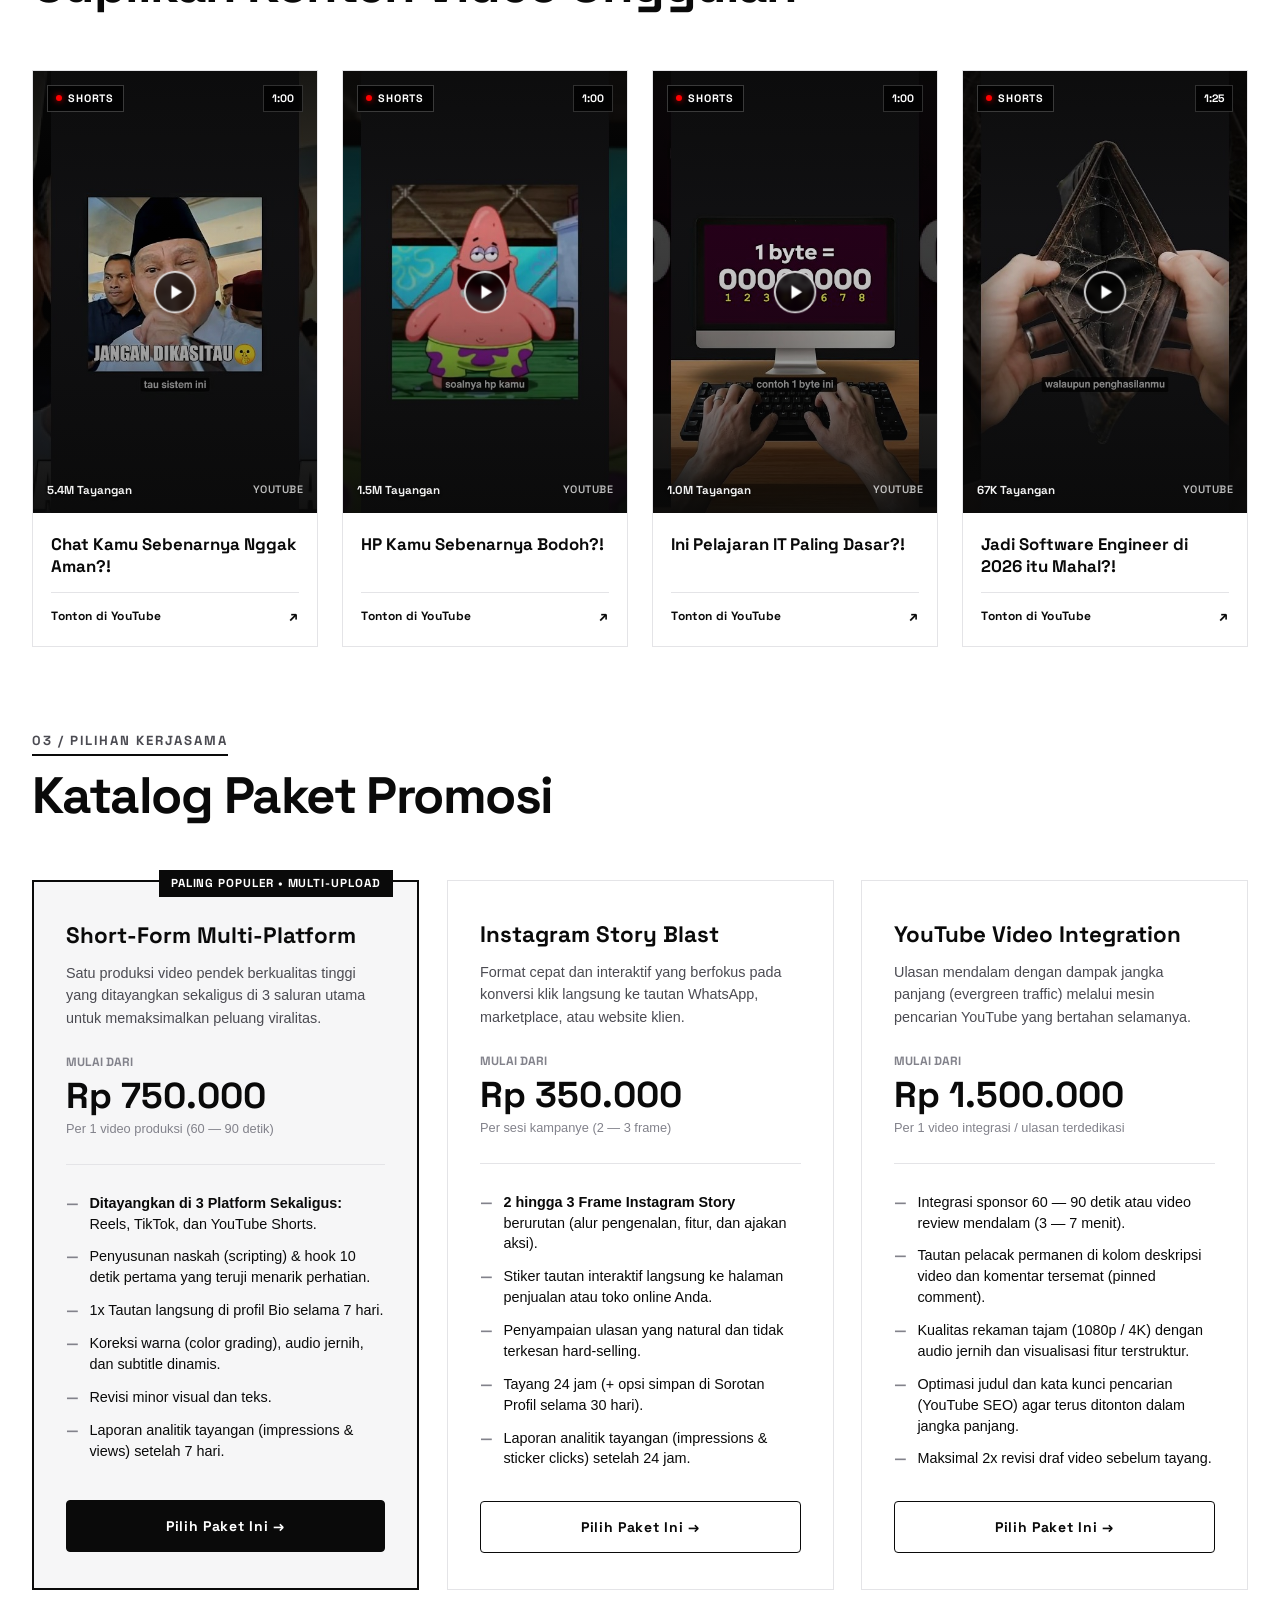
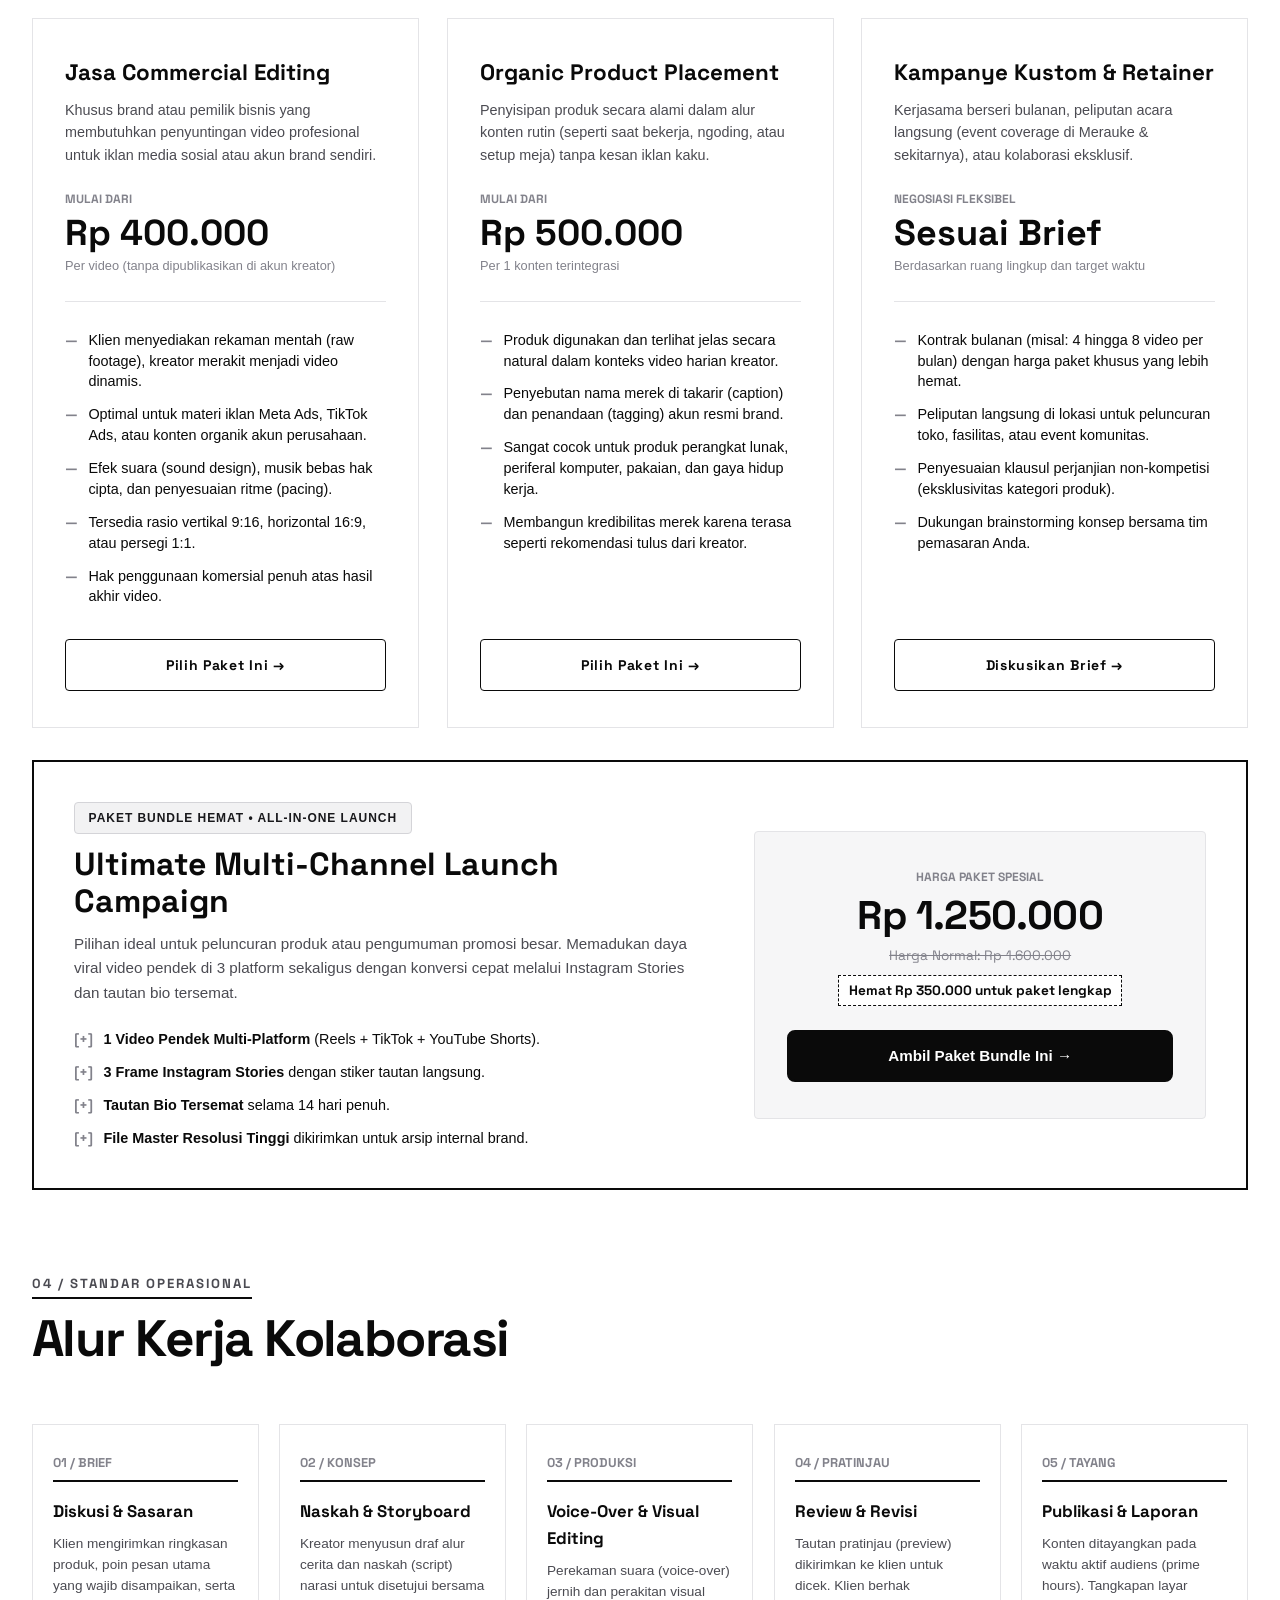
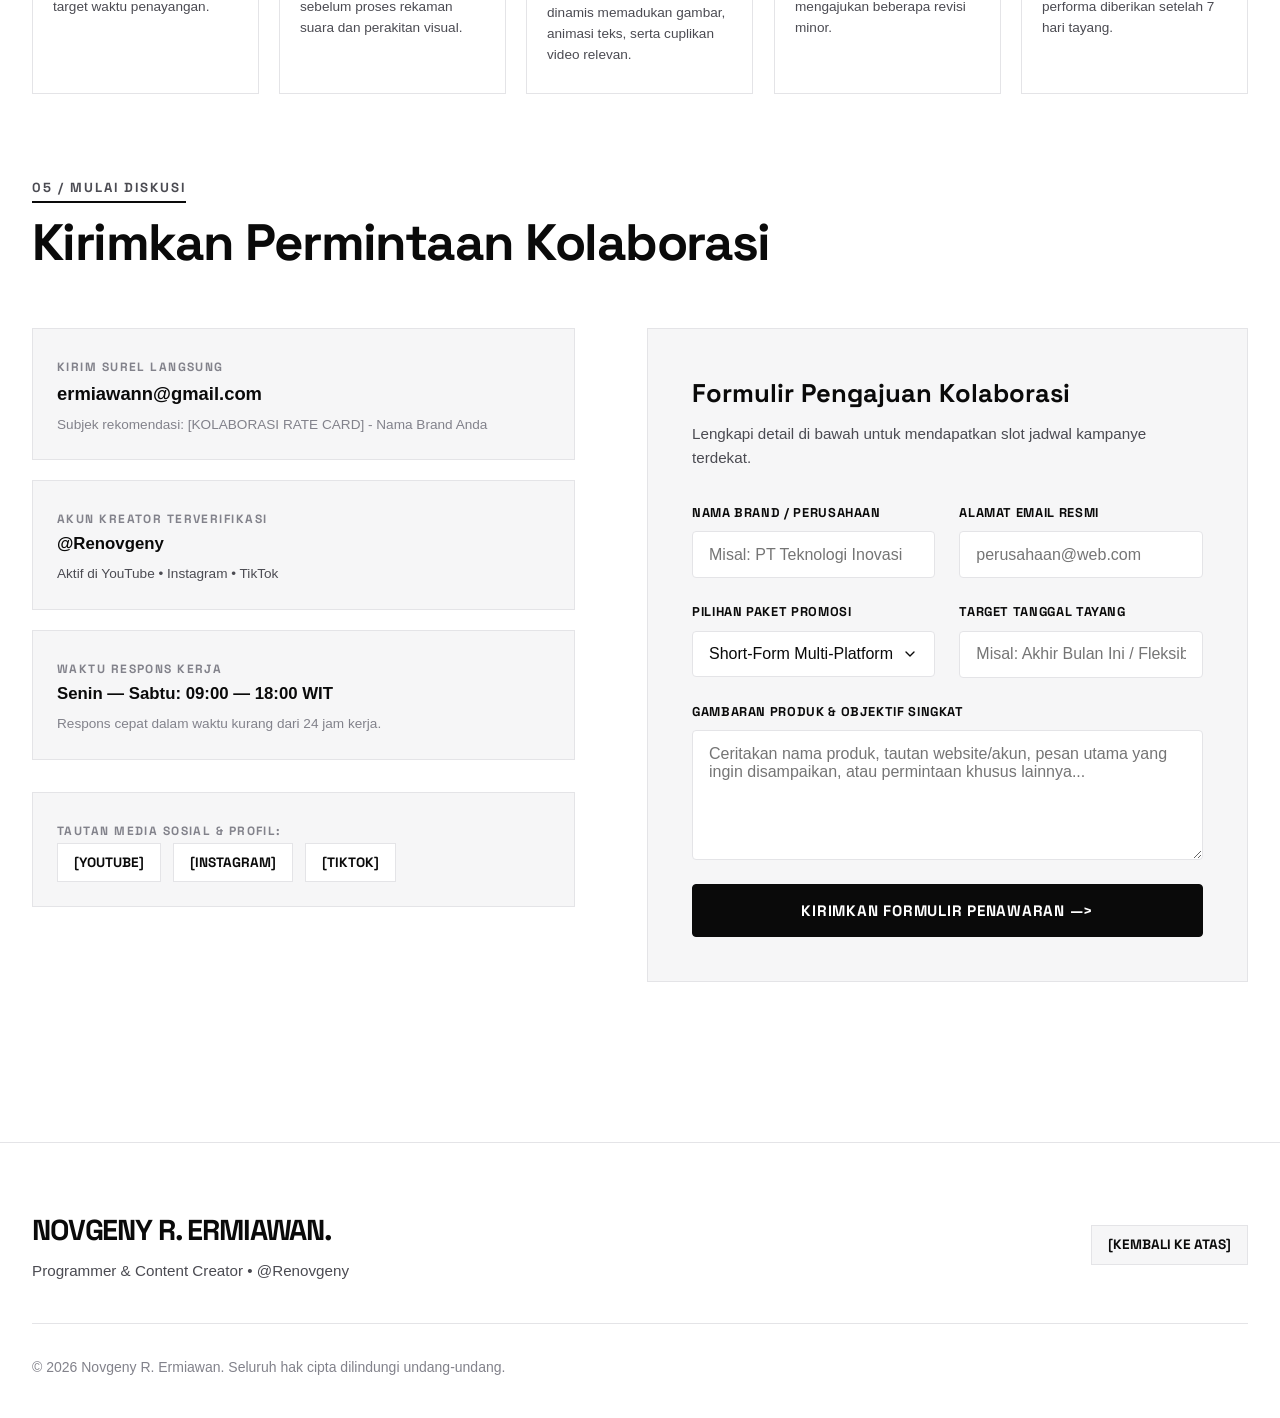
==== commit 57dce2a6: "ubah placeholder di rate card" ====
--- a/rate-card/index.html
+++ b/rate-card/index.html
@@ -750,12 +750,12 @@
             <div class="form-row">
               <div class="form-group">
                 <label for="brandName" class="form-label">Nama Brand / Perusahaan</label>
-                <input type="text" id="brandName" name="brand" class="form-input" placeholder="Misal: PT Teknologi Kreatif" required>
+                <input type="text" id="brandName" name="brand" class="form-input" placeholder="Misal: PT Teknologi Inovasi" required>
               </div>
 
               <div class="form-group">
                 <label for="brandEmail" class="form-label">Alamat Email Resmi</label>
-                <input type="email" id="brandEmail" name="email" class="form-input" placeholder="partnership@brandanda.com" required>
+                <input type="email" id="brandEmail" name="email" class="form-input" placeholder="perusahaan@web.com" required>
               </div>
             </div>
 
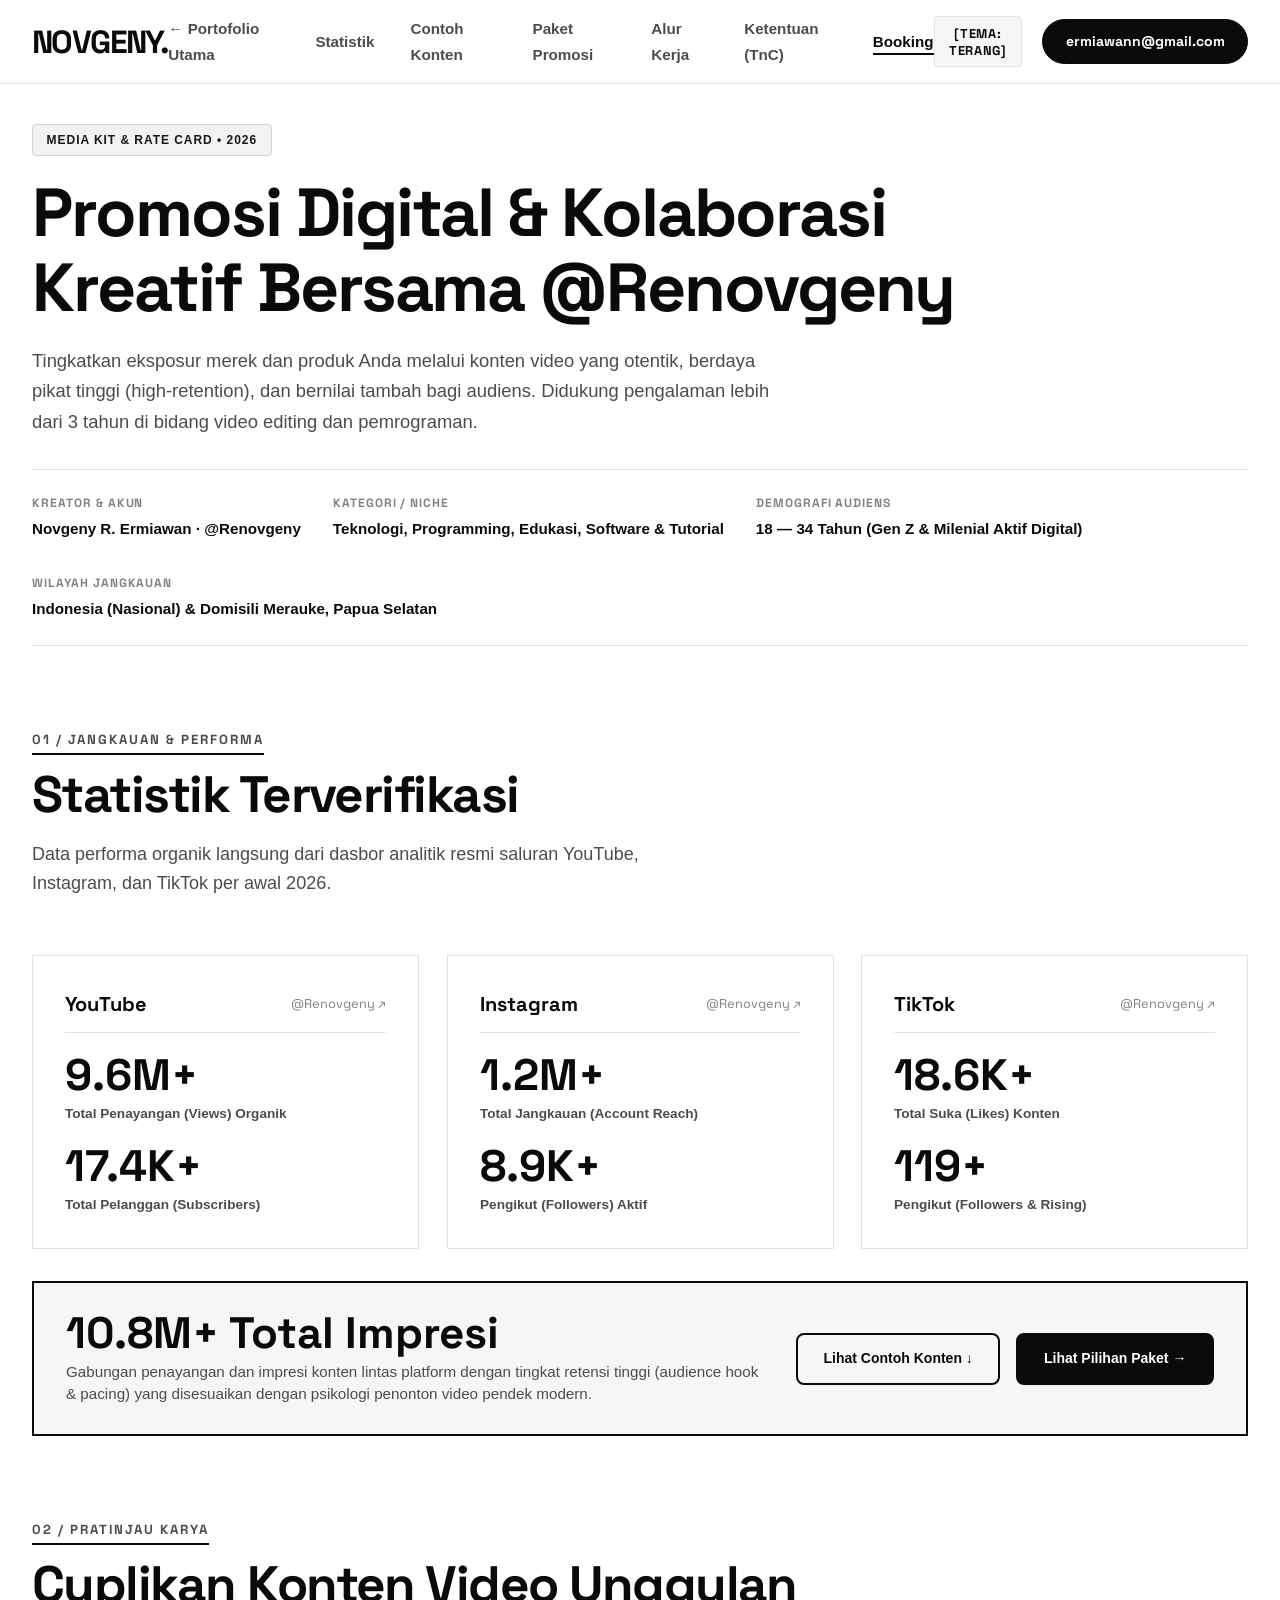
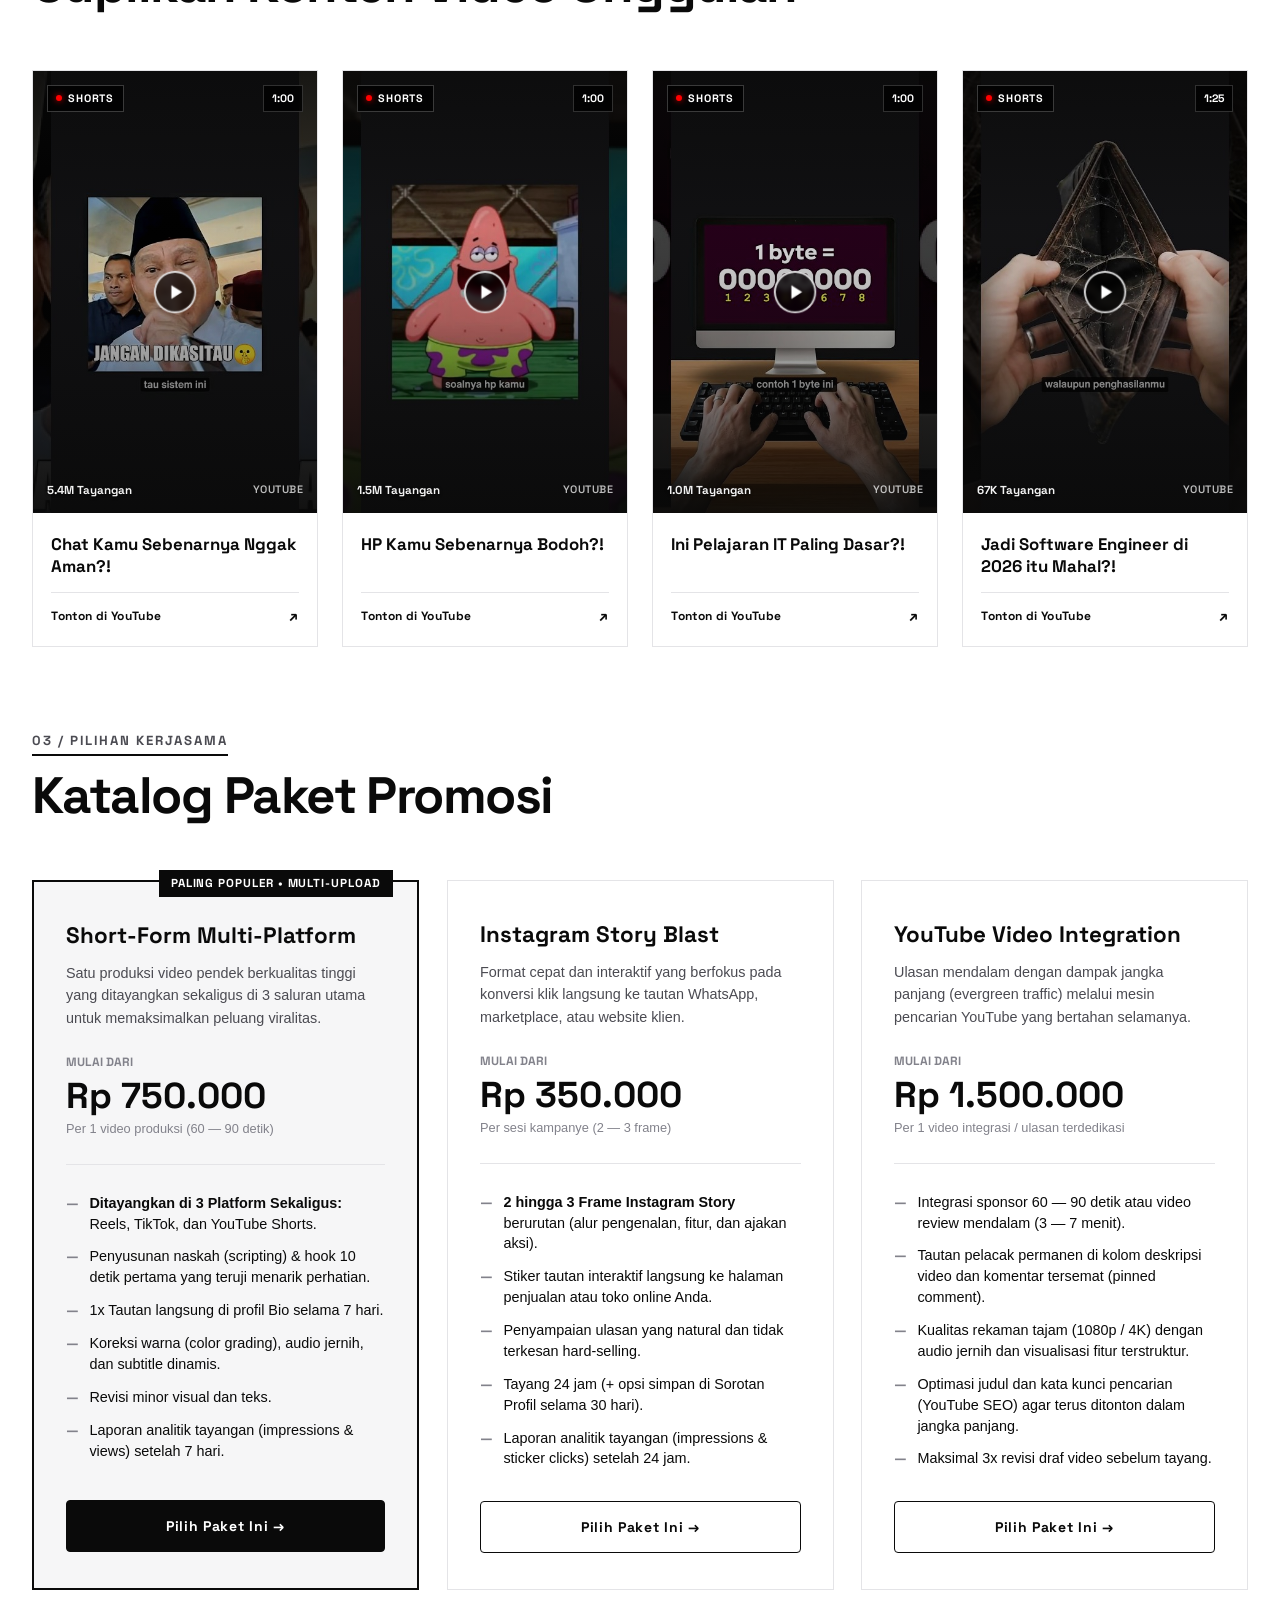
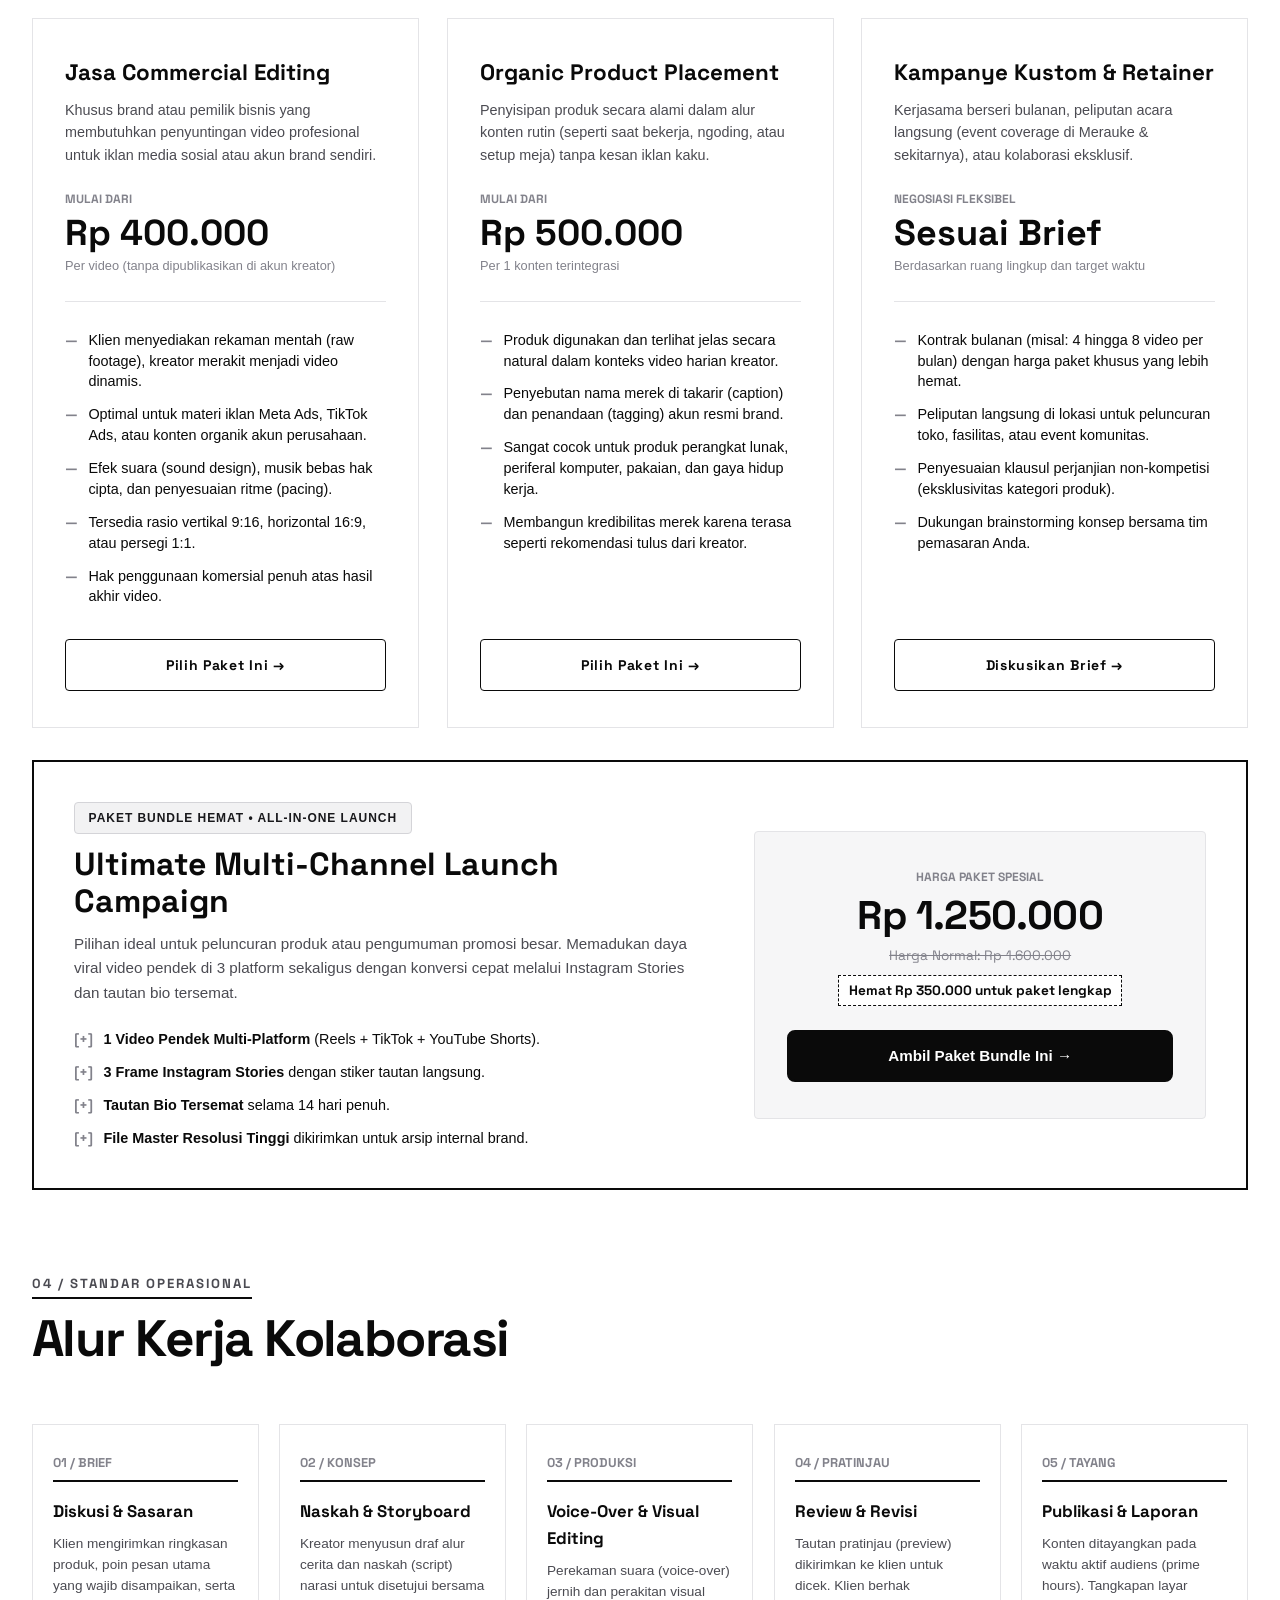
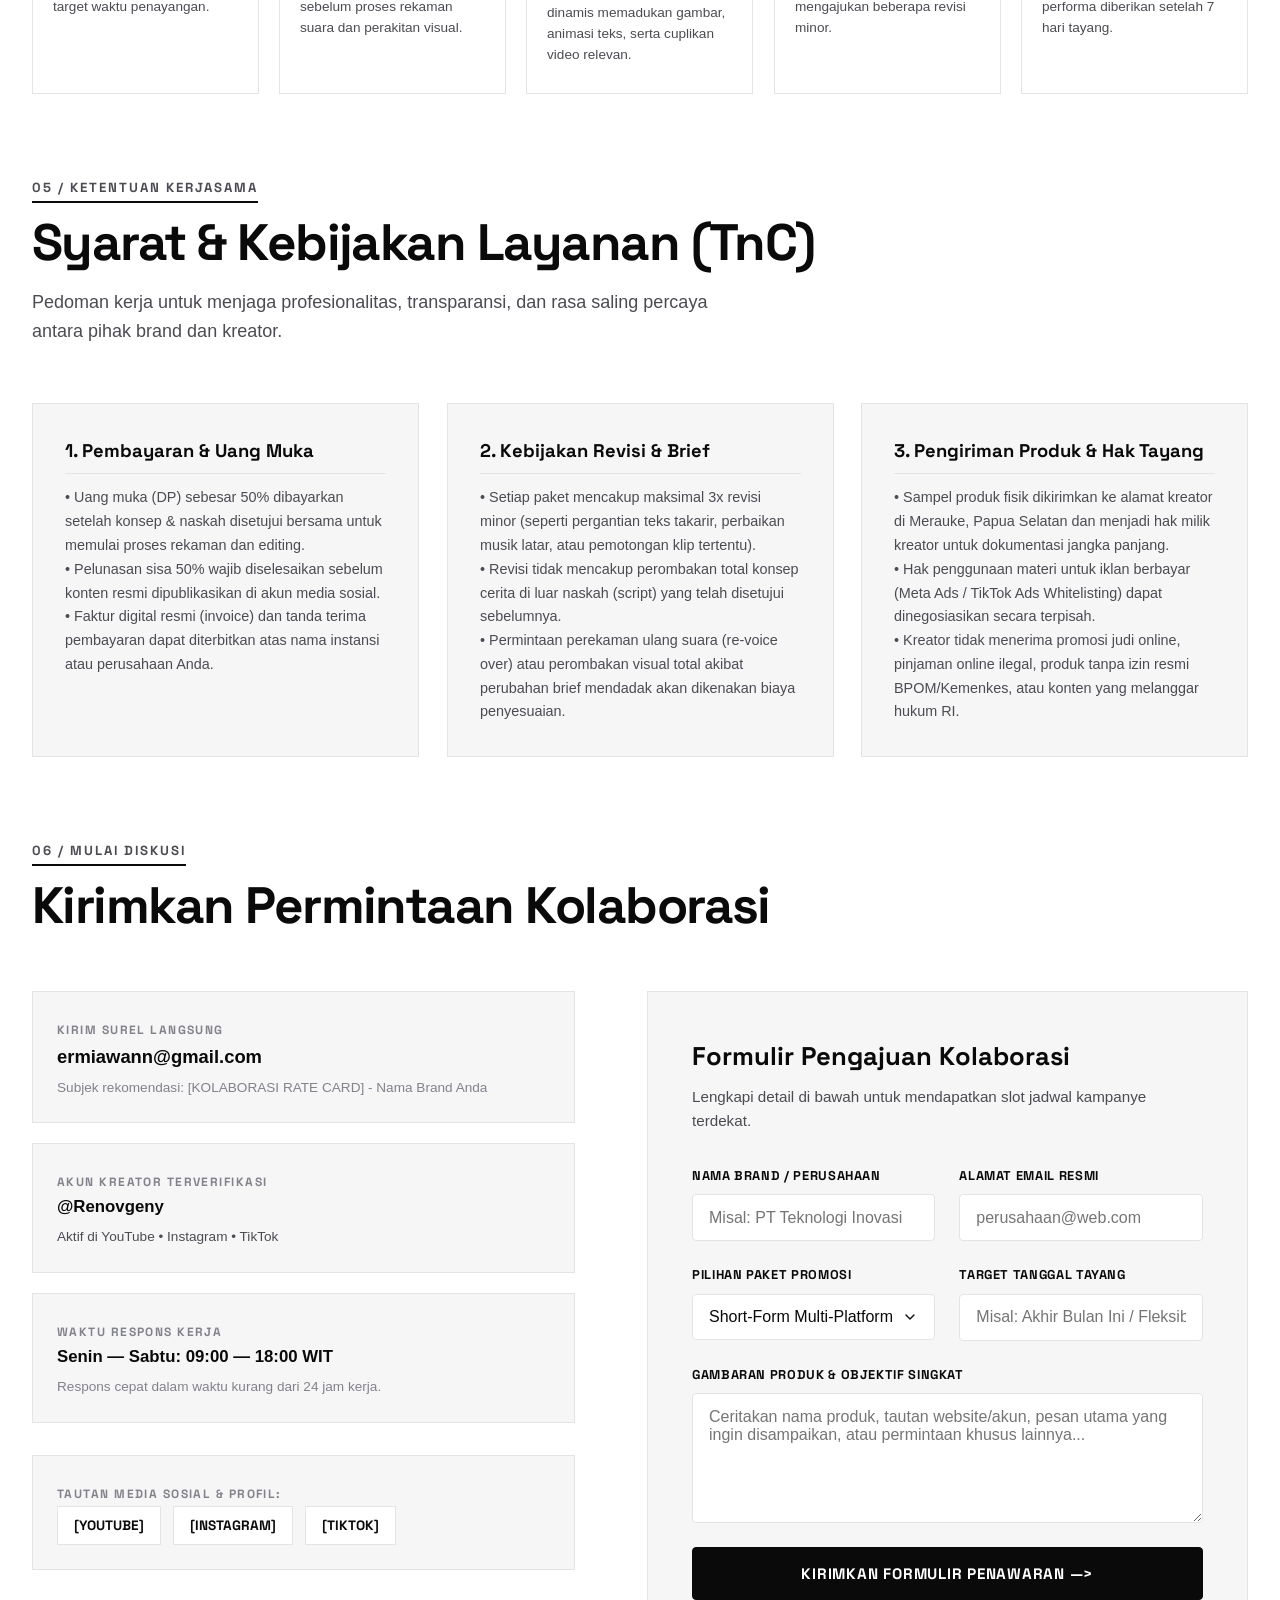
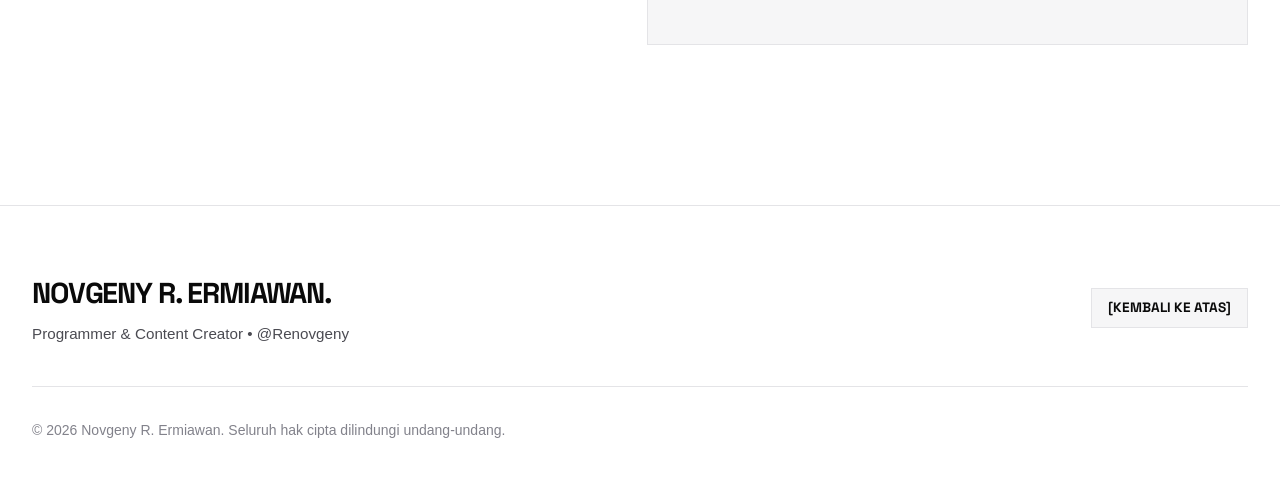
==== commit 9d776d95: "tambah tnc di rate card" ====
--- a/rate-card/index.html
+++ b/rate-card/index.html
@@ -46,6 +46,7 @@
           <li><a href="#karya" class="nav-link">Contoh Konten</a></li>
           <li><a href="#paket" class="nav-link">Paket Promosi</a></li>
           <li><a href="#alur" class="nav-link">Alur Kerja</a></li>
+          <li><a href="#tnc" class="nav-link">Ketentuan (TnC)</a></li>
           <li><a href="#booking" class="nav-link">Booking</a></li>
         </ul>
 
@@ -434,7 +435,7 @@
             </li>
             <li class="pricing-feature-item">
               <span class="pricing-feature-bullet">&mdash;</span>
-              <span>Maksimal 2x revisi draf video sebelum tayang.</span>
+              <span>Maksimal 3x revisi draf video sebelum tayang.</span>
             </li>
           </ul>
           <a href="#booking" class="btn-pricing-outline" data-package="YouTube Video Integration">
@@ -647,14 +648,14 @@
     </section>
 
     <!-- ==========================================================================
-         SECTION 04: TERMS & CONDITIONS (Disembunyikan Sementara)
-         ========================================================================== 
-    <section class="container" style="margin-top: 5rem;">
+         SECTION 05: TERMS & CONDITIONS (KETENTUAN KERJASAMA)
+         ========================================================================== -->
+    <section class="container" id="tnc" style="margin-top: 5rem;">
       <div class="section-header">
-        <span class="section-label">Ketentuan Kerjasama</span>
-        <h2 class="section-title">Syarat &amp; Kebijakan Layanan</h2>
+        <span class="section-label">05 / Ketentuan Kerjasama</span>
+        <h2 class="section-title">Syarat &amp; Kebijakan Layanan (TnC)</h2>
         <p class="section-subtitle">
-          Pedoman kerja untuk menjaga profesionalitas dan rasa saling percaya antara pihak brand dan kreator.
+          Pedoman kerja untuk menjaga profesionalitas, transparansi, dan rasa saling percaya antara pihak brand dan kreator.
         </p>
       </div>
 
@@ -662,38 +663,38 @@
         <div class="terms-card">
           <h4 class="terms-title">1. Pembayaran &amp; Uang Muka</h4>
           <p class="terms-text">
-            &bull; Uang muka (DP) sebesar 50% dibayarkan setelah konsep/naskah disetujui untuk memulai proses produksi.<br>
+            &bull; Uang muka (DP) sebesar 50% dibayarkan setelah konsep &amp; naskah disetujui bersama untuk memulai proses rekaman dan editing.<br>
             &bull; Pelunasan sisa 50% wajib diselesaikan sebelum konten resmi dipublikasikan di akun media sosial.<br>
-            &bull; Faktur digital (invoice) dan bukti pembayaran resmi dapat diterbitkan atas nama perusahaan Anda.
+            &bull; Faktur digital resmi (invoice) dan tanda terima pembayaran dapat diterbitkan atas nama instansi atau perusahaan Anda.
           </p>
         </div>
 
         <div class="terms-card">
-          <h4 class="terms-title">2. Kebijakan Revisi &amp; Rekaman Ulang</h4>
+          <h4 class="terms-title">2. Kebijakan Revisi &amp; Brief</h4>
           <p class="terms-text">
-            &bull; Termasuk maksimal 2x revisi minor (seperti pergantian takarir, perbaikan musik latar, atau pemotongan bagian tertentu).<br>
-            &bull; Revisi tidak mencakup perubahan total alur cerita di luar naskah yang sudah disetujui sebelumnya.<br>
-            &bull; Permintaan perekaman ulang suara (re-voice over) atau perombakan visual total akibat perubahan brief dari pihak klien akan dikenakan biaya penyesuaian.
+            &bull; Setiap paket mencakup maksimal 3x revisi minor (seperti pergantian teks takarir, perbaikan musik latar, atau pemotongan klip tertentu).<br>
+            &bull; Revisi tidak mencakup perombakan total konsep cerita di luar naskah (script) yang telah disetujui sebelumnya.<br>
+            &bull; Permintaan perekaman ulang suara (re-voice over) atau perombakan visual total akibat perubahan brief mendadak akan dikenakan biaya penyesuaian.
           </p>
         </div>
 
         <div class="terms-card">
-          <h4 class="terms-title">3. Pengiriman Produk &amp; Etika Konten</h4>
+          <h4 class="terms-title">3. Pengiriman Produk &amp; Hak Tayang</h4>
           <p class="terms-text">
-            &bull; Produk fisik dikirimkan ke alamat kreator di Merauke, Papua Selatan dan menjadi hak milik kreator untuk dokumentasi.<br>
-            &bull; Kreator tidak menerima tawaran promosi judi online, pinjaman online ilegal, produk tanpa izin resmi BPOM/Kemenkes, atau konten yang melanggar hukum RI.
+            &bull; Sampel produk fisik dikirimkan ke alamat kreator di Merauke, Papua Selatan dan menjadi hak milik kreator untuk dokumentasi jangka panjang.<br>
+            &bull; Hak penggunaan materi untuk iklan berbayar (Meta Ads / TikTok Ads Whitelisting) dapat dinegosiasikan secara terpisah.<br>
+            &bull; Kreator tidak menerima promosi judi online, pinjaman online ilegal, produk tanpa izin resmi BPOM/Kemenkes, atau konten yang melanggar hukum RI.
           </p>
         </div>
       </div>
     </section>
-    -->
 
     <!-- ==========================================================================
-         SECTION 05: BOOKING & INQUIRY FORM
+         SECTION 06: BOOKING & INQUIRY FORM
          ========================================================================== -->
     <section class="container" id="booking" style="margin-top: 5rem; margin-bottom: 4rem;">
       <div class="section-header">
-        <span class="section-label">05 / Mulai Diskusi</span>
+        <span class="section-label">06 / Mulai Diskusi</span>
         <h2 class="section-title">Kirimkan Permintaan Kolaborasi</h2>
       </div>
 
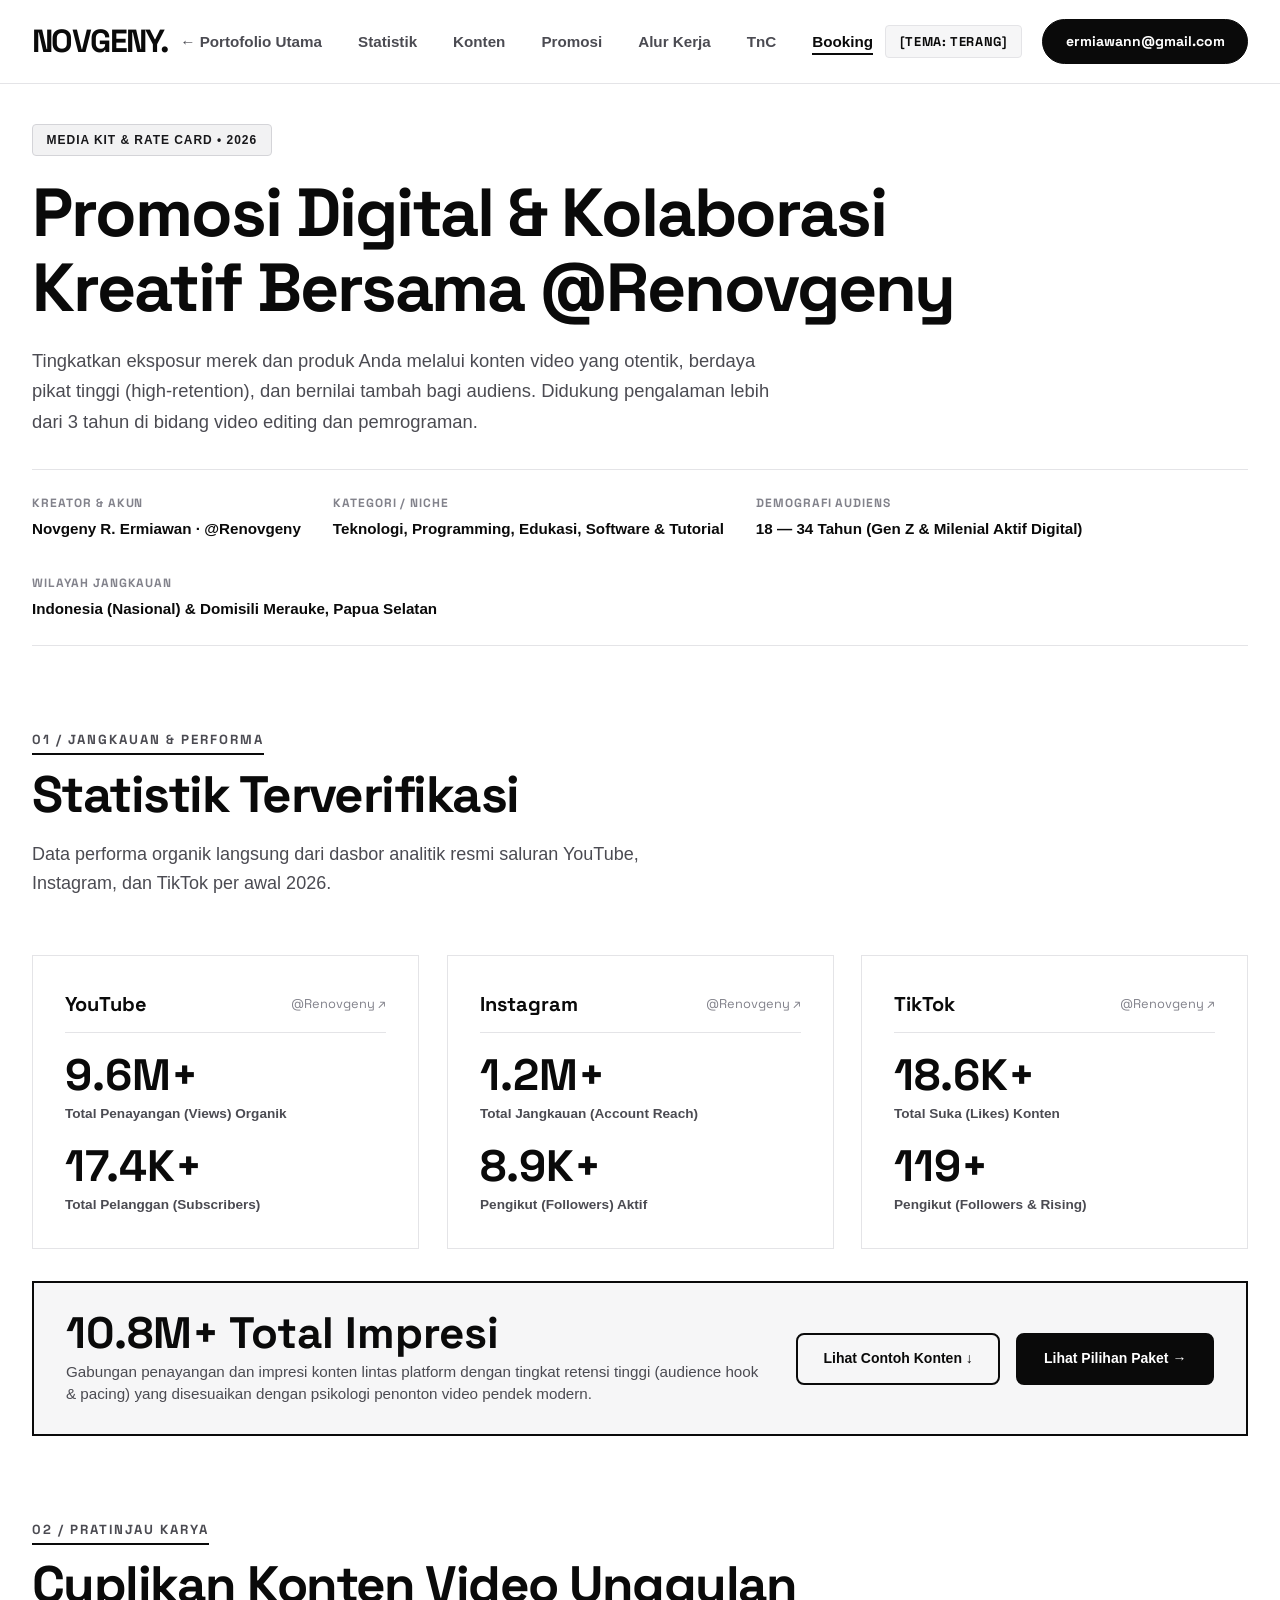
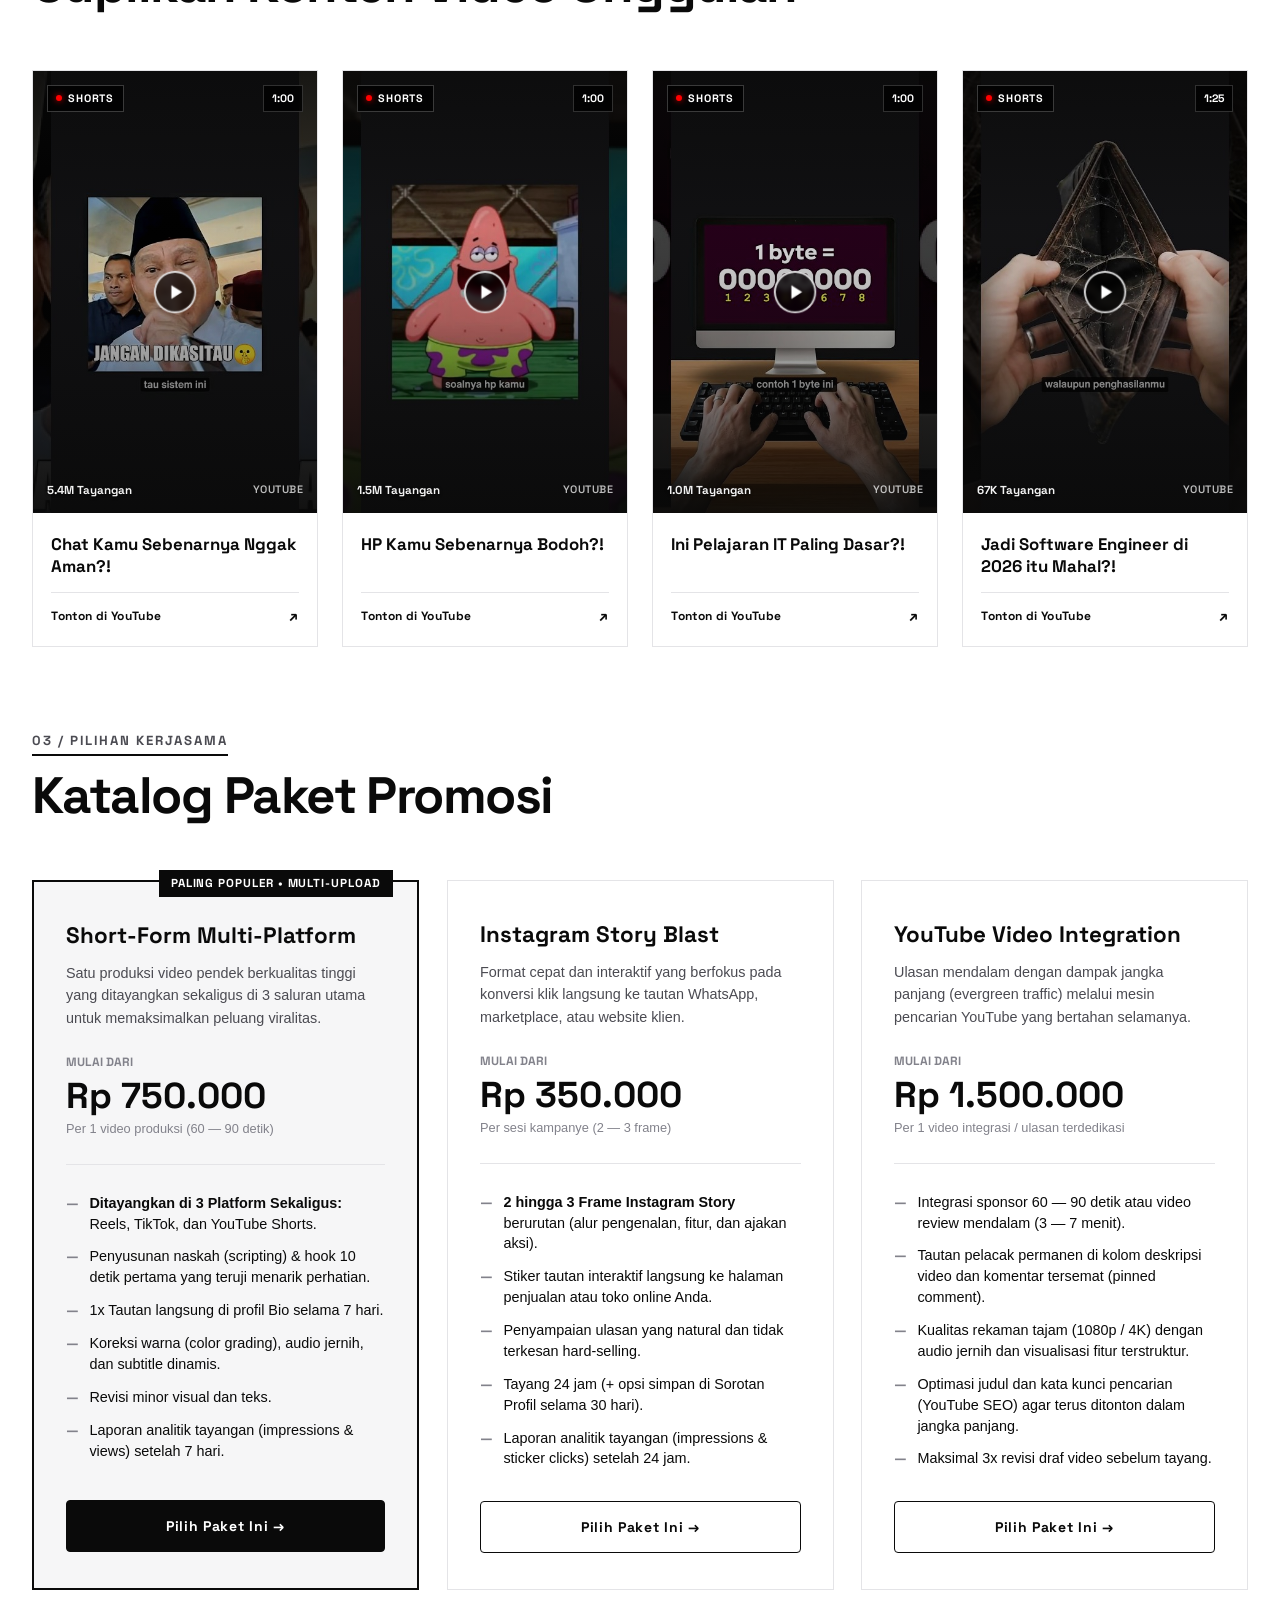
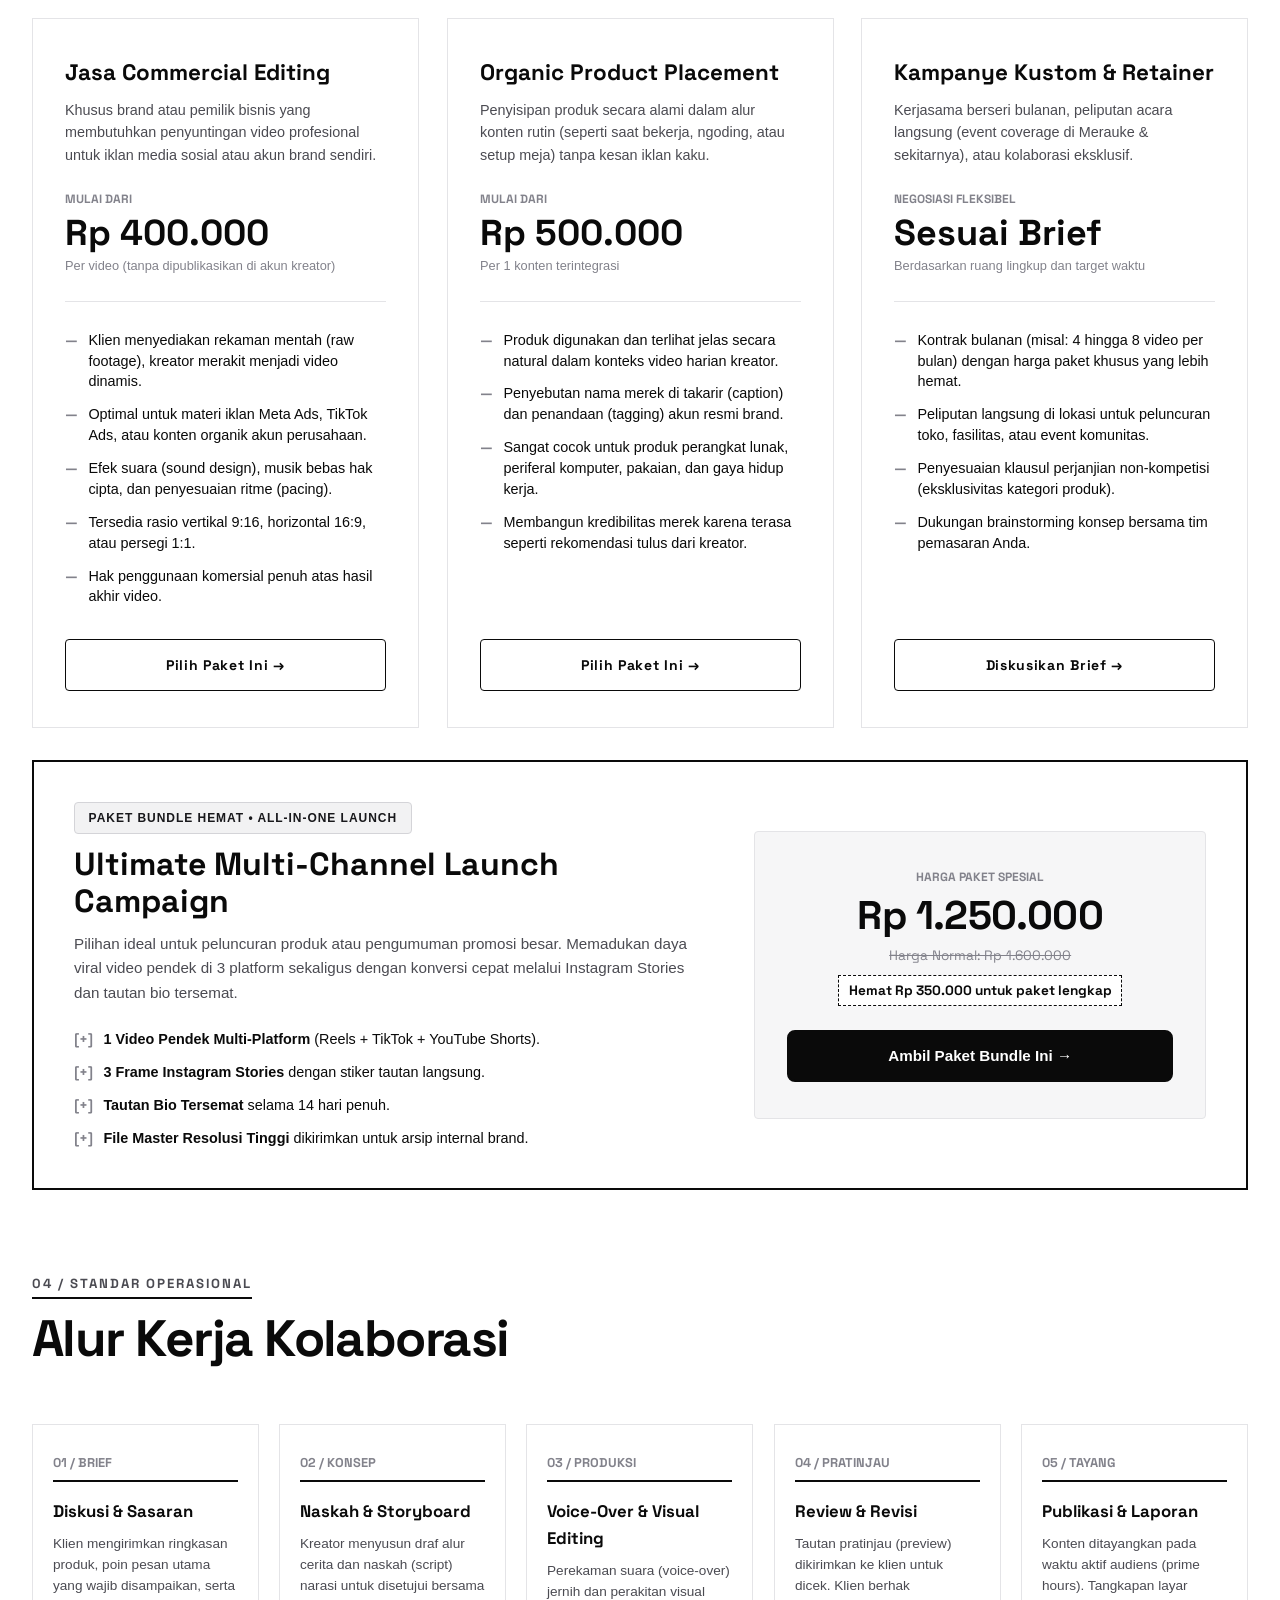
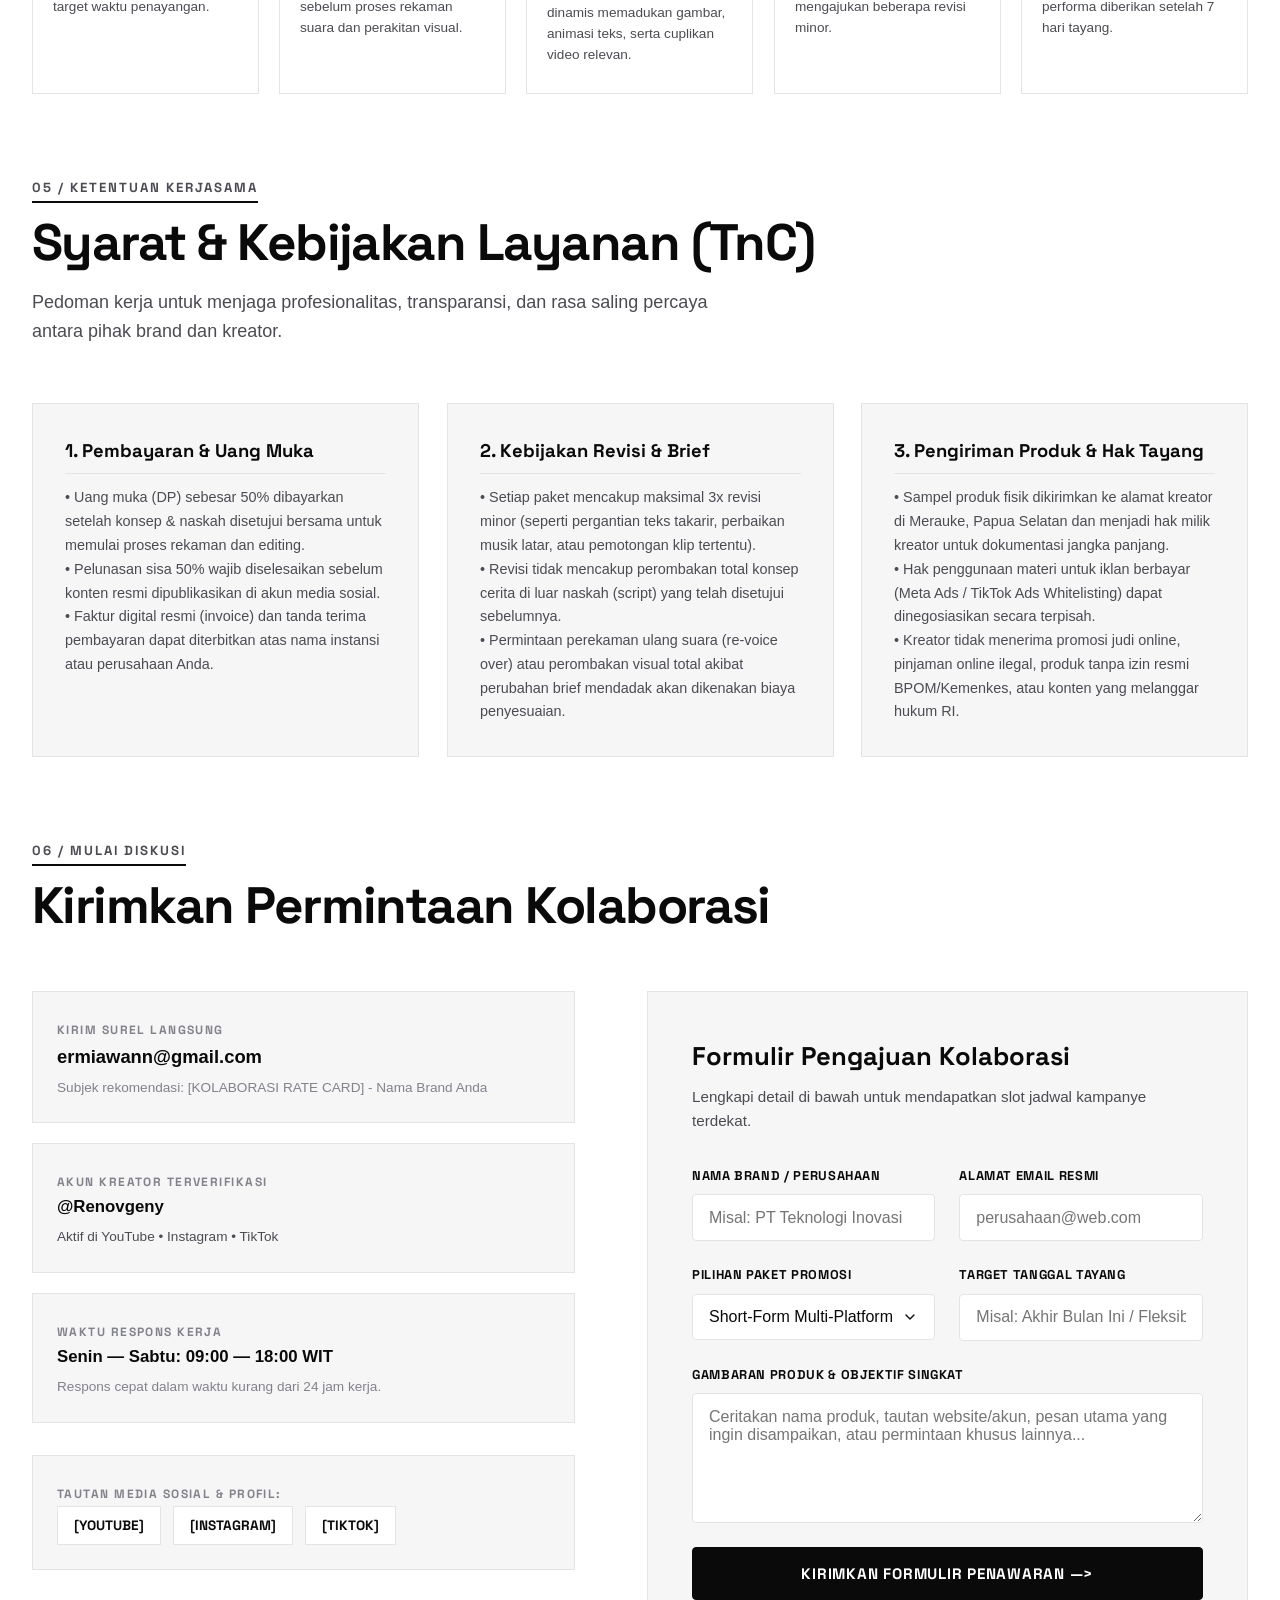
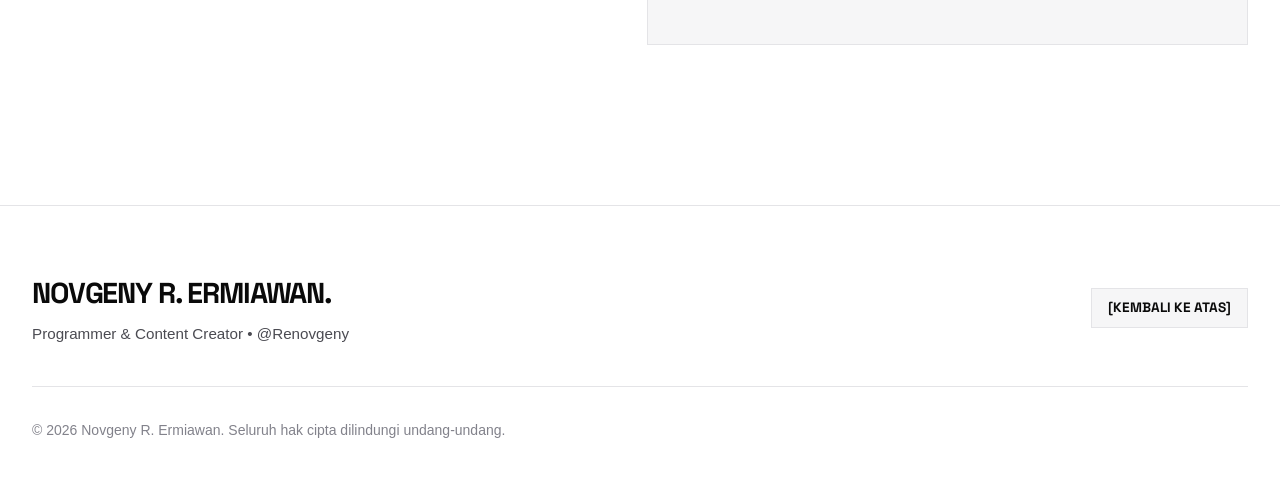
==== commit e142e357: "sesuaikan navbar" ====
--- a/rate-card/index.html
+++ b/rate-card/index.html
@@ -43,10 +43,10 @@
         <ul class="nav-links" id="navLinks">
           <li><a href="../index.html" class="nav-link">&larr; Portofolio Utama</a></li>
           <li><a href="#statistik" class="nav-link">Statistik</a></li>
-          <li><a href="#karya" class="nav-link">Contoh Konten</a></li>
-          <li><a href="#paket" class="nav-link">Paket Promosi</a></li>
+          <li><a href="#karya" class="nav-link">Konten</a></li>
+          <li><a href="#paket" class="nav-link">Promosi</a></li>
           <li><a href="#alur" class="nav-link">Alur Kerja</a></li>
-          <li><a href="#tnc" class="nav-link">Ketentuan (TnC)</a></li>
+          <li><a href="#tnc" class="nav-link">TnC</a></li>
           <li><a href="#booking" class="nav-link">Booking</a></li>
         </ul>
 
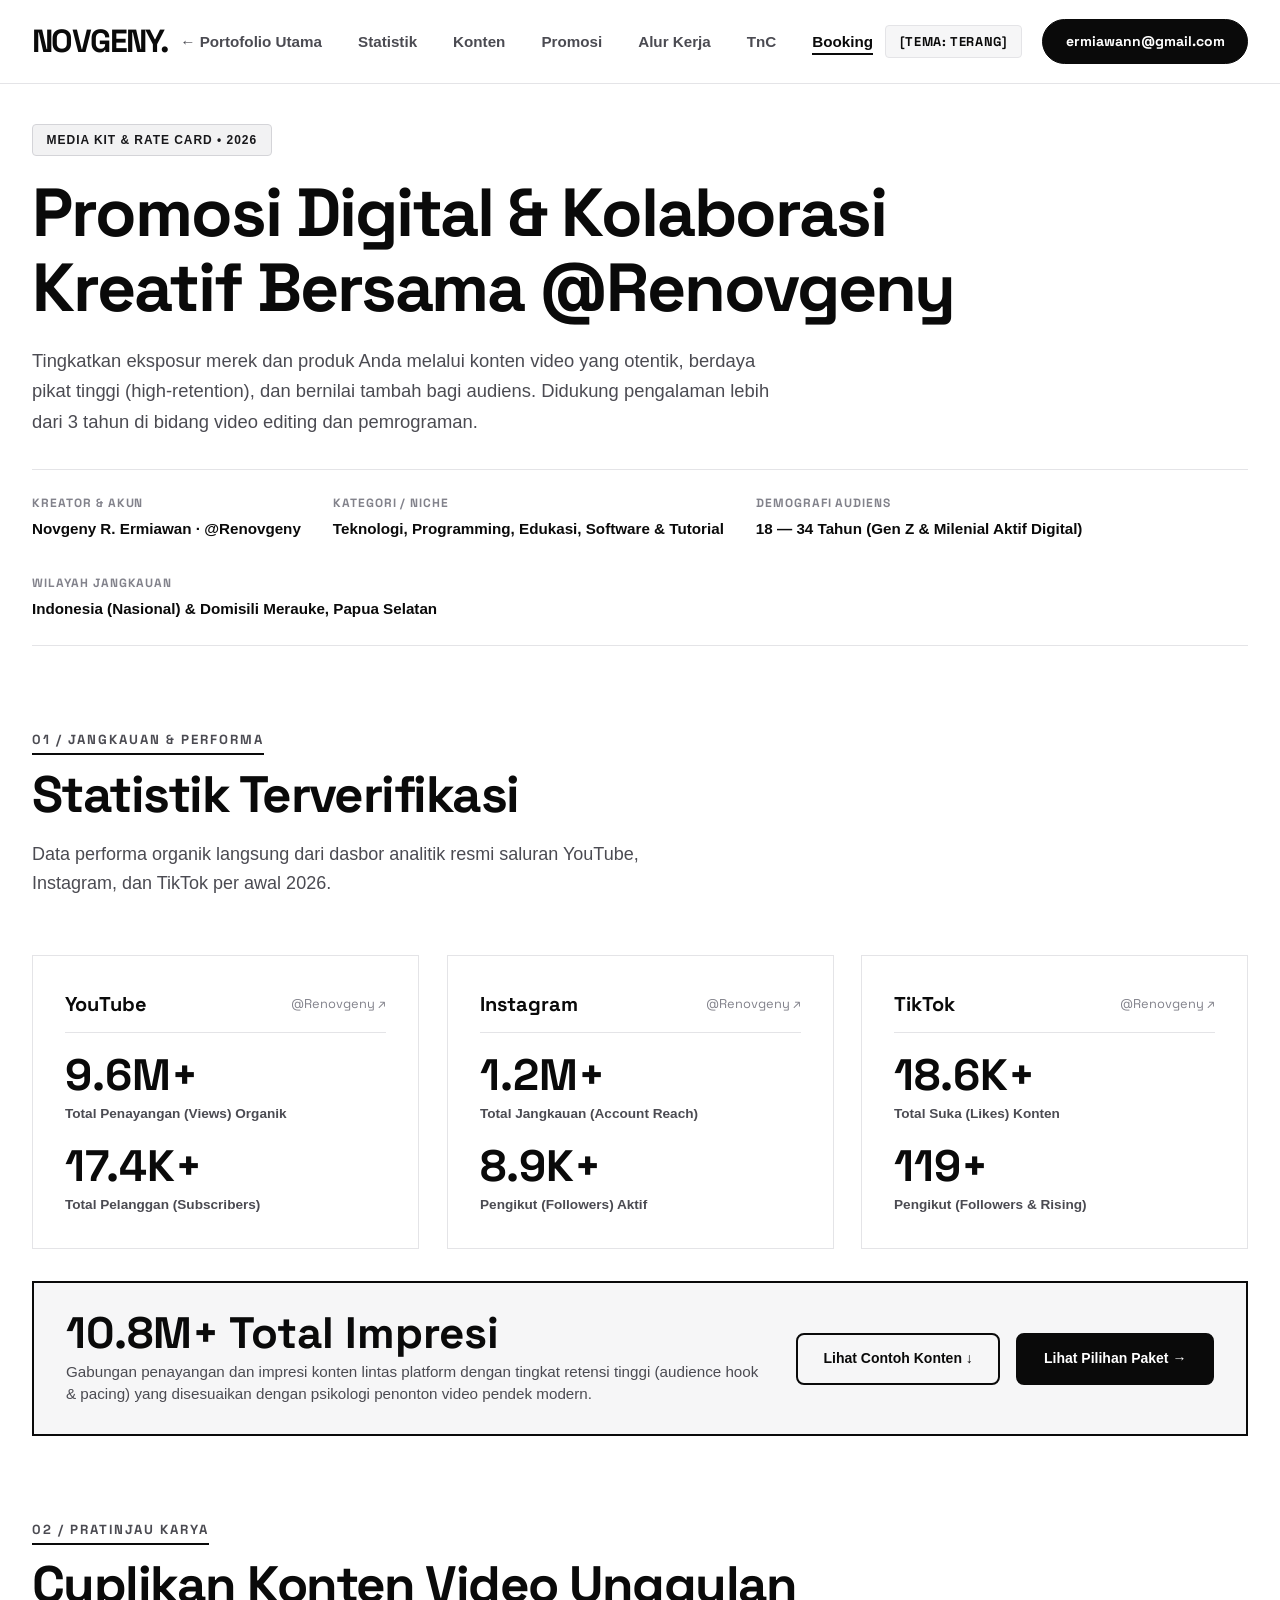
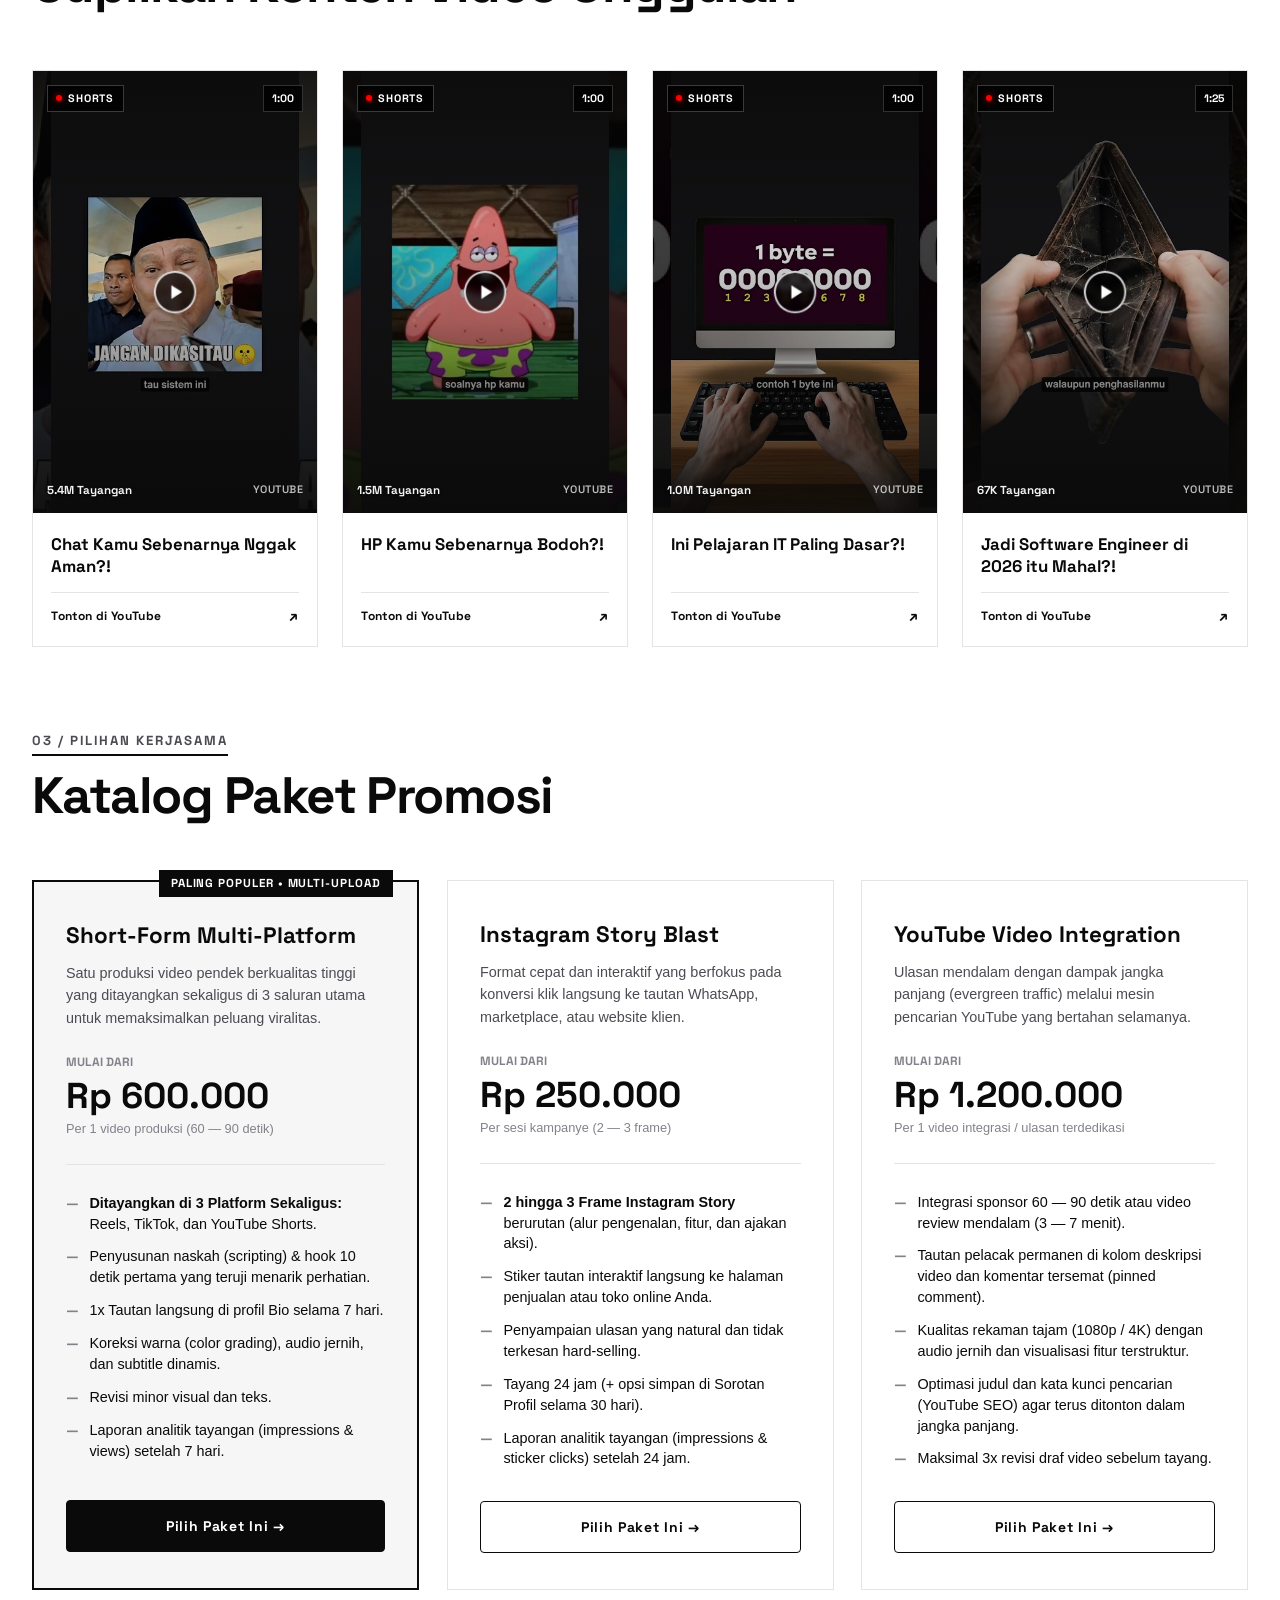
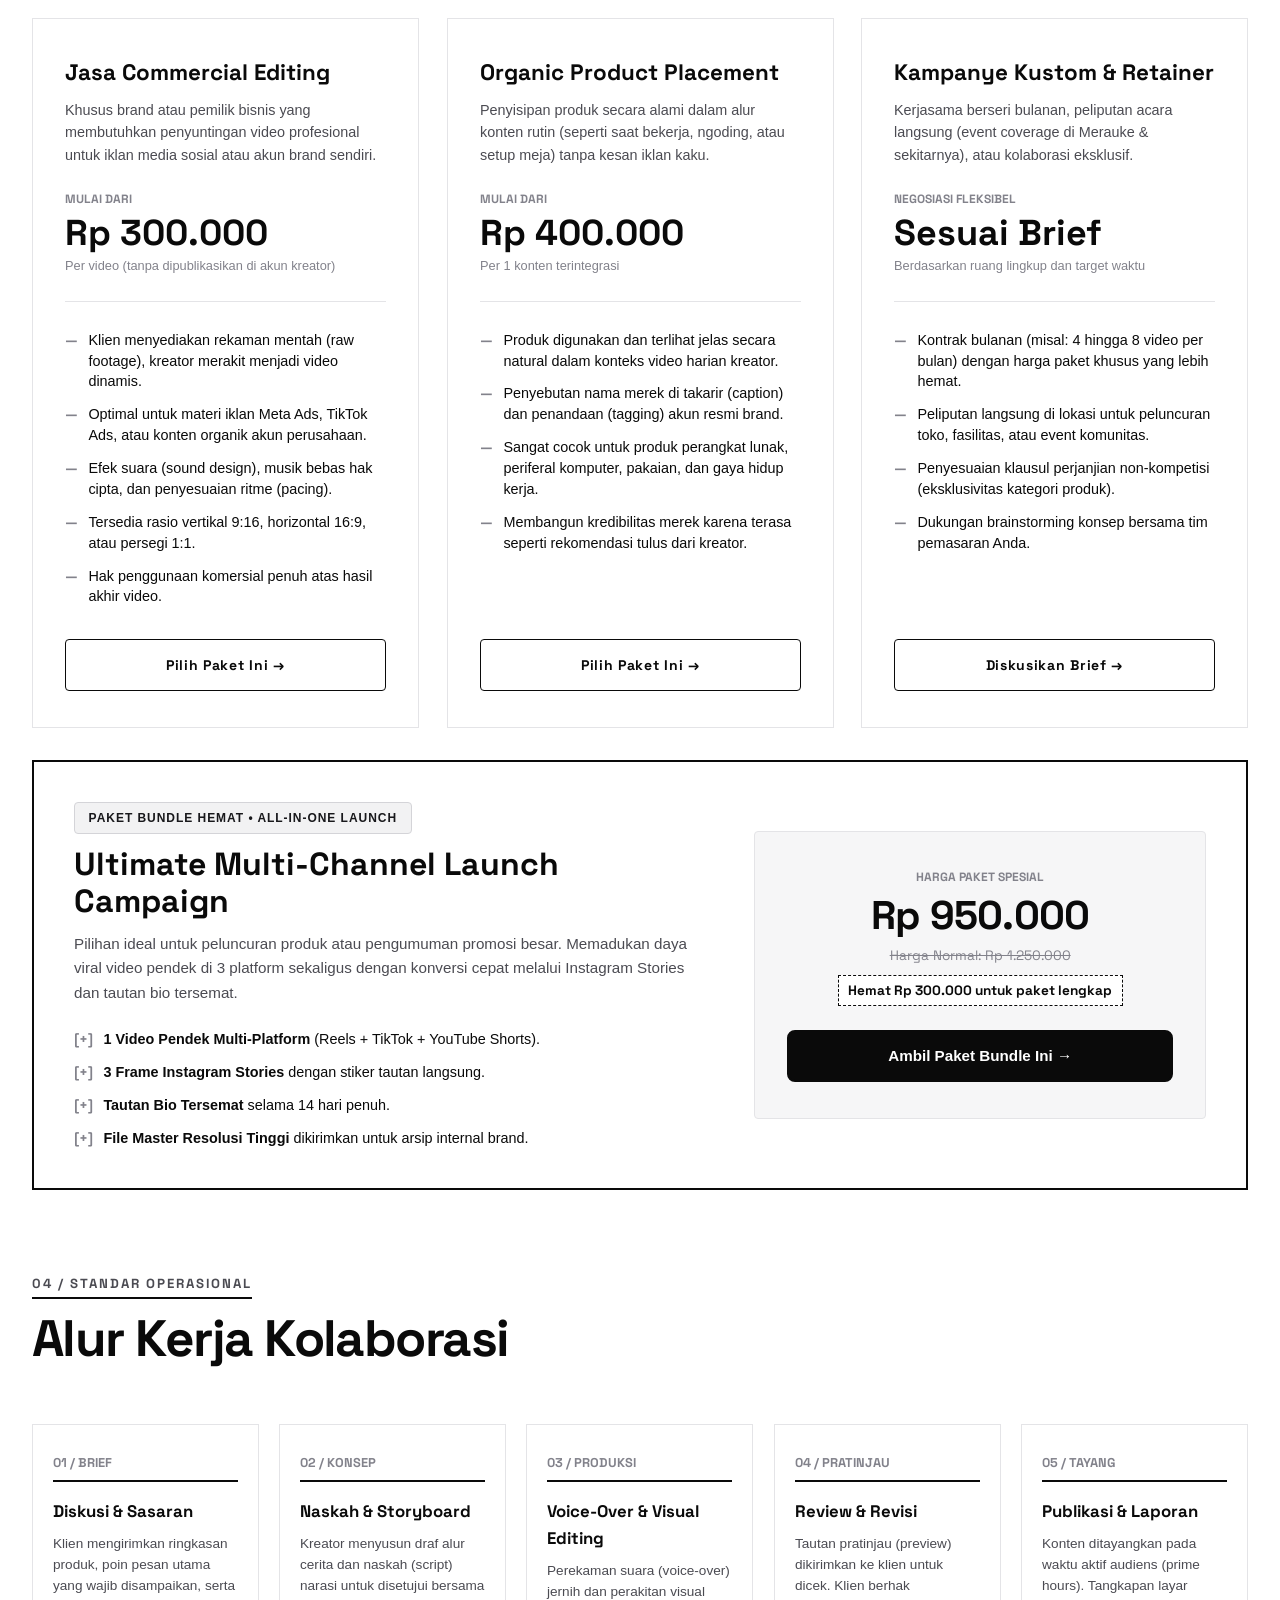
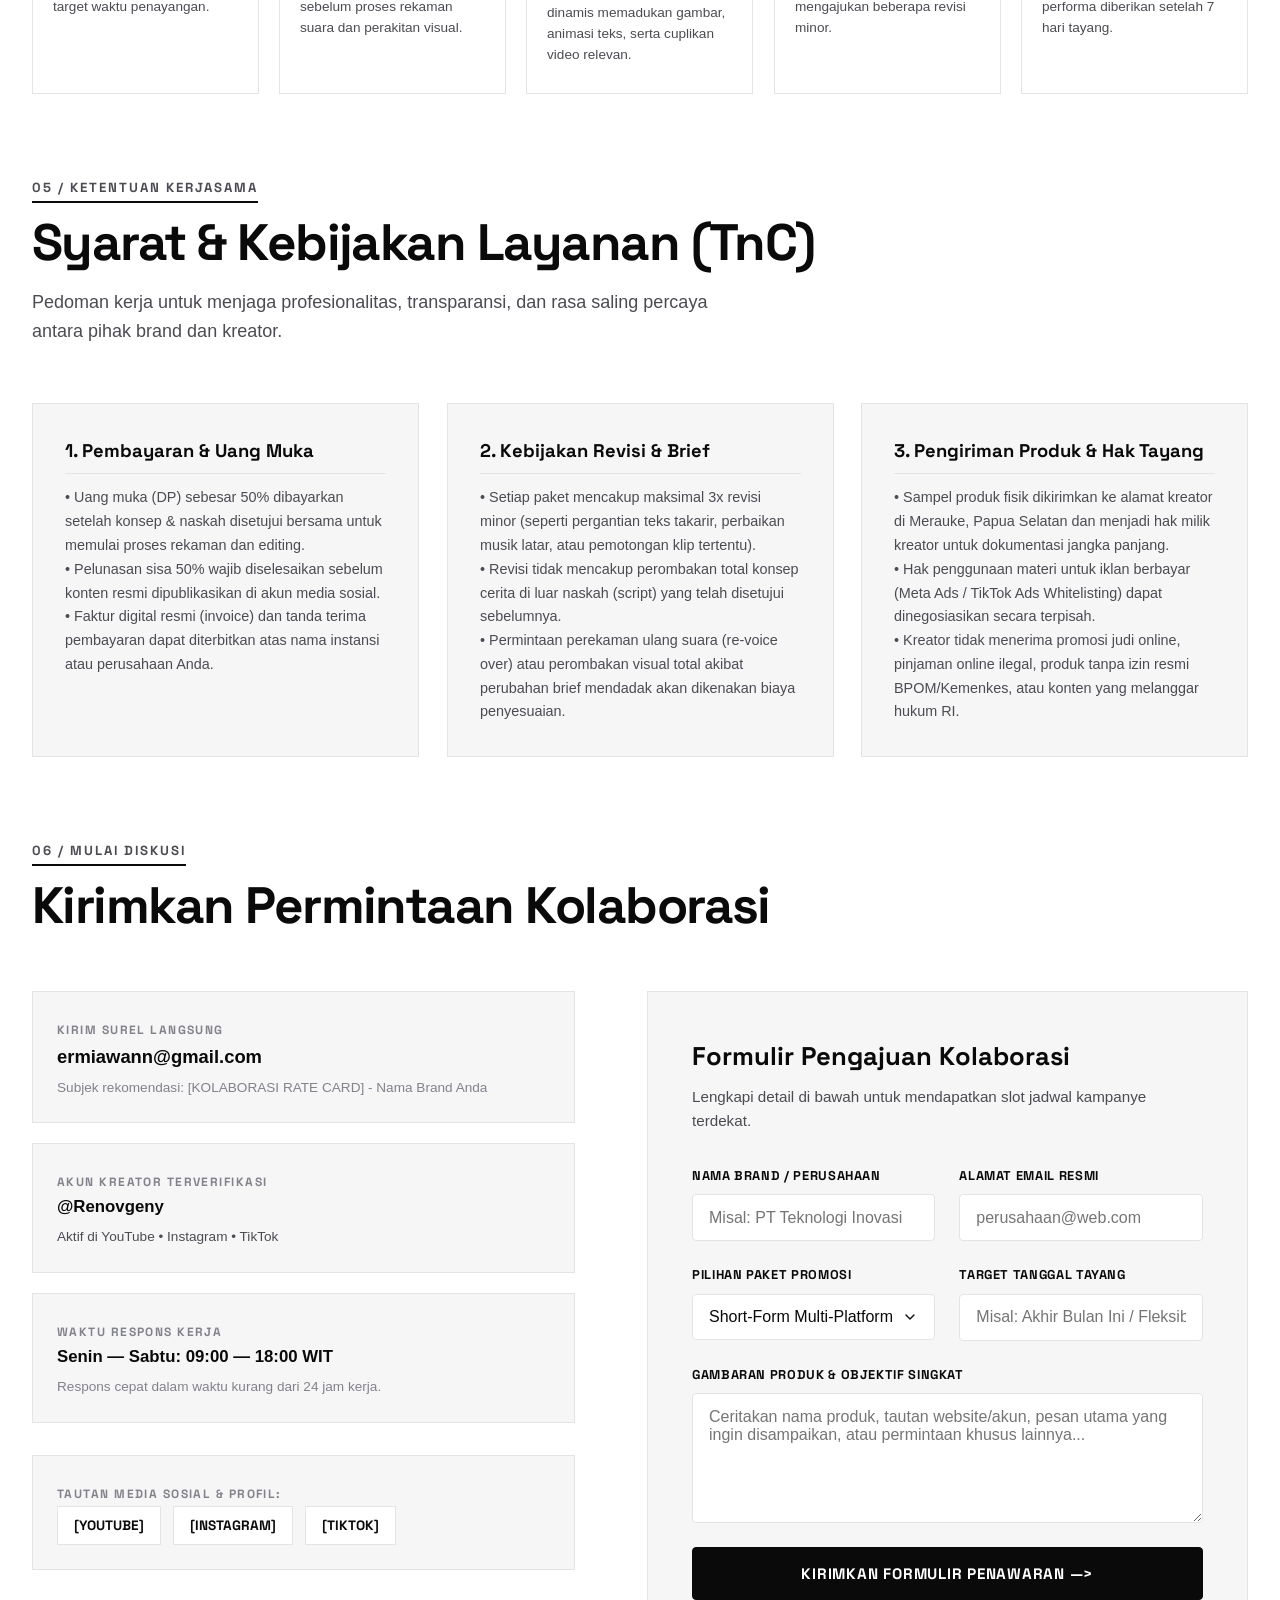
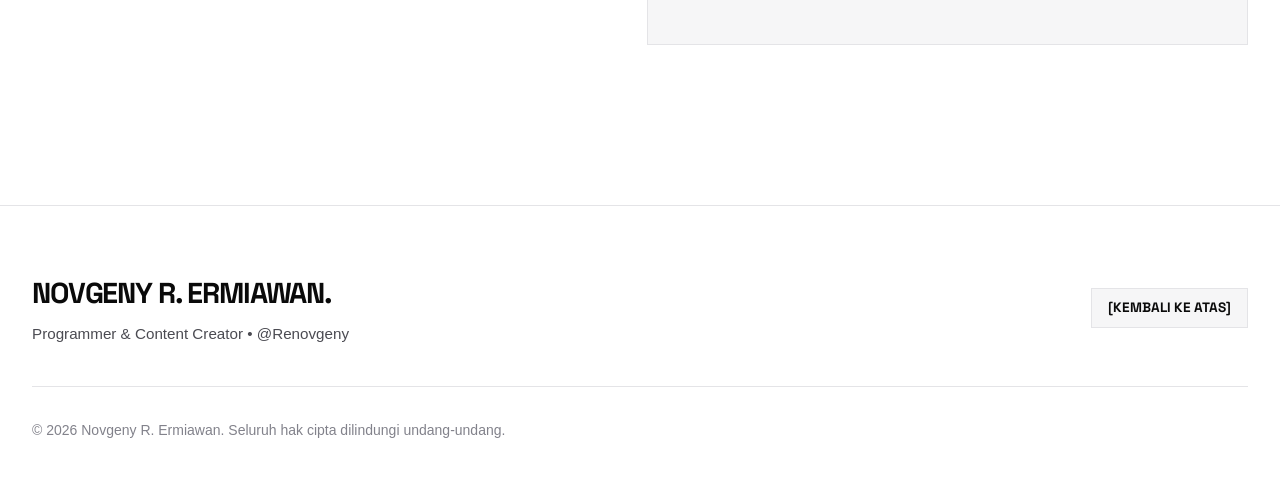
==== commit db45a4ff: "turunkan harga rate card" ====
--- a/rate-card/index.html
+++ b/rate-card/index.html
@@ -333,7 +333,7 @@
           </p>
           <div class="pricing-price-box">
             <div class="pricing-price-label">Mulai Dari</div>
-            <div class="pricing-price">Rp 750.000</div>
+            <div class="pricing-price">Rp 600.000</div>
             <div class="pricing-price-note">Per 1 video produksi (60 &mdash; 90 detik)</div>
           </div>
           <ul class="pricing-features-list">
@@ -375,7 +375,7 @@
           </p>
           <div class="pricing-price-box">
             <div class="pricing-price-label">Mulai Dari</div>
-            <div class="pricing-price">Rp 350.000</div>
+            <div class="pricing-price">Rp 250.000</div>
             <div class="pricing-price-note">Per sesi kampanye (2 &mdash; 3 frame)</div>
           </div>
           <ul class="pricing-features-list">
@@ -413,7 +413,7 @@
           </p>
           <div class="pricing-price-box">
             <div class="pricing-price-label">Mulai Dari</div>
-            <div class="pricing-price">Rp 1.500.000</div>
+            <div class="pricing-price">Rp 1.200.000</div>
             <div class="pricing-price-note">Per 1 video integrasi / ulasan terdedikasi</div>
           </div>
           <ul class="pricing-features-list">
@@ -451,7 +451,7 @@
           </p>
           <div class="pricing-price-box">
             <div class="pricing-price-label">Mulai Dari</div>
-            <div class="pricing-price">Rp 400.000</div>
+            <div class="pricing-price">Rp 300.000</div>
             <div class="pricing-price-note">Per video (tanpa dipublikasikan di akun kreator)</div>
           </div>
           <ul class="pricing-features-list">
@@ -489,7 +489,7 @@
           </p>
           <div class="pricing-price-box">
             <div class="pricing-price-label">Mulai Dari</div>
-            <div class="pricing-price">Rp 500.000</div>
+            <div class="pricing-price">Rp 400.000</div>
             <div class="pricing-price-note">Per 1 konten terintegrasi</div>
           </div>
           <ul class="pricing-features-list">
@@ -581,12 +581,12 @@
         </div>
         <div class="bundle-pricing-box">
           <div class="pricing-price-label">Harga Paket Spesial</div>
-          <div class="bundle-price">Rp 1.250.000</div>
+          <div class="bundle-price">Rp 950.000</div>
           <div class="bundle-price-original">
-            Harga Normal: Rp 1.600.000
+            Harga Normal: Rp 1.250.000
           </div>
           <div class="bundle-savings-tag">
-            Hemat Rp 350.000 untuk paket lengkap
+            Hemat Rp 300.000 untuk paket lengkap
           </div>
           <a href="#booking" class="btn-hero-solid bundle-cta-btn" data-package="Ultimate Multi-Channel Launch">
             Ambil Paket Bundle Ini &rarr;
@@ -764,12 +764,12 @@
               <div class="form-group">
                 <label for="selectedPackage" class="form-label">Pilihan Paket Promosi</label>
                 <select id="selectedPackage" name="package" class="form-select">
-                  <option value="Short-Form Multi-Platform (Rp 750K)">Short-Form Multi-Platform (Reels, TikTok, Shorts) &mdash; Rp 750K</option>
-                  <option value="Instagram Story Blast (Rp 350K)">Instagram Story Blast (2-3 Frames + Link) &mdash; Rp 350K</option>
-                  <option value="YouTube Video Integration (Rp 1.5M)">YouTube Video Integration / Dedicated Review &mdash; Rp 1.5M</option>
-                  <option value="Jasa Commercial Editing (Rp 400K)">Jasa Commercial Video Editing Saja &mdash; Rp 400K</option>
-                  <option value="Organic Product Placement (Rp 500K)">Organic Product Placement &mdash; Rp 500K</option>
-                  <option value="Ultimate Multi-Channel Launch Bundle (Rp 1.25M)">Ultimate Launch Bundle (All-in-One) &mdash; Rp 1.25M</option>
+                  <option value="Short-Form Multi-Platform (Rp 600K)">Short-Form Multi-Platform (Reels, TikTok, Shorts) &mdash; Rp 600K</option>
+                  <option value="Instagram Story Blast (Rp 250K)">Instagram Story Blast (2-3 Frames + Link) &mdash; Rp 250K</option>
+                  <option value="YouTube Video Integration (Rp 1.2M)">YouTube Video Integration / Dedicated Review &mdash; Rp 1.2M</option>
+                  <option value="Jasa Commercial Editing (Rp 300K)">Jasa Commercial Video Editing Saja &mdash; Rp 300K</option>
+                  <option value="Organic Product Placement (Rp 400K)">Organic Product Placement &mdash; Rp 400K</option>
+                  <option value="Ultimate Multi-Channel Launch Bundle (Rp 950K)">Ultimate Launch Bundle (All-in-One) &mdash; Rp 950K</option>
                   <option value="Kampanye Kustom / Retainer Bulanan">Kampanye Kustom / Retainer Bulanan</option>
                 </select>
               </div>
